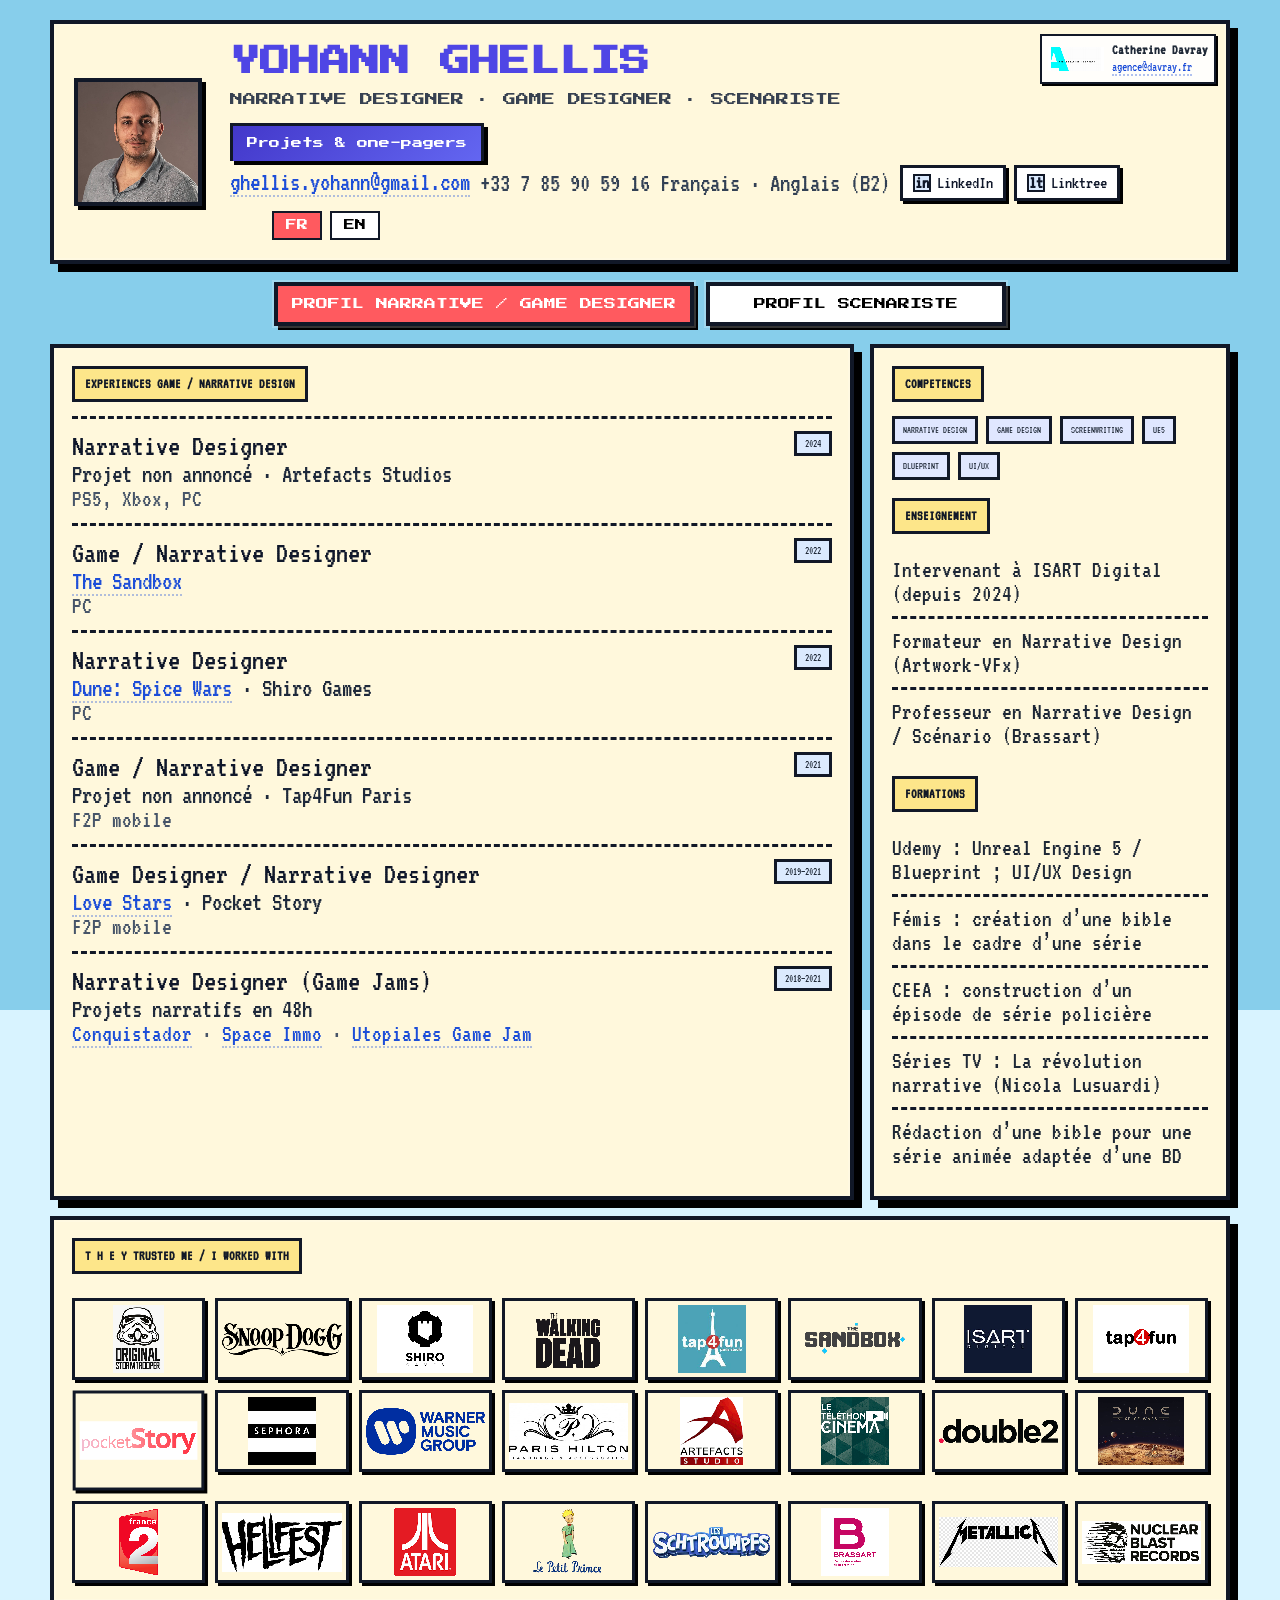
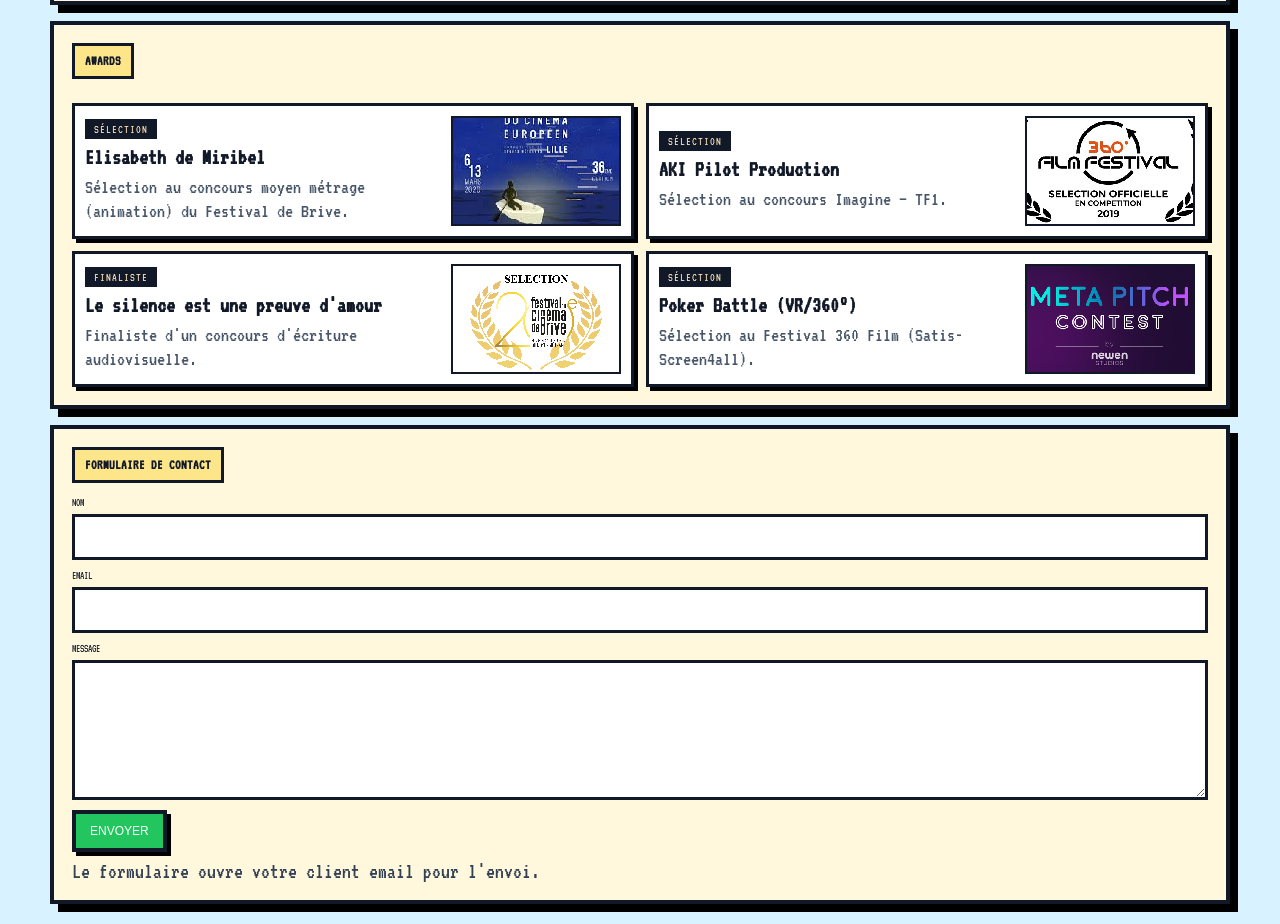
==== index.html @ ca39e512 "Accessibilité, SEO, galerie projets et one-pagers pitch Made-with: Cursor" ====
<!doctype html>
<html lang="fr">
<head>
  <meta charset="UTF-8" />
  <meta name="viewport" content="width=device-width, initial-scale=1.0" />
  <meta name="description" content="Yohann Ghellis — narrative designer, game designer et scénariste. Expériences jeu vidéo, téléfilm et courts-métrages. Portfolio bilingue FR/EN." />
  <meta name="theme-color" content="#87ceeb" />
  <meta property="og:type" content="website" />
  <meta property="og:title" content="Yohann Ghellis — Portfolio" />
  <meta property="og:description" content="Narrative designer, game designer et scénariste — jeux vidéo, fiction TV et courts formats." />
  <meta property="og:locale" content="fr_FR" />
  <meta name="twitter:card" content="summary_large_image" />
  <title>Yohann Ghellis — Portfolio (narrative &amp; game design)</title>
  <link rel="preconnect" href="https://fonts.googleapis.com">
  <link rel="preconnect" href="https://fonts.gstatic.com" crossorigin>
  <link href="https://fonts.googleapis.com/css2?family=Inter:wght@400;500;700&family=Playfair+Display:wght@600;700&family=Press+Start+2P&family=VT323&display=swap" rel="stylesheet">
  <style>
    :root{
      --bg:#87ceeb;--bg2:#d8f3ff;--card:#fff8dc;--ink:#1f2937;--muted:#475569;
      --primary:#ff5a5f;--secondary:#4f46e5;--line:#111827;--ok:#22c55e;
      --title-bg:#fde68a;--date-bg:#dbeafe;--pill-bg:#e0e7ff;
    }
    body.screen-mode{--bg:#07090f;--bg2:#10141f;--card:#f7f2e8;--ink:#18130d;--muted:#5a4c3c;--primary:#8b1538;--secondary:#d4af7a;--line:#c9a86a;--title-bg:#f4ead7;--date-bg:#121826;--pill-bg:#efe3cc}
    *{box-sizing:border-box;margin:0;padding:0}
    body{font-family:'VT323', monospace;color:var(--ink);background:linear-gradient(to bottom,var(--bg) 0 40%,var(--bg2) 40% 100%);min-height:100vh;padding:20px;image-rendering:pixelated;font-size:28px;transition:background 1.1s ease,color .8s ease,font-family 1.1s ease}
    body.screen-mode{font-family:Calibri,"Segoe UI",Arial,sans-serif;letter-spacing:.01em;image-rendering:auto}
    .wrap{max-width:1180px;margin:0 auto}
    .pixel-card{background:var(--card);border:4px solid var(--line);box-shadow:8px 8px 0 #000,0 0 0 2px rgba(255,255,255,.15) inset;transition:background .9s ease,border-color .8s ease,box-shadow .9s ease,border-radius .9s ease}
    body.screen-mode .pixel-card{border:1px solid var(--line);border-radius:10px;box-shadow:0 10px 24px rgba(0,0,0,.18),0 0 0 1px rgba(184,138,68,.25) inset}

    .hero{padding:20px;position:relative}
    .hero-grid{display:grid;grid-template-columns:140px 1fr;gap:16px;align-items:center}
    .photo{width:128px;height:128px;object-fit:cover;border:4px solid var(--line);box-shadow:4px 4px 0 #000;background:#fff}

    .agent-mini{position:absolute;top:10px;right:10px;display:flex;flex-direction:column;gap:8px;background:rgba(255,255,255,.9);border:2px solid var(--line);padding:6px;font-size:14px;box-shadow:2px 2px 0 #000;max-width:320px}
    .agent-row{display:flex;align-items:center;gap:8px}
    .agent-mini img{width:56px;height:24px;object-fit:contain;background:#fff}
    .agent-mini .agent-text{line-height:1.2}
    .agent-mini a{font-size:13px;color:#1d4ed8;text-decoration:none}
    .lang-switch{display:flex;gap:8px;flex-wrap:wrap;align-items:center}
    .lang-btn{font-family:'Press Start 2P',cursive;font-size:11px;padding:7px 12px;border:2px solid var(--line);background:#fff;cursor:pointer;min-width:auto;line-height:1}
    .lang-btn.active{background:var(--primary);color:#fff}
    body.screen-mode .agent-mini{border:1px solid var(--line);box-shadow:0 4px 10px rgba(0,0,0,.18);border-radius:6px;background:rgba(248,243,236,.96)}
    body.screen-mode .lang-btn{font-family:Calibri,"Segoe UI",Arial,sans-serif;font-size:13px;font-weight:700;border:1px solid var(--line)}

    h1{font-family:'Press Start 2P',cursive;font-size:30px;line-height:1.25;color:var(--secondary);margin-bottom:8px;transition:color .8s ease,font-family .9s ease}
    .subtitle{font-family:'Press Start 2P',cursive;font-size:13px;line-height:1.5;color:#374151;margin-bottom:10px}
    body.screen-mode{letter-spacing:.01em}
    body.screen-mode .main, body.screen-mode .side, body.screen-mode .contact-panel, body.screen-mode .awards-section, body.screen-mode .trusted-section{font-family:'Inter',"Segoe UI",Arial,sans-serif}
    body.screen-mode h1, body.screen-mode .subtitle, body.screen-mode h2, body.screen-mode .award-title{font-family:'Playfair Display',Georgia,serif}
    .contact{color:#334155;display:flex;gap:10px;flex-wrap:wrap;align-items:center;font-size:26px}
    .social-links{display:flex;gap:8px;align-items:center;flex-wrap:wrap}
    .social-link{display:inline-flex;align-items:center;gap:6px;padding:6px 10px;border:3px solid var(--line);background:#fff;color:#0f172a;text-decoration:none;box-shadow:3px 3px 0 #000;font-size:18px;line-height:1;transition:transform .15s ease,background .2s ease}
    .social-link:hover{transform:translateY(-1px);background:#eff6ff}
    .social-icon{width:18px;height:18px;display:inline-flex;align-items:center;justify-content:center;font-weight:700;border:2px solid var(--line);background:#dbeafe}
    body.screen-mode .social-link{border:1px solid var(--line);box-shadow:0 4px 10px rgba(0,0,0,.14);border-radius:6px}
    body.screen-mode .social-icon{border:1px solid var(--line);border-radius:4px}

    .tabs{margin:18px 0;display:flex;gap:12px;flex-wrap:wrap;justify-content:center;align-items:center}
    .tab{font-family:'Press Start 2P',cursive;font-size:12px;padding:12px 14px;border:4px solid var(--line);background:#fff;cursor:pointer;box-shadow:4px 4px 0 #000;animation:neonPulse 2.8s ease-in-out infinite;transition:transform .25s ease,background .35s ease,color .35s ease;min-width:300px;text-align:center;position:relative}
    .tab:hover{transform:translateY(-2px)} .tab.active{background:var(--primary);color:#fff;animation-duration:2.4s}
    .tab::after{content:"";position:absolute;inset:-6px;border:2px solid rgba(255,255,255,.45);pointer-events:none;opacity:.45}
    @keyframes neonPulse{0%,100%{box-shadow:4px 4px 0 #000,0 0 8px rgba(79,70,229,.45),0 0 16px rgba(79,70,229,.3)}50%{box-shadow:4px 4px 0 #000,0 0 14px rgba(255,90,95,.85),0 0 30px rgba(255,90,95,.65),0 0 46px rgba(255,90,95,.35)}}
    body.screen-mode .tab{font-weight:700;border:1px solid var(--line);box-shadow:0 8px 18px rgba(0,0,0,.16),0 0 0 1px rgba(184,138,68,.2) inset;animation:cinemaPulse 3.2s ease-in-out infinite}
    @keyframes cinemaPulse{0%,100%{box-shadow:0 8px 18px rgba(0,0,0,.16),0 0 10px rgba(184,138,68,.25)}50%{box-shadow:0 10px 24px rgba(0,0,0,.22),0 0 22px rgba(184,138,68,.5)}}

    .layout{display:grid;grid-template-columns:1fr 360px;gap:16px}.main,.side{padding:18px}
    h2{font-size:14px;margin-bottom:14px;color:#111827;background:var(--title-bg);border:3px solid var(--line);padding:8px 10px;display:inline-block}
    body.screen-mode h2{border:1px solid var(--line);border-radius:6px;font-size:16px;font-weight:700;box-shadow:0 3px 12px rgba(0,0,0,.08)}
    .item{border-top:3px dashed #111827;padding:12px 0}.item:first-child{border-top:none;padding-top:0}
    body.screen-mode .item{border-top:1px solid rgba(201,168,106,.35)}
    body.screen-mode .hero{background:linear-gradient(180deg,rgba(9,12,20,.94),rgba(19,25,39,.88));border:1px solid rgba(212,175,122,.6)}
    body.screen-mode .photo{border:1px solid rgba(212,175,122,.7);box-shadow:0 0 0 2px rgba(212,175,122,.2)}
    body.screen-mode .subtitle{color:#e7d7bd;text-transform:uppercase;letter-spacing:.08em}
    body.screen-mode .contact{color:#dcc8a8}
    body.screen-mode .role{color:#1f1a15}
    body.screen-mode .org{color:#3a2c1b}
    body.screen-mode .desc{color:#5f4d36}
    body.screen-mode .date{background:linear-gradient(180deg,#141b2a,#0d111b);color:#e8d3ac;border:1px solid rgba(212,175,122,.7);font-weight:700}
    body.screen-mode .main, body.screen-mode .side, body.screen-mode .trusted-section, body.screen-mode .awards-section, body.screen-mode .contact-panel{background:linear-gradient(180deg,#fbf6ed,#f5ebdb)}
    .item-head{display:flex;justify-content:space-between;gap:10px;align-items:flex-start}
    .role{font-size:30px;color:#0f172a}.date{font-size:11px;background:var(--date-bg);border:3px solid var(--line);padding:4px 8px}.org{font-size:26px;color:#1e293b}.desc{font-size:24px;color:var(--muted)}
    .section + .section{margin-top:18px}.profile-section{animation:fadeIn .7s ease}@keyframes fadeIn{from{opacity:0;transform:translateY(10px)}to{opacity:1;transform:none}}
    .pill-list{display:flex;gap:8px;flex-wrap:wrap}.pill{font-size:10px;border:3px solid var(--line);background:var(--pill-bg);padding:6px 8px}
    .list{list-style:none}.list li{border-top:3px dashed #111827;padding:10px 0;font-size:24px}.list li:first-child{border-top:none}
    a{color:#1d4ed8;text-decoration:none;border-bottom:2px dotted rgba(29,78,216,.35)} a:hover{color:#1e40af}

    .trusted-section,.contact-panel,.awards-section{margin-top:16px;padding:18px}
    .trusted-grid{display:grid;grid-template-columns:repeat(auto-fit,minmax(120px,1fr));gap:10px;margin-top:10px}
    .awards-grid{display:grid;grid-template-columns:repeat(2,minmax(0,1fr));gap:12px;margin-top:10px}
    .award-card{background:#fff;border:3px solid var(--line);box-shadow:4px 4px 0 #000;padding:10px;display:flex;flex-direction:row-reverse;align-items:center;gap:12px}
    .award-card img{width:170px;height:110px;object-fit:cover;border:2px solid var(--line);background:#fff;flex:0 0 auto}
    .award-copy{display:flex;flex-direction:column;gap:6px;min-width:0;flex:1}
    .award-label{display:inline-block;font-size:12px;letter-spacing:.08em;text-transform:uppercase;padding:3px 8px;border:1px solid var(--line);background:#111827;color:#e8d3ac;width:fit-content}
    .award-title{font-size:22px;line-height:1.1;color:#111827}
    .award-text{font-size:20px;line-height:1.2;color:var(--muted)}
    body.screen-mode .award-card{border:1px solid var(--line);box-shadow:0 6px 14px rgba(0,0,0,.15);border-radius:8px}
    body.screen-mode .award-card img{border:1px solid var(--line);border-radius:6px}
    .trusted-grid img{width:100%;height:82px;object-fit:contain;background:transparent;border:3px solid var(--line);box-shadow:3px 3px 0 #000;padding:4px}
    .trusted-grid img.featured-logo{height:101px;transform:scale(0.99);transform-origin:center;z-index:2;position:relative}
    .field{display:flex;flex-direction:column;gap:6px;margin-bottom:10px} label{font-size:11px}
    input,textarea{font:inherit;font-size:24px;padding:8px;border:3px solid var(--line);background:#fff} textarea{min-height:140px}
    button[type='submit']{font-size:12px;border:4px solid var(--line);background:var(--ok);color:#fff;padding:10px 14px;box-shadow:4px 4px 0 #000;cursor:pointer}
    .footer-note{font-size:22px;color:#334155;margin-top:8px}

    @media (max-width:980px){.layout{grid-template-columns:1fr}.hero-grid{grid-template-columns:100px 1fr}.photo{width:92px;height:92px}h1{font-size:22px}}
    @media (max-width:700px){body{font-size:24px}.hero-grid{grid-template-columns:1fr;justify-items:center;text-align:center;margin-top:74px}.agent-mini{left:10px;right:10px;max-width:none}.item-head{flex-direction:column}.tabs{flex-direction:column}.tab{width:100%;min-width:0}.awards-grid{grid-template-columns:1fr}.award-card{flex-direction:column}.award-card img{width:100%;height:150px}}
    .skip-link{position:absolute;left:-9999px;top:auto;width:1px;height:1px;overflow:hidden}.skip-link:focus{position:fixed;left:12px;top:12px;width:auto;height:auto;padding:10px 14px;z-index:9999;background:var(--card);border:3px solid var(--line);box-shadow:4px 4px 0 #000;font:inherit}
    :focus-visible{outline:3px solid var(--secondary);outline-offset:2px}
    .tab:focus-visible,.lang-btn:focus-visible,.social-link:focus-visible,button[type='submit']:focus-visible{outline-offset:4px}
    @media (prefers-reduced-motion:reduce){*,*::before,*::after{animation-duration:.01ms!important;animation-iteration-count:1!important;transition-duration:.01ms!important}body{transition:none!important}}
    .hub-link-wrap{margin-top:14px;margin-bottom:4px}
    .hub-link{display:inline-flex;align-items:center;gap:8px;padding:10px 14px;border:3px solid var(--line);background:linear-gradient(135deg,#4338ca,#6366f1);color:#fff!important;text-decoration:none;box-shadow:4px 4px 0 #000;font-size:11px;font-family:'Press Start 2P',cursive;line-height:1.4;border-bottom:none!important;max-width:100%}
    .hub-link:hover{filter:brightness(1.07);color:#fff!important}
    body.screen-mode .hub-link{font-family:'Inter',sans-serif;font-weight:700;font-size:14px;border-radius:8px;border-width:1px;box-shadow:0 8px 20px rgba(0,0,0,.22)}
  </style>
</head>
<body>
  <a class="skip-link" href="#game" data-i18n="skip">Aller au contenu</a>
  <div class="wrap">
    <header class="pixel-card hero">
      <div class="agent-mini">
        <div class="agent-row">
          <img src="assets/agent_davray.png" alt="Agence Catherine Davray">
          <div class="agent-text"><strong data-i18n="agent_name">Catherine Davray</strong><br><a href="mailto:agence@davray.fr">agence@davray.fr</a></div>
        </div>
      </div>
      <div class="hero-grid">
        <img class="photo" src="assets/cv_img_14.jpeg" alt="Photo de Yohann Ghellis" width="128" height="128" decoding="async">
        <div>
          <h1 id="main-title">YOHANN GHELLIS</h1>
          <p class="subtitle" id="main-subtitle">NARRATIVE DESIGNER · GAME DESIGNER · SCENARISTE</p>
          <p class="hub-link-wrap"><a class="hub-link" href="projets.html" data-i18n="nav_projets">Projets &amp; one-pagers</a></p>
          <div class="contact">
            <a href="mailto:ghellis.yohann@gmail.com">ghellis.yohann@gmail.com</a>
            <span>+33 7 85 90 59 16</span>
            <span id="lang-line">Français · Anglais (B2)</span>
            <div class="social-links" aria-label="Réseaux sociaux">
              <a class="social-link" href="https://www.linkedin.com/in/yohann-gh-491b72199/" target="_blank" rel="noopener noreferrer" aria-label="LinkedIn">
                <span class="social-icon">in</span>
                <span>LinkedIn</span>
              </a>
              <a class="social-link" href="https://linktr.ee/yohannghe" target="_blank" rel="noopener noreferrer" aria-label="Linktree">
                <span class="social-icon">lt</span>
                <span>Linktree</span>
              </a>
            </div>
            <div class="lang-switch" style="margin-left:42px;">
              <button class="lang-btn active" data-lang="fr">FR</button>
              <button class="lang-btn" data-lang="en">EN</button>
            </div>
          </div>
        </div>
      </div>
    </header>

    <div class="tabs" role="tablist" aria-label="Choisir le profil" id="profile-tabs">
      <button type="button" role="tab" id="tab-game" class="tab active" aria-selected="true" aria-controls="game" data-target="game" data-i18n="tab_game">PROFIL NARRATIVE / GAME DESIGNER</button>
      <button type="button" role="tab" id="tab-screen" class="tab" aria-selected="false" aria-controls="screen" data-target="screen" data-i18n="tab_screen">PROFIL SCENARISTE</button>
    </div>

    <div class="layout">
      <main class="pixel-card main">
        <section id="game" class="section profile-section" role="tabpanel" aria-labelledby="tab-game">
          <h2 data-i18n="game_title">EXPERIENCES GAME / NARRATIVE DESIGN</h2>
          <article class="item"><div class="item-head"><div class="role" data-i18n="g1">Narrative Designer</div><div class="date">2024</div></div><div class="org" data-i18n="g1o">Projet non annoncé · Artefacts Studios</div><div class="desc">PS5, Xbox, PC</div></article>
          <article class="item"><div class="item-head"><div class="role" data-i18n="g2">Game / Narrative Designer</div><div class="date">2022</div></div><div class="org"><a href="https://www.sandbox.game/en/" target="_blank" rel="noopener">The Sandbox</a></div><div class="desc">PC</div></article>
          <article class="item"><div class="item-head"><div class="role" data-i18n="g3">Narrative Designer</div><div class="date">2022</div></div><div class="org"><a href="https://store.steampowered.com/app/1605220/Dune_Spice_Wars/?l=french" target="_blank" rel="noopener">Dune: Spice Wars</a> · Shiro Games</div><div class="desc">PC</div></article>
          <article class="item"><div class="item-head"><div class="role" data-i18n="g4">Game / Narrative Designer</div><div class="date">2021</div></div><div class="org" data-i18n="g4o">Projet non annoncé · Tap4Fun Paris</div><div class="desc" data-i18n="f2p">F2P mobile</div></article>
          <article class="item"><div class="item-head"><div class="role" data-i18n="g5">Game Designer / Narrative Designer</div><div class="date">2019–2021</div></div><div class="org"><a href="https://apps.apple.com/us/app/love-star-choices-story/id1533578468" target="_blank" rel="noopener">Love Stars</a> · Pocket Story</div><div class="desc" data-i18n="f2p">F2P mobile</div></article>
          <article class="item"><div class="item-head"><div class="role" data-i18n="g6">Narrative Designer (Game Jams)</div><div class="date">2018–2021</div></div><div class="org" data-i18n="g6o">Projets narratifs en 48h</div><div class="desc"><a href="https://v3.globalgamejam.org/2021/games/conquistador-0" target="_blank" rel="noopener">Conquistador</a> · <a href="https://globalgamejam.org/2019/games/spaceimmo" target="_blank" rel="noopener">Space Immo</a> · <a href="https://www.utopialesgamejam.com/ugj-2017/" target="_blank" rel="noopener">Utopiales Game Jam</a></div></article>
        </section>

        <section id="screen" class="section profile-section" role="tabpanel" aria-labelledby="tab-screen" hidden>
          <h2 data-i18n="screen_title">EXPERIENCES SCENARISTE</h2>
          <article class="item"><div class="item-head"><div class="role" data-i18n="s1">Téléfilm - Meurtres à… | Eva Production</div><div class="date">2024</div></div></article>
          <article class="item"><div class="item-head"><div class="role" data-i18n="s2">AKI Pilot Production – Shortcom | GS Stories Production</div><div class="date">2023</div></div><div class="desc" data-i18n="s2d">Selected for the Imagine competition – TF1 · <a href="https://www.tf1.fr/tf1/concours-imagine/videos/a-k-i-52592637.html" target="_blank" rel="noopener">Voir le film</a></div></article>
          <article class="item"><div class="item-head"><div class="role" data-i18n="s3">Elisabeth, the first resistance fighter was a woman</div><div class="date">2022</div></div><div class="desc" data-i18n="s3d">Selection for the medium-length film competition (animation) at the Brive Film Festival.</div></article>
          <article class="item"><div class="item-head"><div class="role" data-i18n="s4">AKI - Shortcom | Newen productions</div><div class="date">2022</div></div><div class="desc" data-i18n="s4d">Selection for the Meta Pitch contest project.</div></article>
          <article class="item"><div class="item-head"><div class="role" data-i18n="s5">Treiz'exagéré | Short film | interpretation.</div><div class="date">2022</div></div></article>
          <article class="item"><div class="item-head"><div class="role" data-i18n="s6">Mirror My Beautiful Mirror | Short Film</div><div class="date">2022</div></div><div class="desc" data-i18n="s6d">Finalist of TF1's Imagine competition · <a href="https://www.tf1.fr/tf1/concours-imagine/videos/miroir-mon-beau-miroir-03840185.html" target="_blank" rel="noopener">Voir le film</a></div></article>
          <article class="item"><div class="item-head"><div class="role" data-i18n="s7">The Samurai Willow | Animated Feature Film</div><div class="date">2022</div></div><div class="desc" data-i18n="s7d">In writing with the director Philippe Duchêne</div></article>
          <article class="item"><div class="item-head"><div class="role" data-i18n="s8">Crime Suits Him So Well | Pre-production Command</div><div class="date">2021</div></div></article>
          <article class="item"><div class="item-head"><div class="role" data-i18n="s9">Poker Battle | VR/360° Short film</div><div class="date">2019</div></div><div class="desc" data-i18n="s9d">Selection in the VR/360° competition of the Film Festivale from Satis-Screen4all · <a href="https://www.satis-expo.com/fr/evenements/360-film-festival.html" target="_blank" rel="noopener">Festival 360</a><br>Short film to raise awareness among caregivers of Alzheimer's patients | Prod8.</div></article>
          <article class="item"><div class="item-head"><div class="role" data-i18n="s10">Short film Tomorrow at Dawn | Prod8</div><div class="date">2018</div></div><div class="desc" data-i18n="s10d">Broadcast on France 2. Winner of the Telethon du cinéma competition, Best Film Award · <a href="https://www.prod8.fr/portfolio-item/demain-des-laube/" target="_blank" rel="noopener">Voir le film</a></div></article>
        </section>
      </main>

      <aside class="pixel-card side">
        <section class="section"><h2 data-i18n="skills">COMPETENCES</h2><div class="pill-list"><span class="pill" data-i18n="p1">NARRATIVE DESIGN</span><span class="pill" data-i18n="p2">GAME DESIGN</span><span class="pill" data-i18n="p3">SCREENWRITING</span><span class="pill">UE5</span><span class="pill">BLUEPRINT</span><span class="pill">UI/UX</span></div></section>
        <section class="section"><h2 data-i18n="teach">ENSEIGNEMENT</h2><ul class="list"><li data-i18n="t1">Intervenant à ISART Digital (depuis 2024)</li><li data-i18n="t2">Formateur en Narrative Design (Artwork-VFx)</li><li data-i18n="t3">Professeur en Narrative Design / Scénario (Brassart)</li></ul></section>
        <section class="section"><h2 data-i18n="training">FORMATIONS</h2><ul class="list"><li data-i18n="tr1">Udemy : Unreal Engine 5 / Blueprint ; UI/UX Design</li><li data-i18n="tr2">Fémis : création d’une bible dans le cadre d’une série</li><li data-i18n="tr3">CEEA : construction d’un épisode de série policière</li><li data-i18n="tr4">Séries TV : La révolution narrative (Nicola Lusuardi)</li><li data-i18n="tr5">Rédaction d’une bible pour une série animée adaptée d’une BD</li></ul></section>
      </aside>
    </div>

    <section class="pixel-card trusted-section" id="trusted"><h2 data-i18n="trusted">T H E Y TRUSTED ME / I WORKED WITH</h2><div class="trusted-grid"><img loading="lazy" decoding="async" src="assets/trusted_raw/logo_01.png" alt="Logo 1"><img loading="lazy" decoding="async" src="assets/trusted_raw/logo_02.png" alt="Logo 2"><img loading="lazy" decoding="async" src="assets/trusted_raw/logo_03.png" alt="Logo 3"><img loading="lazy" decoding="async" src="assets/trusted_raw/logo_04.png" alt="Logo 4"><img loading="lazy" decoding="async" src="assets/trusted_raw/logo_05.jpg" alt="Logo 5"><img loading="lazy" decoding="async" src="assets/trusted_raw/logo_06.png" alt="Logo 6"><img loading="lazy" decoding="async" src="assets/trusted_raw/logo_07.jpg" alt="Logo 7"><img loading="lazy" decoding="async" src="assets/trusted_raw/logo_08.png" alt="Logo 8"><img loading="lazy" decoding="async" src="assets/trusted_raw/logo_09.png" alt="Logo 9" class="featured-logo"><img loading="lazy" decoding="async" src="assets/trusted_raw/logo_10.png" alt="Logo 10"><img loading="lazy" decoding="async" src="assets/trusted_raw/logo_11.png" alt="Logo 11"><img loading="lazy" decoding="async" src="assets/trusted_raw/logo_12.jpg" alt="Logo 12"><img loading="lazy" decoding="async" src="assets/trusted_raw/logo_13.png" alt="Logo 13"><img loading="lazy" decoding="async" src="assets/trusted_raw/logo_14.png" alt="Logo 14"><img loading="lazy" decoding="async" src="assets/trusted_raw/logo_15.png" alt="Logo 15"><img loading="lazy" decoding="async" src="assets/trusted_raw/logo_16.jpg" alt="Logo 16"><img loading="lazy" decoding="async" src="assets/trusted_raw/logo_17.png" alt="Logo 17"><img loading="lazy" decoding="async" src="assets/trusted_raw/logo_18.png" alt="Logo 18"><img loading="lazy" decoding="async" src="assets/trusted_raw/logo_19.png" alt="Logo 19"><img loading="lazy" decoding="async" src="assets/trusted_raw/logo_20.png" alt="Logo 20"><img loading="lazy" decoding="async" src="assets/trusted_raw/logo_21.png" alt="Logo 21"><img loading="lazy" decoding="async" src="assets/trusted_raw/logo_22.png" alt="Logo 22"><img loading="lazy" decoding="async" src="assets/trusted_raw/logo_23.png" alt="Logo 23"><img loading="lazy" decoding="async" src="assets/trusted_raw/logo_24.png" alt="Logo 24"></div></section>

    <section class="pixel-card awards-section" id="awards">
      <h2 data-i18n="awards">AWARDS</h2>
      <div class="awards-grid">
        <article class="award-card">
          <img loading="lazy" decoding="async" src="assets/awards/award_1.jpg" alt="Elisabeth de Miribel award card">
          <div class="award-copy">
            <span class="award-label" data-i18n="a1_label">Sélection</span>
            <h3 class="award-title" data-i18n="a1_title">Elisabeth de Miribel</h3>
            <p class="award-text" data-i18n="a1_text">Sélection au concours moyen métrage (animation) du Festival de Brive.</p>
          </div>
        </article>
        <article class="award-card">
          <img loading="lazy" decoding="async" src="assets/awards/award_2.jpg" alt="AKI award card">
          <div class="award-copy">
            <span class="award-label" data-i18n="a2_label">Sélection</span>
            <h3 class="award-title" data-i18n="a2_title">AKI Pilot Production</h3>
            <p class="award-text" data-i18n="a2_text">Sélection au concours Imagine – TF1.</p>
          </div>
        </article>
        <article class="award-card">
          <img loading="lazy" decoding="async" src="assets/awards/award_3.png" alt="Le silence est une preuve d'amour award card">
          <div class="award-copy">
            <span class="award-label" data-i18n="a3_label">Finaliste</span>
            <h3 class="award-title" data-i18n="a3_title">Le silence est une preuve d'amour</h3>
            <p class="award-text" data-i18n="a3_text">Finaliste d'un concours d'écriture audiovisuelle.</p>
          </div>
        </article>
        <article class="award-card">
          <img loading="lazy" decoding="async" src="assets/awards/award_4.png" alt="Poker Battle award card">
          <div class="award-copy">
            <span class="award-label" data-i18n="a4_label">Sélection</span>
            <h3 class="award-title" data-i18n="a4_title">Poker Battle (VR/360°)</h3>
            <p class="award-text" data-i18n="a4_text">Sélection au Festival 360 Film (Satis-Screen4all).</p>
          </div>
        </article>
      </div>
    </section>

    <section class="pixel-card contact-panel" id="contact">
      <h2 data-i18n="contact">FORMULAIRE DE CONTACT</h2>
      <form action="mailto:ghellis.yohann@gmail.com" method="post" enctype="text/plain">
        <div class="field"><label for="name" data-i18n="name">NOM</label><input id="name" name="Nom" type="text" required></div>
        <div class="field"><label for="email" data-i18n="email">EMAIL</label><input id="email" name="Email" type="email" required></div>
        <div class="field"><label for="message" data-i18n="msg">MESSAGE</label><textarea id="message" name="Message" required></textarea></div>
        <button type="submit" data-i18n="send">ENVOYER</button>
      </form>
      <p class="footer-note" data-i18n="contact_note">Le formulaire ouvre votre client email pour l'envoi.</p>
    </section>
  </div>

  <script>
    const tabs = document.querySelectorAll('.tab');
    const sections = document.querySelectorAll('.profile-section');
    const subtitle = document.getElementById('main-subtitle');
    const langBtns = document.querySelectorAll('.lang-btn');

    const i18n = {
      fr: {
        skip:'Aller au contenu', agent_name:'Catherine Davray', tabsLabel:'Choisir le profil',
        tab_game:'PROFIL NARRATIVE / GAME DESIGNER', tab_screen:'PROFIL SCENARISTE',
        game_title:'EXPERIENCES GAME / NARRATIVE DESIGN', screen_title:'EXPERIENCES SCENARISTE',
        g1:'Narrative Designer', g1o:'Projet non annoncé · Artefacts Studios', g2:'Game / Narrative Designer', g3:'Narrative Designer', g4:'Game / Narrative Designer', g4o:'Projet non annoncé · Tap4Fun Paris', g5:'Game Designer / Narrative Designer', g6:'Narrative Designer (Game Jams)', g6o:'Projets narratifs en 48h', f2p:'F2P mobile',
        s1:'Téléfilm - Meurtres à… | Eva Production', s2:'AKI Pilot Production – Shortcom | GS Stories Production', s2d:'Sélection au concours Imagine – TF1 · <a href="https://www.tf1.fr/tf1/concours-imagine/videos/a-k-i-52592637.html" target="_blank" rel="noopener">Voir le film</a>', s3:'Elisabeth, the first resistance fighter was a woman', s3d:'Sélection au concours de moyen métrage (animation) du Festival de Brive.', s4:'AKI - Shortcom | Newen productions', s4d:'Sélection pour le projet Meta Pitch.', s5:'Treiz\'exagéré | Court métrage · interprétation', s6:'Mirror My Beautiful Mirror | Short Film', s6d:'Finaliste du concours Imagine – TF1 · <a href="https://www.tf1.fr/tf1/concours-imagine/videos/miroir-mon-beau-miroir-03840185.html" target="_blank" rel="noopener">Voir le film</a>', s7:'The Samurai Willow | Animated Feature Film', s7d:'En écriture avec le réalisateur Philippe Duchêne', s8:'Crime Suits Him So Well | Pre-production Command', s9:'Poker Battle | VR/360° Short film', s9d:'Sélection au concours VR/360° du Film Festival Satis-Screen4all · <a href="https://www.satis-expo.com/fr/evenements/360-film-festival.html" target="_blank" rel="noopener">Festival 360</a><br>Court-métrage de sensibilisation pour les aidants de personnes atteintes d\'Alzheimer | Prod8.', s10:'Short film Tomorrow at Dawn | Prod8', s10d:'Diffusion sur France 2. Lauréat du Téléthon du cinéma, prix du meilleur film · <a href="https://www.prod8.fr/portfolio-item/demain-des-laube/" target="_blank" rel="noopener">Voir le film</a>',
        skills:'COMPETENCES', teach:'ENSEIGNEMENT', training:'FORMATIONS', p1:'NARRATIVE DESIGN', p2:'GAME DESIGN', p3:'SCREENWRITING', t1:'Intervenant à ISART Digital (depuis 2024)', t2:'Formateur en Narrative Design (Artwork-VFx)', t3:'Professeur en Narrative Design / Scénario (Brassart)',
        tr1:'Udemy : Unreal Engine 5 / Blueprint ; UI/UX Design', tr2:'Fémis : création d’une bible dans le cadre d’une série', tr3:'CEEA : construction d’un épisode de série policière', tr4:'Séries TV : La révolution narrative (Nicola Lusuardi)', tr5:'Rédaction d’une bible pour une série animée adaptée d’une BD',
        trusted:'T H E Y TRUSTED ME / I WORKED WITH', awards:'AWARDS',
        a1_label:'Sélection', a1_title:'Elisabeth de Miribel', a1_text:'Sélection au concours moyen métrage (animation) du Festival de Brive.',
        a2_label:'Sélection', a2_title:'AKI Pilot Production', a2_text:'Sélection au concours Imagine – TF1.',
        a3_label:'Finaliste', a3_title:'Le silence est une preuve d\'amour', a3_text:'Finaliste d\'un concours d\'écriture audiovisuelle.',
        a4_label:'Sélection', a4_title:'Poker Battle (VR/360°)', a4_text:'Sélection au Festival 360 Film (Satis-Screen4all).',
        contact:'FORMULAIRE DE CONTACT', name:'NOM', email:'EMAIL', msg:'MESSAGE', send:'ENVOYER', contact_note:'Le formulaire ouvre votre client email pour l\'envoi.',
        langLine:'Français · Anglais (B2)', scenHeader:'SCENARISTE', defaultHeader:'NARRATIVE DESIGNER · GAME DESIGNER · SCENARISTE',
        nav_projets:'Projets &amp; one-pagers'
      },
      en: {
        skip:'Skip to content', agent_name:'Catherine Davray', tabsLabel:'Choose profile',
        tab_game:'NARRATIVE / GAME DESIGNER PROFILE', tab_screen:'SCREENWRITER PROFILE',
        game_title:'GAME / NARRATIVE DESIGN EXPERIENCE', screen_title:'SCREENWRITER EXPERIENCE',
        g1:'Narrative Designer', g1o:'Unannounced project · Artefacts Studios', g2:'Game / Narrative Designer', g3:'Narrative Designer', g4:'Game / Narrative Designer', g4o:'Unannounced project · Tap4Fun Paris', g5:'Game Designer / Narrative Designer', g6:'Narrative Designer (Game Jams)', g6o:'48-hour narrative projects', f2p:'F2P mobile',
        s1:'TV Film - Meurtres à… | Eva Production', s2:'AKI Pilot Production – Shortcom | GS Stories Production', s2d:'Selected for the Imagine competition – TF1 · <a href="https://www.tf1.fr/tf1/concours-imagine/videos/a-k-i-52592637.html" target="_blank" rel="noopener">View project</a>', s3:'Elisabeth, the first resistance fighter was a woman', s3d:'Selection for the medium-length film competition (animation) at the Brive Film Festival.', s4:'AKI - Shortcom | Newen productions', s4d:'Selection for the Meta Pitch contest project.', s5:'Treiz\'exagéré | Short film | acting.', s6:'Mirror My Beautiful Mirror | Short Film', s6d:'Finalist of TF1\'s Imagine competition · <a href="https://www.tf1.fr/tf1/concours-imagine/videos/miroir-mon-beau-miroir-03840185.html" target="_blank" rel="noopener">View project</a>', s7:'The Samurai Willow | Animated Feature Film', s7d:'In writing with director Philippe Duchêne', s8:'Crime Suits Him So Well | Pre-production command', s9:'Poker Battle | VR/360° Short film', s9d:'Selected in the VR/360° competition of Satis-Screen4all Film Festival · <a href="https://www.satis-expo.com/fr/evenements/360-film-festival.html" target="_blank" rel="noopener">Festival 360</a><br>Awareness short film for Alzheimer\'s caregivers | Prod8.', s10:'Short film Tomorrow at Dawn | Prod8', s10d:'Broadcast on France 2. Winner of the Telethon du cinéma competition, Best Film Award · <a href="https://www.prod8.fr/portfolio-item/demain-des-laube/" target="_blank" rel="noopener">Project page</a>',
        skills:'SKILLS', teach:'TEACHING', training:'TRAINING', p1:'NARRATIVE DESIGN', p2:'GAME DESIGN', p3:'SCREENWRITING', t1:'Speaker at ISART Digital (since 2024)', t2:'Narrative Design Trainer (Artwork-VFx)', t3:'Narrative Design / Screenwriting Teacher (Brassart)',
        tr1:'Udemy: Unreal Engine 5 / Blueprint; UI/UX Design', tr2:'La Fémis: creating a bible as part of developing a series', tr3:'CEEA: structuring an episode of a detective series', tr4:'TV series: The Narrative Revolution (Nicola Lusuardi)', tr5:'Writing a bible for an animated TV series adapted from a comic',
        trusted:'T H E Y TRUSTED ME / I WORKED WITH', awards:'AWARDS',
        a1_label:'Selection', a1_title:'Elisabeth de Miribel', a1_text:'Selected for the medium-length (animation) competition at Brive Film Festival.',
        a2_label:'Selection', a2_title:'AKI Pilot Production', a2_text:'Selected for the Imagine competition – TF1.',
        a3_label:'Finalist', a3_title:'Le silence est une preuve d\'amour', a3_text:'Finalist in an audiovisual writing competition.',
        a4_label:'Selection', a4_title:'Poker Battle (VR/360°)', a4_text:'Selected for the 360 Film Festival (Satis-Screen4all).',
        contact:'CONTACT FORM', name:'NAME', email:'EMAIL', msg:'MESSAGE', send:'SEND', contact_note:'The form opens your email client to send the message.',
        langLine:'French · English (B2)', scenHeader:'SCREENWRITER', defaultHeader:'NARRATIVE DESIGNER · GAME DESIGNER · SCREENWRITER',
        nav_projets:'Projects &amp; one-pagers'
      }
    };

    let currentLang = 'fr';

    function applyLanguage(lang){
      currentLang = lang;
      document.querySelectorAll('[data-i18n]').forEach(el => {
        const key = el.dataset.i18n;
        if(i18n[lang][key] !== undefined){ el.innerHTML = i18n[lang][key]; }
      });
      document.getElementById('lang-line').textContent = i18n[lang].langLine;
      document.getElementById('profile-tabs').setAttribute('aria-label', i18n[lang].tabsLabel);
      const screenActive = document.body.classList.contains('screen-mode');
      subtitle.textContent = screenActive ? i18n[lang].scenHeader : i18n[lang].defaultHeader;
      if(screenActive){ subtitle.style.fontSize='30px'; subtitle.style.fontWeight='700'; subtitle.style.letterSpacing='.06em'; }
      langBtns.forEach(b => b.classList.toggle('active', b.dataset.lang === lang));
      document.documentElement.lang = lang === 'fr' ? 'fr' : 'en';
    }

    function activateProfileTab(btn){
      const target = btn.dataset.target;
      tabs.forEach(t => {
        t.classList.toggle('active', t === btn);
        t.setAttribute('aria-selected', t === btn ? 'true' : 'false');
      });
      sections.forEach(s => { s.hidden = s.id !== target; });
      if (target === 'screen') {
        document.body.classList.add('screen-mode');
        subtitle.textContent = i18n[currentLang].scenHeader;
        subtitle.style.fontSize='30px'; subtitle.style.fontWeight='700'; subtitle.style.letterSpacing='.06em';
      } else {
        document.body.classList.remove('screen-mode');
        subtitle.textContent = i18n[currentLang].defaultHeader;
        subtitle.style.fontSize=''; subtitle.style.fontWeight=''; subtitle.style.letterSpacing='';
      }
    }

    tabs.forEach(btn => {
      btn.addEventListener('click', () => activateProfileTab(btn));
    });

    document.getElementById('profile-tabs').addEventListener('keydown', (e) => {
      const list = Array.from(tabs);
      const i = list.indexOf(document.activeElement);
      if (i < 0) return;
      if (e.key === 'ArrowRight' || e.key === 'ArrowDown') {
        e.preventDefault();
        const next = list[(i + 1) % list.length];
        next.focus();
        activateProfileTab(next);
      } else if (e.key === 'ArrowLeft' || e.key === 'ArrowUp') {
        e.preventDefault();
        const prev = list[(i - 1 + list.length) % list.length];
        prev.focus();
        activateProfileTab(prev);
      }
    });

    langBtns.forEach(btn => btn.addEventListener('click', () => applyLanguage(btn.dataset.lang)));

    applyLanguage('fr');
  </script>
</body>
</html>
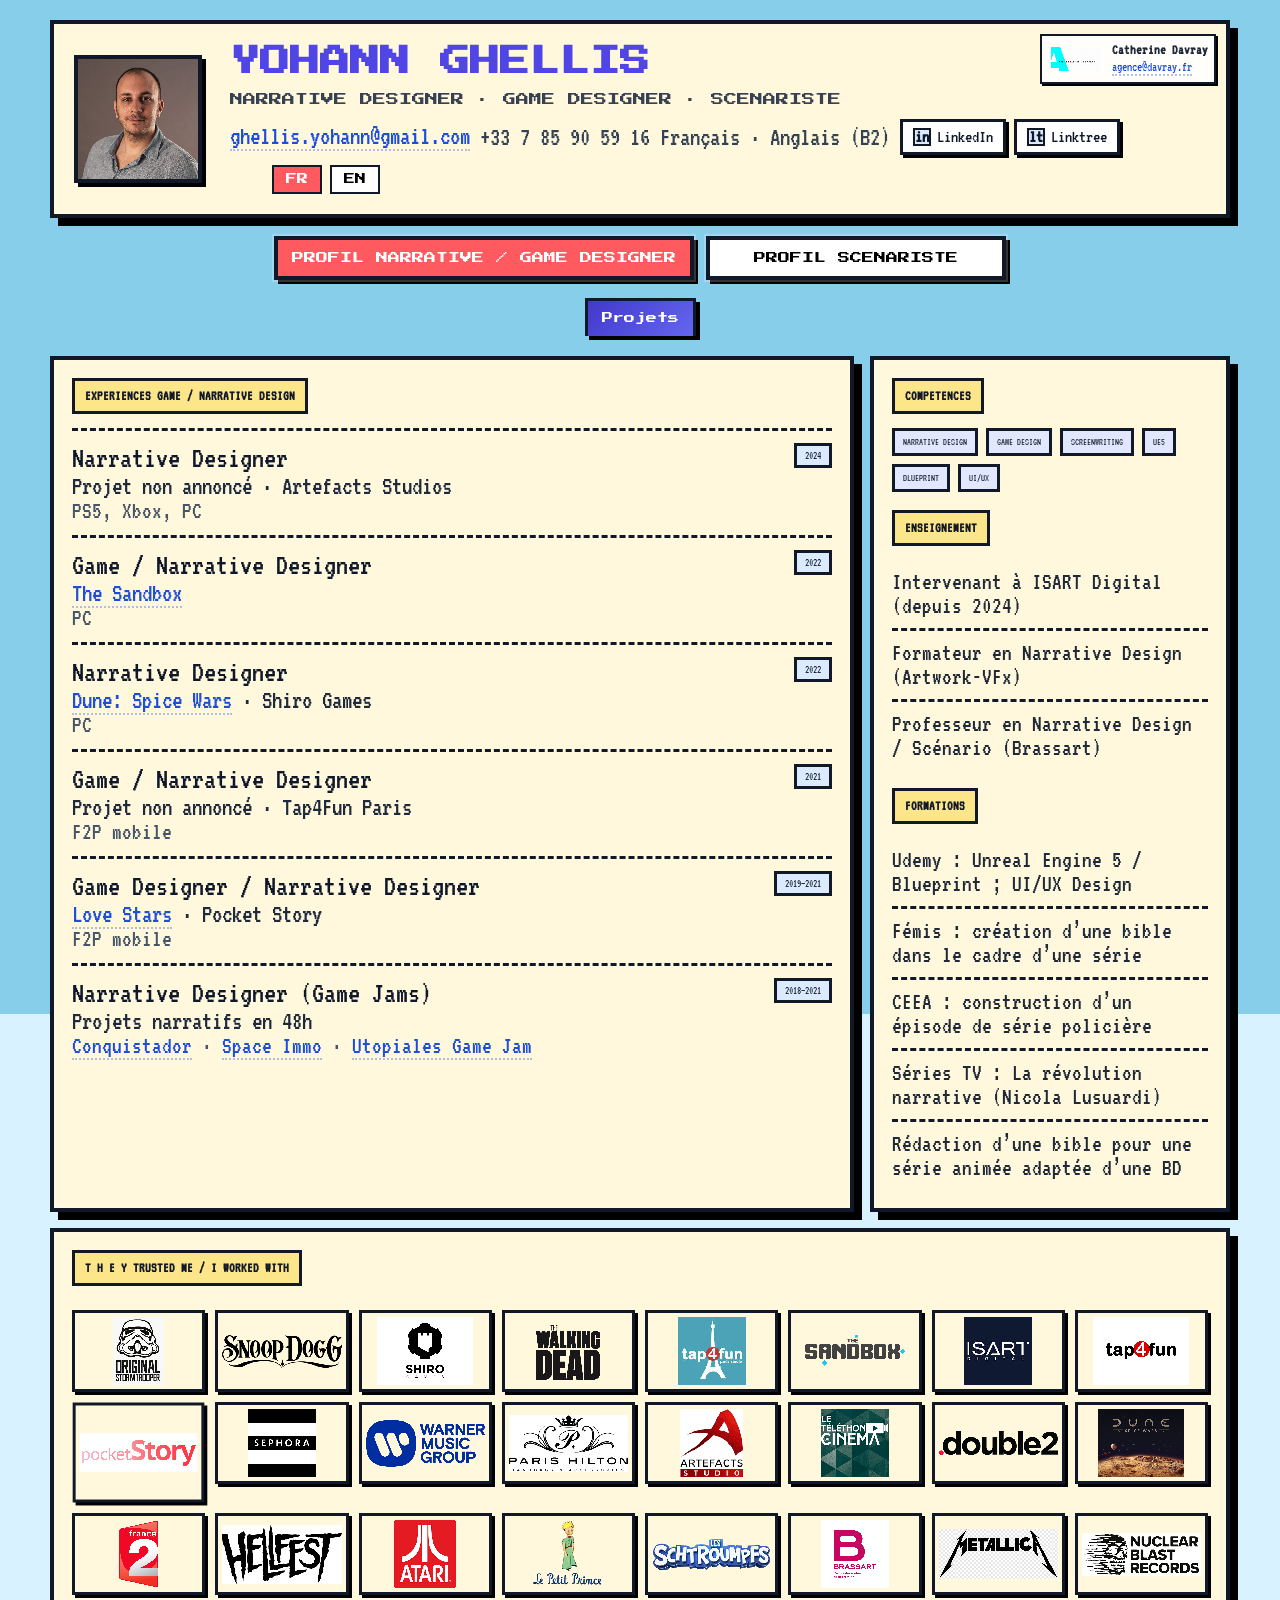
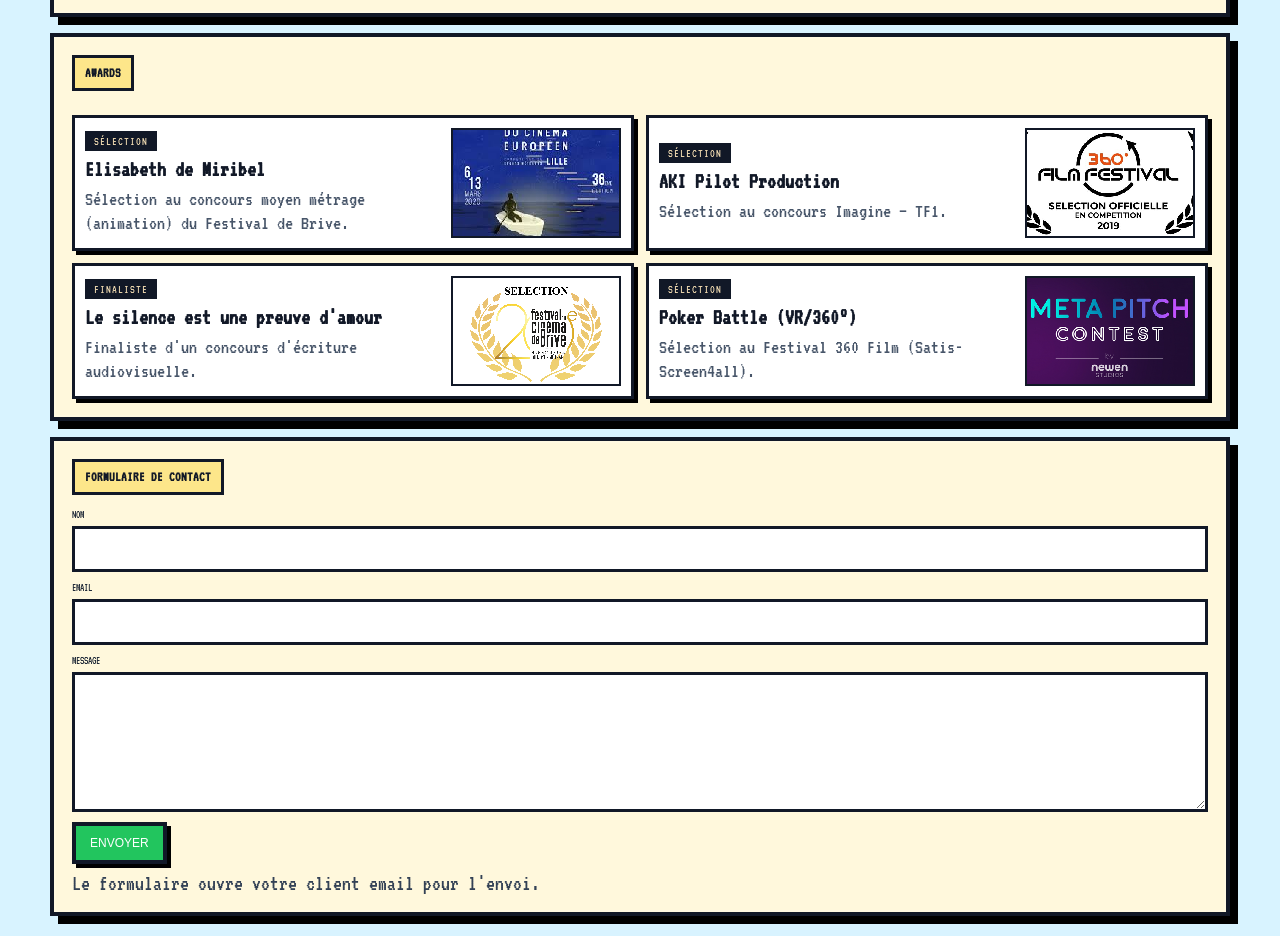
==== commit c8790726: "Portfolio: hub projets (cartes meta+logline), accès mot de passe, typo virgules, assets bibles Made-" ====
--- a/index.html
+++ b/index.html
@@ -3,14 +3,14 @@
 <head>
   <meta charset="UTF-8" />
   <meta name="viewport" content="width=device-width, initial-scale=1.0" />
-  <meta name="description" content="Yohann Ghellis — narrative designer, game designer et scénariste. Expériences jeu vidéo, téléfilm et courts-métrages. Portfolio bilingue FR/EN." />
+  <meta name="description" content="Yohann Ghellis, narrative designer, game designer et scénariste. Expériences jeu vidéo, téléfilm et courts-métrages. Portfolio bilingue FR/EN." />
   <meta name="theme-color" content="#87ceeb" />
   <meta property="og:type" content="website" />
-  <meta property="og:title" content="Yohann Ghellis — Portfolio" />
-  <meta property="og:description" content="Narrative designer, game designer et scénariste — jeux vidéo, fiction TV et courts formats." />
+  <meta property="og:title" content="Yohann Ghellis, Portfolio" />
+  <meta property="og:description" content="Narrative designer, game designer et scénariste, jeux vidéo, fiction TV et courts formats." />
   <meta property="og:locale" content="fr_FR" />
   <meta name="twitter:card" content="summary_large_image" />
-  <title>Yohann Ghellis — Portfolio (narrative &amp; game design)</title>
+  <title>Yohann Ghellis, Portfolio (narrative &amp; game design)</title>
   <link rel="preconnect" href="https://fonts.googleapis.com">
   <link rel="preconnect" href="https://fonts.gstatic.com" crossorigin>
   <link href="https://fonts.googleapis.com/css2?family=Inter:wght@400;500;700&family=Playfair+Display:wght@600;700&family=Press+Start+2P&family=VT323&display=swap" rel="stylesheet">
@@ -109,10 +109,11 @@
     :focus-visible{outline:3px solid var(--secondary);outline-offset:2px}
     .tab:focus-visible,.lang-btn:focus-visible,.social-link:focus-visible,button[type='submit']:focus-visible{outline-offset:4px}
     @media (prefers-reduced-motion:reduce){*,*::before,*::after{animation-duration:.01ms!important;animation-iteration-count:1!important;transition-duration:.01ms!important}body{transition:none!important}}
-    .hub-link-wrap{margin-top:14px;margin-bottom:4px}
+    .projets-link-row{display:flex;justify-content:center;margin:0 0 20px}
     .hub-link{display:inline-flex;align-items:center;gap:8px;padding:10px 14px;border:3px solid var(--line);background:linear-gradient(135deg,#4338ca,#6366f1);color:#fff!important;text-decoration:none;box-shadow:4px 4px 0 #000;font-size:11px;font-family:'Press Start 2P',cursive;line-height:1.4;border-bottom:none!important;max-width:100%}
     .hub-link:hover{filter:brightness(1.07);color:#fff!important}
-    body.screen-mode .hub-link{font-family:'Inter',sans-serif;font-weight:700;font-size:14px;border-radius:8px;border-width:1px;box-shadow:0 8px 20px rgba(0,0,0,.22)}
+    body.screen-mode .hub-link{font-family:'Inter',sans-serif;font-weight:700;font-size:14px;border-radius:8px;border:1px solid #7a5c10;background:linear-gradient(145deg,#c9a227 0%,#e8c547 45%,#f0d060 100%);color:#1f1608!important;text-shadow:0 1px 0 rgba(255,248,220,.45);box-shadow:0 6px 18px rgba(0,0,0,.28),inset 0 1px 0 rgba(255,255,255,.35)}
+    body.screen-mode .hub-link:hover{filter:brightness(1.06);color:#120d04!important;box-shadow:0 8px 22px rgba(0,0,0,.32),inset 0 1px 0 rgba(255,255,255,.45)}
   </style>
 </head>
 <body>
@@ -130,7 +131,6 @@
         <div>
           <h1 id="main-title">YOHANN GHELLIS</h1>
           <p class="subtitle" id="main-subtitle">NARRATIVE DESIGNER · GAME DESIGNER · SCENARISTE</p>
-          <p class="hub-link-wrap"><a class="hub-link" href="projets.html" data-i18n="nav_projets">Projets &amp; one-pagers</a></p>
           <div class="contact">
             <a href="mailto:ghellis.yohann@gmail.com">ghellis.yohann@gmail.com</a>
             <span>+33 7 85 90 59 16</span>
@@ -158,6 +158,9 @@
       <button type="button" role="tab" id="tab-game" class="tab active" aria-selected="true" aria-controls="game" data-target="game" data-i18n="tab_game">PROFIL NARRATIVE / GAME DESIGNER</button>
       <button type="button" role="tab" id="tab-screen" class="tab" aria-selected="false" aria-controls="screen" data-target="screen" data-i18n="tab_screen">PROFIL SCENARISTE</button>
     </div>
+    <div class="projets-link-row">
+      <a class="hub-link" href="projets.html" data-i18n="nav_projets">Projets</a>
+    </div>
 
     <div class="layout">
       <main class="pixel-card main">
@@ -267,7 +270,7 @@
         a4_label:'Sélection', a4_title:'Poker Battle (VR/360°)', a4_text:'Sélection au Festival 360 Film (Satis-Screen4all).',
         contact:'FORMULAIRE DE CONTACT', name:'NOM', email:'EMAIL', msg:'MESSAGE', send:'ENVOYER', contact_note:'Le formulaire ouvre votre client email pour l\'envoi.',
         langLine:'Français · Anglais (B2)', scenHeader:'SCENARISTE', defaultHeader:'NARRATIVE DESIGNER · GAME DESIGNER · SCENARISTE',
-        nav_projets:'Projets &amp; one-pagers'
+        nav_projets:'Projets'
       },
       en: {
         skip:'Skip to content', agent_name:'Catherine Davray', tabsLabel:'Choose profile',
@@ -284,7 +287,7 @@
         a4_label:'Selection', a4_title:'Poker Battle (VR/360°)', a4_text:'Selected for the 360 Film Festival (Satis-Screen4all).',
         contact:'CONTACT FORM', name:'NAME', email:'EMAIL', msg:'MESSAGE', send:'SEND', contact_note:'The form opens your email client to send the message.',
         langLine:'French · English (B2)', scenHeader:'SCREENWRITER', defaultHeader:'NARRATIVE DESIGNER · GAME DESIGNER · SCREENWRITER',
-        nav_projets:'Projects &amp; one-pagers'
+        nav_projets:'Projects'
       }
     };
 
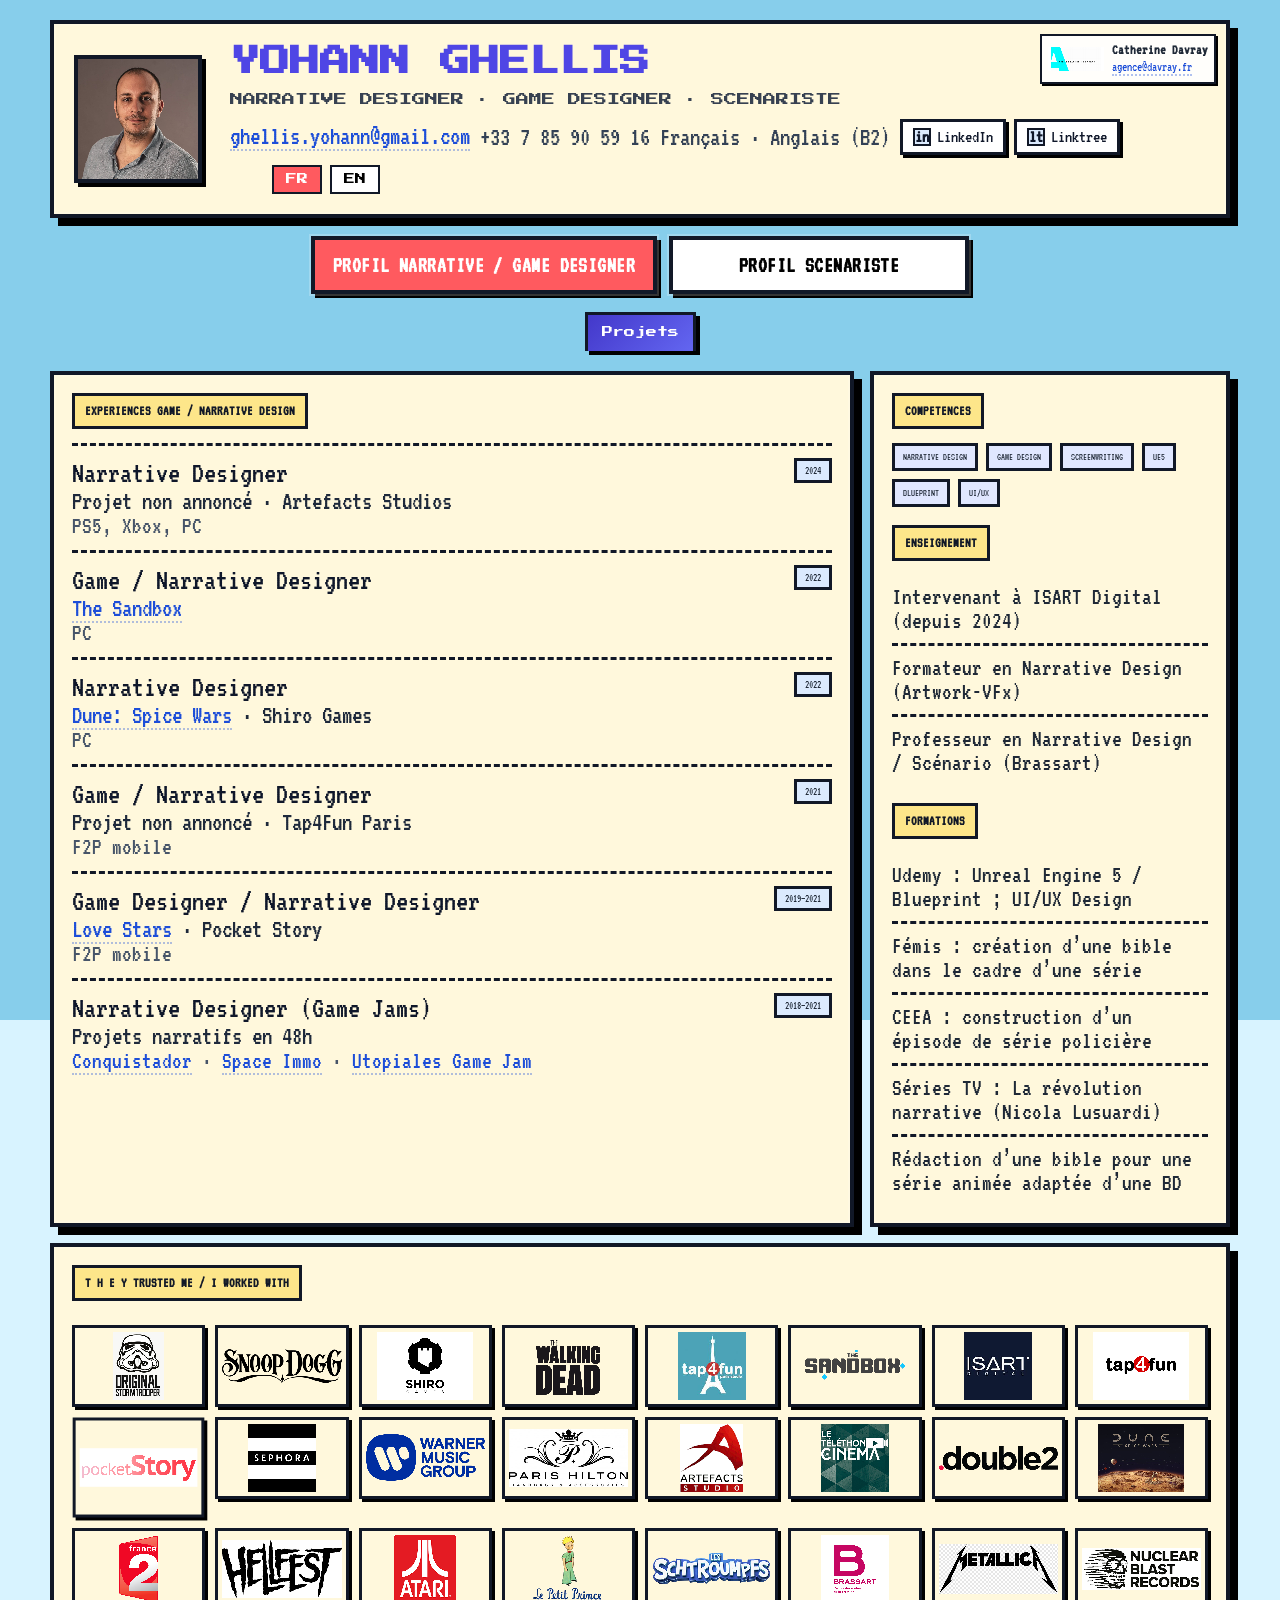
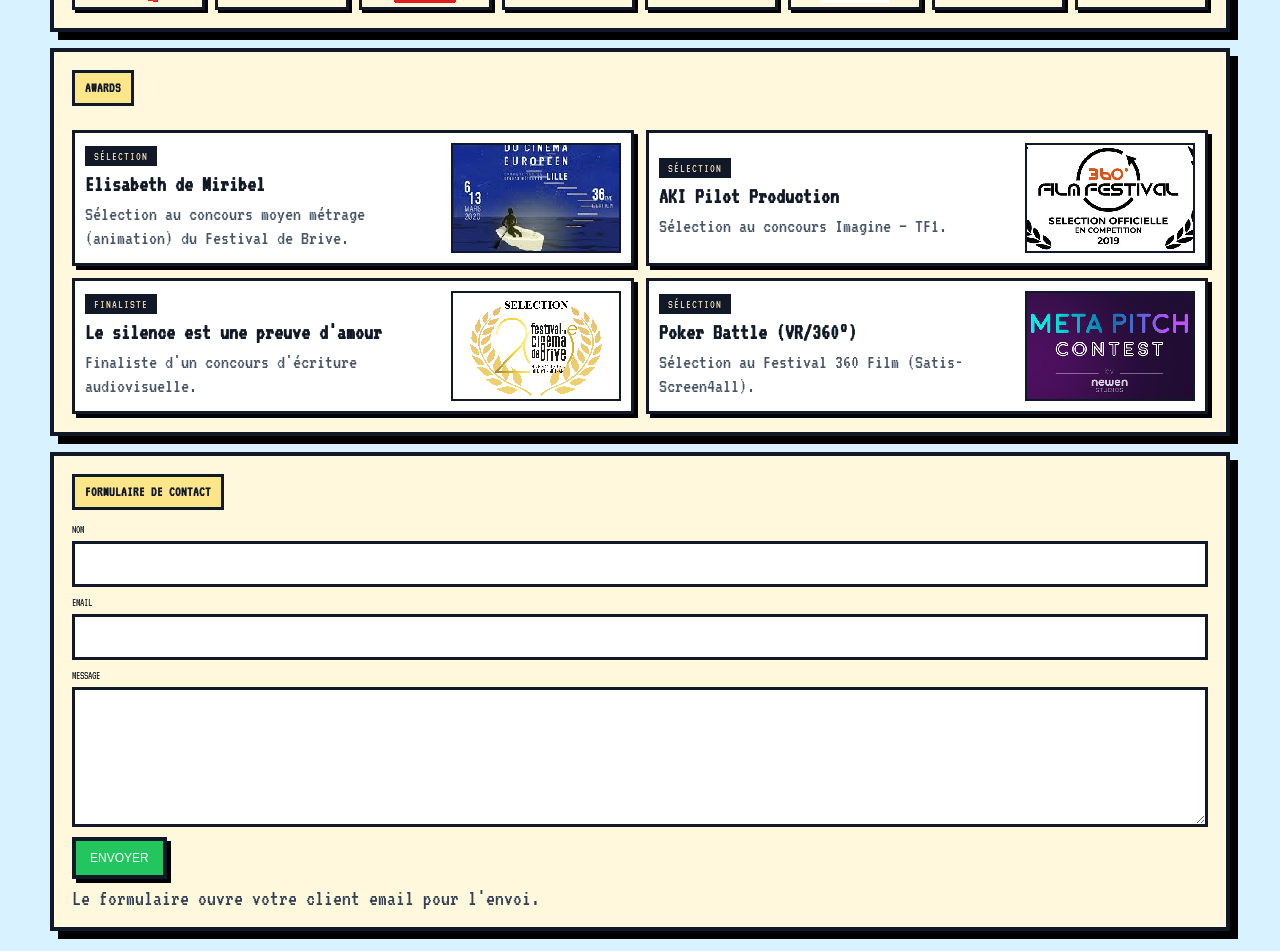
==== commit 37ccd3f0: "Amélioration lisibilité des tabs - Police VT323 22px plus claire, responsive ajusté Co-authored-by: " ====
--- a/index.html
+++ b/index.html
@@ -57,11 +57,11 @@
     body.screen-mode .social-icon{border:1px solid var(--line);border-radius:4px}
 
     .tabs{margin:18px 0;display:flex;gap:12px;flex-wrap:wrap;justify-content:center;align-items:center}
-    .tab{font-family:'Press Start 2P',cursive;font-size:12px;padding:12px 14px;border:4px solid var(--line);background:#fff;cursor:pointer;box-shadow:4px 4px 0 #000;animation:neonPulse 2.8s ease-in-out infinite;transition:transform .25s ease,background .35s ease,color .35s ease;min-width:300px;text-align:center;position:relative}
+    .tab{font-family:'VT323',monospace;font-size:22px;font-weight:600;padding:12px 18px;border:4px solid var(--line);background:#fff;cursor:pointer;box-shadow:4px 4px 0 #000;animation:neonPulse 2.8s ease-in-out infinite;transition:transform .25s ease,background .35s ease,color .35s ease;min-width:300px;text-align:center;position:relative;letter-spacing:.02em;line-height:1.2;text-transform:uppercase}
     .tab:hover{transform:translateY(-2px)} .tab.active{background:var(--primary);color:#fff;animation-duration:2.4s}
     .tab::after{content:"";position:absolute;inset:-6px;border:2px solid rgba(255,255,255,.45);pointer-events:none;opacity:.45}
     @keyframes neonPulse{0%,100%{box-shadow:4px 4px 0 #000,0 0 8px rgba(79,70,229,.45),0 0 16px rgba(79,70,229,.3)}50%{box-shadow:4px 4px 0 #000,0 0 14px rgba(255,90,95,.85),0 0 30px rgba(255,90,95,.65),0 0 46px rgba(255,90,95,.35)}}
-    body.screen-mode .tab{font-weight:700;border:1px solid var(--line);box-shadow:0 8px 18px rgba(0,0,0,.16),0 0 0 1px rgba(184,138,68,.2) inset;animation:cinemaPulse 3.2s ease-in-out infinite}
+    body.screen-mode .tab{font-family:'Inter',system-ui,sans-serif;font-size:18px;font-weight:700;border:1px solid var(--line);box-shadow:0 8px 18px rgba(0,0,0,.16),0 0 0 1px rgba(184,138,68,.2) inset;animation:cinemaPulse 3.2s ease-in-out infinite;letter-spacing:.04em}
     @keyframes cinemaPulse{0%,100%{box-shadow:0 8px 18px rgba(0,0,0,.16),0 0 10px rgba(184,138,68,.25)}50%{box-shadow:0 10px 24px rgba(0,0,0,.22),0 0 22px rgba(184,138,68,.5)}}
 
     .layout{display:grid;grid-template-columns:1fr 360px;gap:16px}.main,.side{padding:18px}
@@ -103,12 +103,151 @@
     button[type='submit']{font-size:12px;border:4px solid var(--line);background:var(--ok);color:#fff;padding:10px 14px;box-shadow:4px 4px 0 #000;cursor:pointer}
     .footer-note{font-size:22px;color:#334155;margin-top:8px}
 
-    @media (max-width:980px){.layout{grid-template-columns:1fr}.hero-grid{grid-template-columns:100px 1fr}.photo{width:92px;height:92px}h1{font-size:22px}}
-    @media (max-width:700px){body{font-size:24px}.hero-grid{grid-template-columns:1fr;justify-items:center;text-align:center;margin-top:74px}.agent-mini{left:10px;right:10px;max-width:none}.item-head{flex-direction:column}.tabs{flex-direction:column}.tab{width:100%;min-width:0}.awards-grid{grid-template-columns:1fr}.award-card{flex-direction:column}.award-card img{width:100%;height:150px}}
+    /* ========================================
+       RESPONSIVE DESIGN - BREAKPOINTS
+       ======================================== */
+
+    /* Large Desktop (1200px+) - Default styles above */
+
+    /* Desktop / Tablet Landscape (1024px - 1199px) */
+    @media (max-width: 1199px) {
+      .wrap { max-width: 95%; padding: 16px; }
+      .layout { grid-template-columns: 1fr 320px; gap: 14px; }
+      .hero-grid { grid-template-columns: 120px 1fr; gap: 14px; }
+      .photo { width: 110px; height: 110px; }
+      h1 { font-size: clamp(1.25rem, 2.2vw, 1.75rem); }
+      .subtitle { font-size: 12px; }
+      .agent-mini { max-width: 280px; }
+    }
+
+    /* Tablet (768px - 1023px) */
+    @media (max-width: 1023px) {
+      body { font-size: clamp(1.1rem, 2vw, 1.5rem); padding: 16px; }
+      .layout { grid-template-columns: 1fr; gap: 12px; }
+      .side { order: 2; }
+      .main { order: 1; }
+      .hero-grid { grid-template-columns: 100px 1fr; gap: 12px; }
+      .photo { width: 92px; height: 92px; border-width: 3px; }
+      h1 { font-size: clamp(1.1rem, 2.5vw, 1.5rem); }
+      .subtitle { font-size: 11px; }
+      .role { font-size: clamp(1.25rem, 3vw, 1.5rem); }
+      .org { font-size: clamp(1.1rem, 2.5vw, 1.3rem); }
+      .desc { font-size: clamp(1rem, 2vw, 1.2rem); }
+      .contact { font-size: clamp(1rem, 2vw, 1.2rem); flex-wrap: wrap; gap: 8px; }
+      .agent-mini { position: relative; top: auto; right: auto; left: auto; max-width: 100%; margin-bottom: 12px; font-size: 13px; }
+      .agent-mini img { width: 48px; height: 20px; }
+      .agent-mini a { font-size: 12px; }
+      .tabs { gap: 10px; margin: 14px 0; }
+      .tab { min-width: 240px; font-size: 18px; padding: 10px 12px; }
+      .awards-grid { grid-template-columns: repeat(2, 1fr); gap: 10px; }
+      .award-card img { width: 140px; height: 90px; }
+      .trusted-grid { grid-template-columns: repeat(auto-fit, minmax(100px, 1fr)); }
+      .trusted-grid img { height: 70px; }
+      input, textarea { font-size: clamp(1rem, 2vw, 1.2rem); }
+      .social-link { font-size: 16px; padding: 5px 8px; }
+    }
+
+    /* Mobile Landscape / Large Phone (480px - 767px) */
+    @media (max-width: 767px) {
+      body { font-size: clamp(1rem, 4vw, 1.3rem); padding: 12px; }
+      .wrap { max-width: 100%; padding: 12px; }
+      .pixel-card { border-width: 3px; box-shadow: 5px 5px 0 #000; }
+      .hero { padding: 16px; }
+      .hero-grid { grid-template-columns: 80px 1fr; gap: 10px; margin-top: 0; }
+      .photo { width: 72px; height: 72px; border-width: 3px; box-shadow: 2px 2px 0 #000; }
+      h1 { font-size: clamp(0.9rem, 4vw, 1.25rem); margin-bottom: 6px; }
+      .subtitle { font-size: 9px; line-height: 1.4; margin-bottom: 8px; }
+      .contact { font-size: 14px; flex-direction: column; align-items: flex-start; gap: 6px; }
+      .lang-switch { margin-left: 0 !important; margin-top: 8px; }
+      .lang-btn { font-size: 12px; padding: 8px 12px; min-height: 44px; min-width: 44px; }
+      .agent-mini { font-size: 12px; padding: 8px; gap: 6px; }
+      .agent-mini img { width: 44px; height: 18px; }
+      .tabs { flex-direction: column; gap: 8px; margin: 12px 0; }
+      .tab { width: 100%; min-width: 0; font-size: 16px; padding: 14px 16px; min-height: 48px; }
+      .tab::after { inset: -4px; }
+      .item-head { flex-direction: column; gap: 6px; }
+      .date { font-size: 10px; padding: 3px 6px; border-width: 2px; }
+      .role { font-size: clamp(1.1rem, 4vw, 1.3rem); }
+      .org { font-size: clamp(1rem, 3.5vw, 1.2rem); }
+      .desc { font-size: clamp(0.95rem, 3.5vw, 1.1rem); }
+      h2 { font-size: 12px; padding: 6px 8px; border-width: 2px; }
+      .pill { font-size: 9px; padding: 5px 7px; border-width: 2px; }
+      .awards-grid { grid-template-columns: 1fr; gap: 10px; }
+      .award-card { flex-direction: column; padding: 12px; }
+      .award-card img { width: 100%; height: 140px; border-width: 2px; }
+      .award-title { font-size: 18px; }
+      .award-text { font-size: 16px; }
+      .award-label { font-size: 10px; }
+      .trusted-grid { grid-template-columns: repeat(3, 1fr); gap: 8px; }
+      .trusted-grid img { height: 60px; border-width: 2px; box-shadow: 2px 2px 0 #000; }
+      .trusted-grid img.featured-logo { height: 70px; }
+      .main, .side, .trusted-section, .awards-section, .contact-panel { padding: 14px; }
+      .field { margin-bottom: 12px; }
+      label { font-size: 12px; }
+      input, textarea { font-size: 16px; padding: 10px; border-width: 2px; min-height: 44px; }
+      textarea { min-height: 120px; }
+      button[type='submit'] { font-size: 12px; padding: 12px 16px; width: 100%; min-height: 48px; }
+      .social-links { gap: 6px; }
+      .social-link { font-size: 14px; padding: 8px 10px; min-height: 44px; border-width: 2px; box-shadow: 2px 2px 0 #000; }
+      .social-icon { width: 16px; height: 16px; border-width: 2px; }
+      .footer-note { font-size: 14px; }
+      .hub-link { font-size: 10px; padding: 12px 16px; width: 100%; justify-content: center; min-height: 48px; }
+      .section + .section { margin-top: 14px; }
+      .list li { font-size: clamp(0.95rem, 3.5vw, 1.1rem); padding: 8px 0; }
+    }
+
+    /* Small Mobile (max 479px) */
+    @media (max-width: 479px) {
+      body { font-size: clamp(0.95rem, 4.5vw, 1.2rem); padding: 8px; }
+      .wrap { padding: 8px; }
+      .pixel-card { border-width: 2px; box-shadow: 3px 3px 0 #000; }
+      .hero { padding: 12px; }
+      .hero-grid { grid-template-columns: 1fr; justify-items: center; text-align: center; }
+      .photo { width: 80px; height: 80px; }
+      h1 { font-size: clamp(0.8rem, 5vw, 1.1rem); }
+      .subtitle { font-size: 8px; }
+      .contact { font-size: 13px; align-items: center; }
+      .lang-switch { width: 100%; justify-content: center; }
+      .agent-mini { font-size: 11px; }
+      .agent-row { flex-wrap: wrap; justify-content: center; }
+      .tab { font-size: 14px; padding: 12px 14px; }
+      .role { font-size: clamp(1rem, 5vw, 1.2rem); }
+      .org { font-size: clamp(0.9rem, 4.5vw, 1.1rem); }
+      .desc { font-size: clamp(0.85rem, 4vw, 1rem); }
+      h2 { font-size: 10px; }
+      .pill { font-size: 8px; padding: 4px 6px; }
+      .award-card img { height: 120px; }
+      .award-title { font-size: 16px; }
+      .award-text { font-size: 14px; }
+      .trusted-grid { grid-template-columns: repeat(2, 1fr); }
+      .trusted-grid img { height: 50px; }
+      .main, .side, .trusted-section, .awards-section, .contact-panel { padding: 12px; }
+      input, textarea { font-size: 16px; }
+      .social-link { font-size: 12px; }
+      .list li { font-size: clamp(0.85rem, 4vw, 1rem); }
+    }
+
+    /* Touch device optimizations */
+    @media (hover: none) and (pointer: coarse) {
+      .tab:hover { transform: none; }
+      .social-link:hover { transform: none; }
+      .project-card:hover { transform: none; }
+      a:hover { border-bottom-width: 2px; }
+    }
+
+    /* Reduced motion preferences */
+    @media (prefers-reduced-motion: reduce) {
+      *, *::before, *::after {
+        animation-duration: 0.01ms !important;
+        animation-iteration-count: 1 !important;
+        transition-duration: 0.01ms !important;
+      }
+      body { transition: none !important; }
+    }
+
     .skip-link{position:absolute;left:-9999px;top:auto;width:1px;height:1px;overflow:hidden}.skip-link:focus{position:fixed;left:12px;top:12px;width:auto;height:auto;padding:10px 14px;z-index:9999;background:var(--card);border:3px solid var(--line);box-shadow:4px 4px 0 #000;font:inherit}
     :focus-visible{outline:3px solid var(--secondary);outline-offset:2px}
     .tab:focus-visible,.lang-btn:focus-visible,.social-link:focus-visible,button[type='submit']:focus-visible{outline-offset:4px}
-    @media (prefers-reduced-motion:reduce){*,*::before,*::after{animation-duration:.01ms!important;animation-iteration-count:1!important;transition-duration:.01ms!important}body{transition:none!important}}
     .projets-link-row{display:flex;justify-content:center;margin:0 0 20px}
     .hub-link{display:inline-flex;align-items:center;gap:8px;padding:10px 14px;border:3px solid var(--line);background:linear-gradient(135deg,#4338ca,#6366f1);color:#fff!important;text-decoration:none;box-shadow:4px 4px 0 #000;font-size:11px;font-family:'Press Start 2P',cursive;line-height:1.4;border-bottom:none!important;max-width:100%}
     .hub-link:hover{filter:brightness(1.07);color:#fff!important}
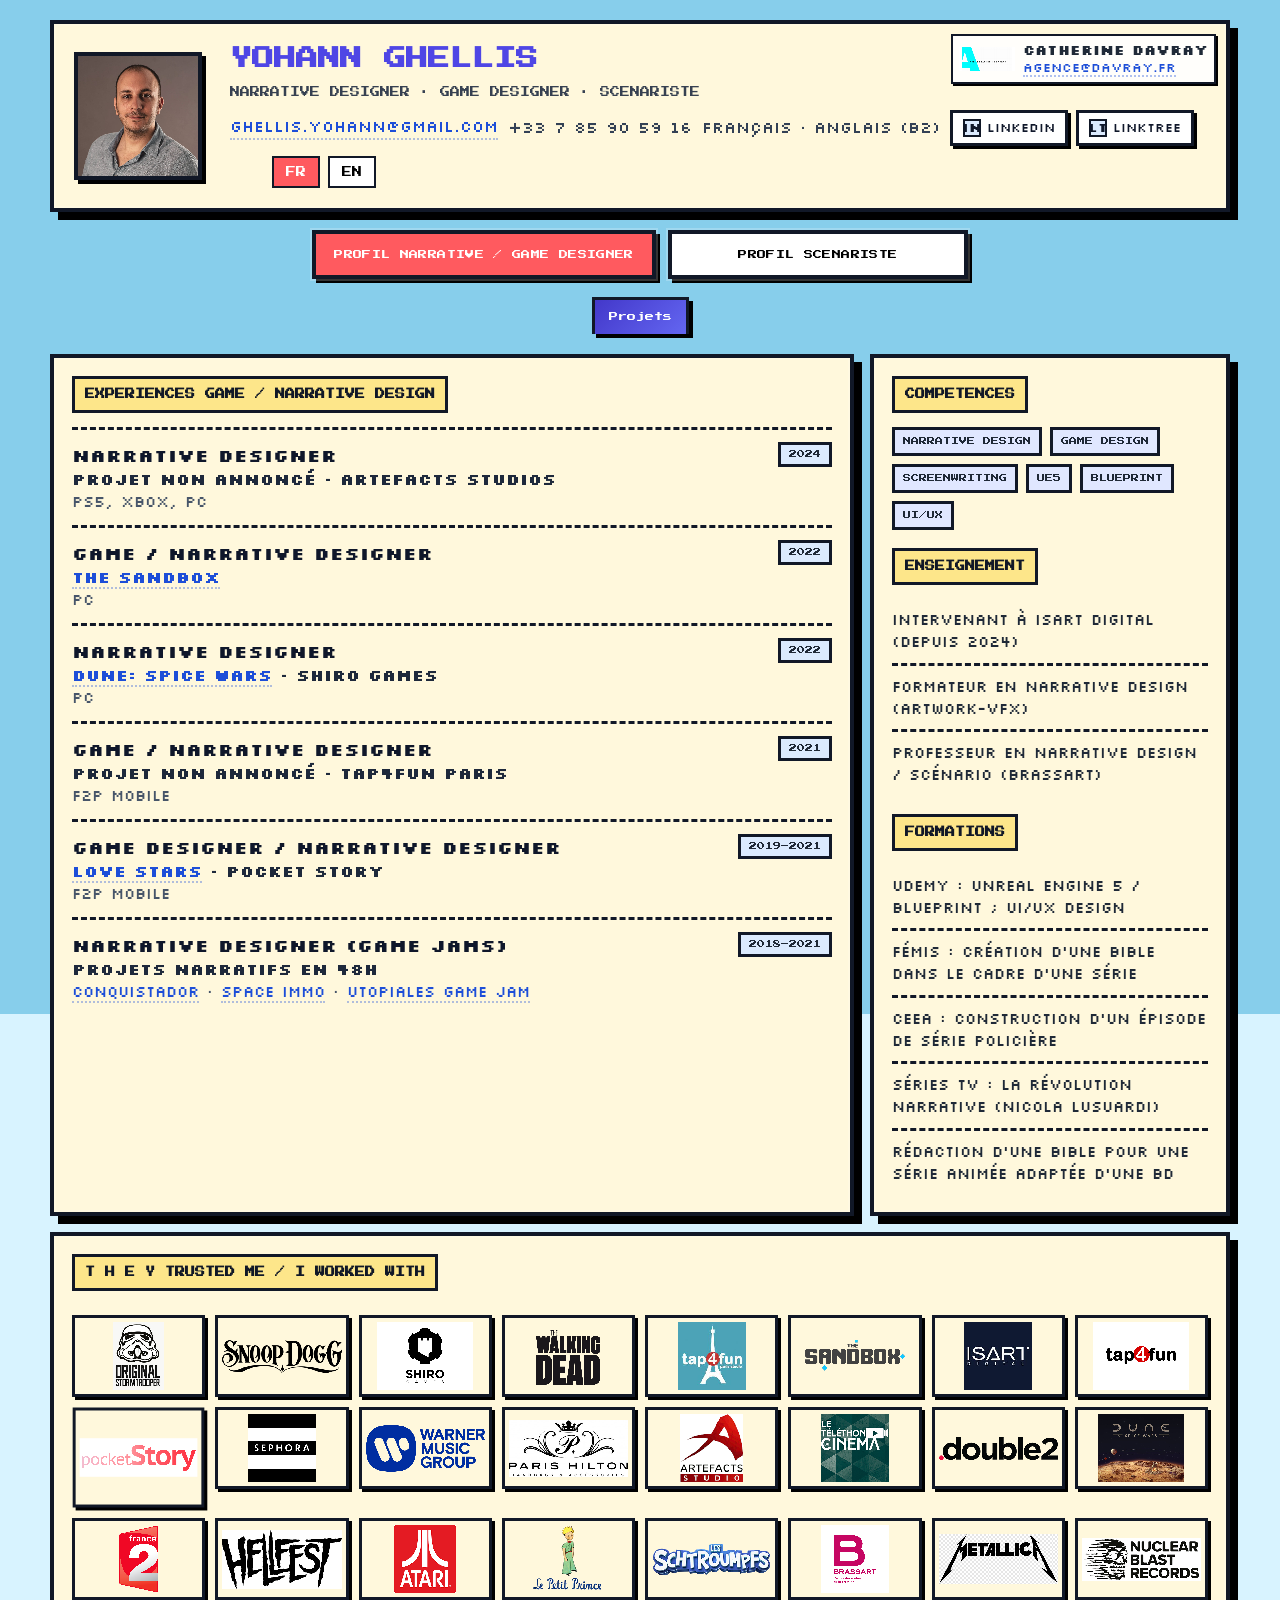
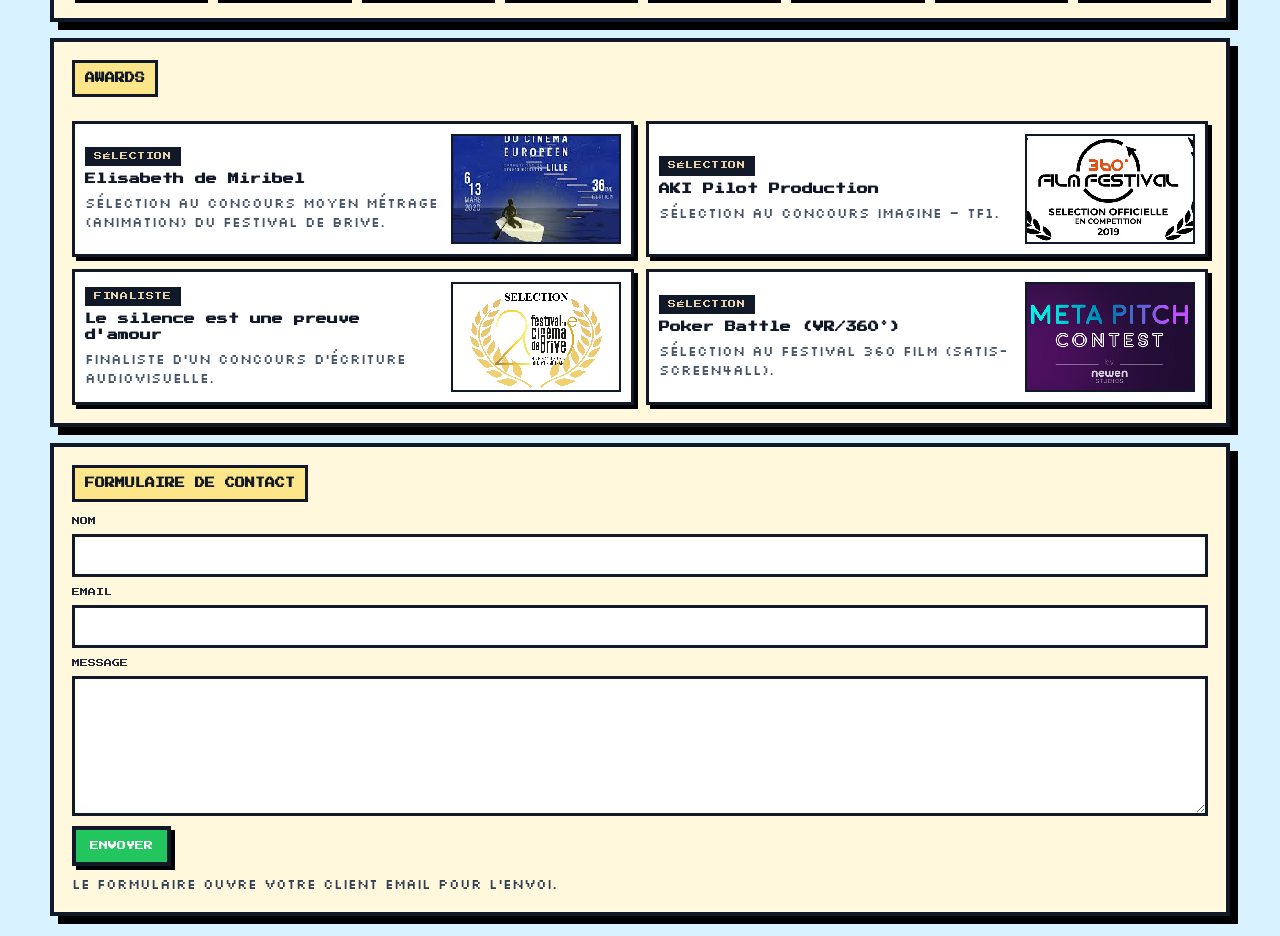
==== commit e289bbf4: "feat: adopt pixel typography across portfolio Replace VT323/Inter/Playfair with Silkscreen (body) an" ====
--- a/index.html
+++ b/index.html
@@ -13,17 +13,19 @@
   <title>Yohann Ghellis, Portfolio (narrative &amp; game design)</title>
   <link rel="preconnect" href="https://fonts.googleapis.com">
   <link rel="preconnect" href="https://fonts.gstatic.com" crossorigin>
-  <link href="https://fonts.googleapis.com/css2?family=Inter:wght@400;500;700&family=Playfair+Display:wght@600;700&family=Press+Start+2P&family=VT323&display=swap" rel="stylesheet">
+  <link href="https://fonts.googleapis.com/css2?family=Press+Start+2P&family=Silkscreen:wght@400;700&display=swap" rel="stylesheet">
   <style>
     :root{
+      --pixel-body:'Silkscreen', monospace;
+      --pixel-display:'Press Start 2P', cursive;
       --bg:#87ceeb;--bg2:#d8f3ff;--card:#fff8dc;--ink:#1f2937;--muted:#475569;
       --primary:#ff5a5f;--secondary:#4f46e5;--line:#111827;--ok:#22c55e;
       --title-bg:#fde68a;--date-bg:#dbeafe;--pill-bg:#e0e7ff;
     }
     body.screen-mode{--bg:#07090f;--bg2:#10141f;--card:#f7f2e8;--ink:#18130d;--muted:#5a4c3c;--primary:#8b1538;--secondary:#d4af7a;--line:#c9a86a;--title-bg:#f4ead7;--date-bg:#121826;--pill-bg:#efe3cc}
     *{box-sizing:border-box;margin:0;padding:0}
-    body{font-family:'VT323', monospace;color:var(--ink);background:linear-gradient(to bottom,var(--bg) 0 40%,var(--bg2) 40% 100%);min-height:100vh;padding:20px;image-rendering:pixelated;font-size:28px;transition:background 1.1s ease,color .8s ease,font-family 1.1s ease}
-    body.screen-mode{font-family:Calibri,"Segoe UI",Arial,sans-serif;letter-spacing:.01em;image-rendering:auto}
+    body{font-family:var(--pixel-body);color:var(--ink);background:linear-gradient(to bottom,var(--bg) 0 40%,var(--bg2) 40% 100%);min-height:100vh;padding:20px;image-rendering:pixelated;font-size:20px;line-height:1.45;-webkit-font-smoothing:none;-moz-osx-font-smoothing:unset;font-smooth:never;transition:background 1.1s ease,color .8s ease}
+    body.screen-mode{letter-spacing:.02em}
     .wrap{max-width:1180px;margin:0 auto}
     .pixel-card{background:var(--card);border:4px solid var(--line);box-shadow:8px 8px 0 #000,0 0 0 2px rgba(255,255,255,.15) inset;transition:background .9s ease,border-color .8s ease,box-shadow .9s ease,border-radius .9s ease}
     body.screen-mode .pixel-card{border:1px solid var(--line);border-radius:10px;box-shadow:0 10px 24px rgba(0,0,0,.18),0 0 0 1px rgba(184,138,68,.25) inset}
@@ -38,40 +40,37 @@
     .agent-mini .agent-text{line-height:1.2}
     .agent-mini a{font-size:13px;color:#1d4ed8;text-decoration:none}
     .lang-switch{display:flex;gap:8px;flex-wrap:wrap;align-items:center}
-    .lang-btn{font-family:'Press Start 2P',cursive;font-size:11px;padding:7px 12px;border:2px solid var(--line);background:#fff;cursor:pointer;min-width:auto;line-height:1}
+    .lang-btn{font-family:var(--pixel-display);font-size:10px;padding:7px 12px;border:2px solid var(--line);background:#fff;cursor:pointer;min-width:auto;line-height:1.4}
     .lang-btn.active{background:var(--primary);color:#fff}
     body.screen-mode .agent-mini{border:1px solid var(--line);box-shadow:0 4px 10px rgba(0,0,0,.18);border-radius:6px;background:rgba(248,243,236,.96)}
-    body.screen-mode .lang-btn{font-family:Calibri,"Segoe UI",Arial,sans-serif;font-size:13px;font-weight:700;border:1px solid var(--line)}
-
-    h1{font-family:'Press Start 2P',cursive;font-size:30px;line-height:1.25;color:var(--secondary);margin-bottom:8px;transition:color .8s ease,font-family .9s ease}
-    .subtitle{font-family:'Press Start 2P',cursive;font-size:13px;line-height:1.5;color:#374151;margin-bottom:10px}
-    body.screen-mode{letter-spacing:.01em}
-    body.screen-mode .main, body.screen-mode .side, body.screen-mode .contact-panel, body.screen-mode .awards-section, body.screen-mode .trusted-section{font-family:'Inter',"Segoe UI",Arial,sans-serif}
-    body.screen-mode h1, body.screen-mode .subtitle, body.screen-mode h2, body.screen-mode .award-title{font-family:'Playfair Display',Georgia,serif}
-    .contact{color:#334155;display:flex;gap:10px;flex-wrap:wrap;align-items:center;font-size:26px}
+    body.screen-mode .lang-btn{border:1px solid var(--line)}
+
+    h1{font-family:var(--pixel-display);font-size:22px;line-height:1.45;color:var(--secondary);margin-bottom:8px;transition:color .8s ease}
+    .subtitle{font-family:var(--pixel-display);font-size:10px;line-height:1.6;color:#374151;margin-bottom:10px}
+    .contact{color:#334155;display:flex;gap:10px;flex-wrap:wrap;align-items:center;font-size:16px}
     .social-links{display:flex;gap:8px;align-items:center;flex-wrap:wrap}
-    .social-link{display:inline-flex;align-items:center;gap:6px;padding:6px 10px;border:3px solid var(--line);background:#fff;color:#0f172a;text-decoration:none;box-shadow:3px 3px 0 #000;font-size:18px;line-height:1;transition:transform .15s ease,background .2s ease}
+    .social-link{display:inline-flex;align-items:center;gap:6px;padding:6px 10px;border:3px solid var(--line);background:#fff;color:#0f172a;text-decoration:none;box-shadow:3px 3px 0 #000;font-size:13px;line-height:1.3;transition:transform .15s ease,background .2s ease}
     .social-link:hover{transform:translateY(-1px);background:#eff6ff}
     .social-icon{width:18px;height:18px;display:inline-flex;align-items:center;justify-content:center;font-weight:700;border:2px solid var(--line);background:#dbeafe}
     body.screen-mode .social-link{border:1px solid var(--line);box-shadow:0 4px 10px rgba(0,0,0,.14);border-radius:6px}
     body.screen-mode .social-icon{border:1px solid var(--line);border-radius:4px}
 
     .tabs{margin:18px 0;display:flex;gap:12px;flex-wrap:wrap;justify-content:center;align-items:center}
-    .tab{font-family:'VT323',monospace;font-size:22px;font-weight:600;padding:12px 18px;border:4px solid var(--line);background:#fff;cursor:pointer;box-shadow:4px 4px 0 #000;animation:neonPulse 2.8s ease-in-out infinite;transition:transform .25s ease,background .35s ease,color .35s ease;min-width:300px;text-align:center;position:relative;letter-spacing:.02em;line-height:1.2;text-transform:uppercase}
+    .tab{font-family:var(--pixel-display);font-size:9px;font-weight:400;padding:14px 18px;border:4px solid var(--line);background:#fff;cursor:pointer;box-shadow:4px 4px 0 #000;animation:neonPulse 2.8s ease-in-out infinite;transition:transform .25s ease,background .35s ease,color .35s ease;min-width:300px;text-align:center;position:relative;letter-spacing:.04em;line-height:1.5;text-transform:uppercase}
     .tab:hover{transform:translateY(-2px)} .tab.active{background:var(--primary);color:#fff;animation-duration:2.4s}
     .tab::after{content:"";position:absolute;inset:-6px;border:2px solid rgba(255,255,255,.45);pointer-events:none;opacity:.45}
     @keyframes neonPulse{0%,100%{box-shadow:4px 4px 0 #000,0 0 8px rgba(79,70,229,.45),0 0 16px rgba(79,70,229,.3)}50%{box-shadow:4px 4px 0 #000,0 0 14px rgba(255,90,95,.85),0 0 30px rgba(255,90,95,.65),0 0 46px rgba(255,90,95,.35)}}
-    body.screen-mode .tab{font-family:'Inter',system-ui,sans-serif;font-size:18px;font-weight:700;border:1px solid var(--line);box-shadow:0 8px 18px rgba(0,0,0,.16),0 0 0 1px rgba(184,138,68,.2) inset;animation:cinemaPulse 3.2s ease-in-out infinite;letter-spacing:.04em}
+    body.screen-mode .tab{font-size:9px;border:1px solid var(--line);box-shadow:0 8px 18px rgba(0,0,0,.16),0 0 0 1px rgba(184,138,68,.2) inset;animation:cinemaPulse 3.2s ease-in-out infinite;letter-spacing:.06em}
     @keyframes cinemaPulse{0%,100%{box-shadow:0 8px 18px rgba(0,0,0,.16),0 0 10px rgba(184,138,68,.25)}50%{box-shadow:0 10px 24px rgba(0,0,0,.22),0 0 22px rgba(184,138,68,.5)}}
 
     .layout{display:grid;grid-template-columns:1fr 360px;gap:16px}.main,.side{padding:18px}
-    h2{font-size:14px;margin-bottom:14px;color:#111827;background:var(--title-bg);border:3px solid var(--line);padding:8px 10px;display:inline-block}
-    body.screen-mode h2{border:1px solid var(--line);border-radius:6px;font-size:16px;font-weight:700;box-shadow:0 3px 12px rgba(0,0,0,.08)}
+    h2{font-family:var(--pixel-display);font-size:10px;line-height:1.5;margin-bottom:14px;color:#111827;background:var(--title-bg);border:3px solid var(--line);padding:8px 10px;display:inline-block}
+    body.screen-mode h2{border:1px solid var(--line);border-radius:6px;font-size:10px;box-shadow:0 3px 12px rgba(0,0,0,.08)}
     .item{border-top:3px dashed #111827;padding:12px 0}.item:first-child{border-top:none;padding-top:0}
     body.screen-mode .item{border-top:1px solid rgba(201,168,106,.35)}
     body.screen-mode .hero{background:linear-gradient(180deg,rgba(9,12,20,.94),rgba(19,25,39,.88));border:1px solid rgba(212,175,122,.6)}
     body.screen-mode .photo{border:1px solid rgba(212,175,122,.7);box-shadow:0 0 0 2px rgba(212,175,122,.2)}
-    body.screen-mode .subtitle{color:#e7d7bd;text-transform:uppercase;letter-spacing:.08em}
+    body.screen-mode .subtitle{color:#e7d7bd;text-transform:uppercase;letter-spacing:.1em;font-size:11px}
     body.screen-mode .contact{color:#dcc8a8}
     body.screen-mode .role{color:#1f1a15}
     body.screen-mode .org{color:#3a2c1b}
@@ -79,10 +78,10 @@
     body.screen-mode .date{background:linear-gradient(180deg,#141b2a,#0d111b);color:#e8d3ac;border:1px solid rgba(212,175,122,.7);font-weight:700}
     body.screen-mode .main, body.screen-mode .side, body.screen-mode .trusted-section, body.screen-mode .awards-section, body.screen-mode .contact-panel{background:linear-gradient(180deg,#fbf6ed,#f5ebdb)}
     .item-head{display:flex;justify-content:space-between;gap:10px;align-items:flex-start}
-    .role{font-size:30px;color:#0f172a}.date{font-size:11px;background:var(--date-bg);border:3px solid var(--line);padding:4px 8px}.org{font-size:26px;color:#1e293b}.desc{font-size:24px;color:var(--muted)}
+    .role{font-size:18px;font-weight:700;color:#0f172a}.date{font-family:var(--pixel-display);font-size:8px;line-height:1.4;background:var(--date-bg);border:3px solid var(--line);padding:4px 8px}.org{font-size:16px;font-weight:700;color:#1e293b}.desc{font-size:15px;color:var(--muted)}
     .section + .section{margin-top:18px}.profile-section{animation:fadeIn .7s ease}@keyframes fadeIn{from{opacity:0;transform:translateY(10px)}to{opacity:1;transform:none}}
-    .pill-list{display:flex;gap:8px;flex-wrap:wrap}.pill{font-size:10px;border:3px solid var(--line);background:var(--pill-bg);padding:6px 8px}
-    .list{list-style:none}.list li{border-top:3px dashed #111827;padding:10px 0;font-size:24px}.list li:first-child{border-top:none}
+    .pill-list{display:flex;gap:8px;flex-wrap:wrap}.pill{font-family:var(--pixel-display);font-size:8px;line-height:1.4;border:3px solid var(--line);background:var(--pill-bg);padding:6px 8px}
+    .list{list-style:none}.list li{border-top:3px dashed #111827;padding:10px 0;font-size:15px}.list li:first-child{border-top:none}
     a{color:#1d4ed8;text-decoration:none;border-bottom:2px dotted rgba(29,78,216,.35)} a:hover{color:#1e40af}
 
     .trusted-section,.contact-panel,.awards-section{margin-top:16px;padding:18px}
@@ -91,17 +90,17 @@
     .award-card{background:#fff;border:3px solid var(--line);box-shadow:4px 4px 0 #000;padding:10px;display:flex;flex-direction:row-reverse;align-items:center;gap:12px}
     .award-card img{width:170px;height:110px;object-fit:cover;border:2px solid var(--line);background:#fff;flex:0 0 auto}
     .award-copy{display:flex;flex-direction:column;gap:6px;min-width:0;flex:1}
-    .award-label{display:inline-block;font-size:12px;letter-spacing:.08em;text-transform:uppercase;padding:3px 8px;border:1px solid var(--line);background:#111827;color:#e8d3ac;width:fit-content}
-    .award-title{font-size:22px;line-height:1.1;color:#111827}
-    .award-text{font-size:20px;line-height:1.2;color:var(--muted)}
+    .award-label{display:inline-block;font-family:var(--pixel-display);font-size:8px;line-height:1.4;letter-spacing:.08em;text-transform:uppercase;padding:3px 8px;border:1px solid var(--line);background:#111827;color:#e8d3ac;width:fit-content}
+    .award-title{font-family:var(--pixel-display);font-size:11px;line-height:1.45;color:#111827}
+    .award-text{font-size:14px;line-height:1.35;color:var(--muted)}
     body.screen-mode .award-card{border:1px solid var(--line);box-shadow:0 6px 14px rgba(0,0,0,.15);border-radius:8px}
     body.screen-mode .award-card img{border:1px solid var(--line);border-radius:6px}
     .trusted-grid img{width:100%;height:82px;object-fit:contain;background:transparent;border:3px solid var(--line);box-shadow:3px 3px 0 #000;padding:4px}
     .trusted-grid img.featured-logo{height:101px;transform:scale(0.99);transform-origin:center;z-index:2;position:relative}
-    .field{display:flex;flex-direction:column;gap:6px;margin-bottom:10px} label{font-size:11px}
-    input,textarea{font:inherit;font-size:24px;padding:8px;border:3px solid var(--line);background:#fff} textarea{min-height:140px}
-    button[type='submit']{font-size:12px;border:4px solid var(--line);background:var(--ok);color:#fff;padding:10px 14px;box-shadow:4px 4px 0 #000;cursor:pointer}
-    .footer-note{font-size:22px;color:#334155;margin-top:8px}
+    .field{display:flex;flex-direction:column;gap:6px;margin-bottom:10px} label{font-family:var(--pixel-display);font-size:8px;line-height:1.4}
+    input,textarea{font:inherit;font-size:15px;padding:8px;border:3px solid var(--line);background:#fff} textarea{min-height:140px}
+    button[type='submit']{font-family:var(--pixel-display);font-size:9px;line-height:1.4;border:4px solid var(--line);background:var(--ok);color:#fff;padding:10px 14px;box-shadow:4px 4px 0 #000;cursor:pointer}
+    .footer-note{font-size:14px;color:#334155;margin-top:8px}
 
     /* ========================================
        RESPONSIVE DESIGN - BREAKPOINTS
@@ -115,116 +114,116 @@
       .layout { grid-template-columns: 1fr 320px; gap: 14px; }
       .hero-grid { grid-template-columns: 120px 1fr; gap: 14px; }
       .photo { width: 110px; height: 110px; }
-      h1 { font-size: clamp(1.25rem, 2.2vw, 1.75rem); }
-      .subtitle { font-size: 12px; }
+      h1 { font-size: clamp(18px, 2.2vw, 22px); }
+      .subtitle { font-size: 9px; }
       .agent-mini { max-width: 280px; }
     }
 
     /* Tablet (768px - 1023px) */
     @media (max-width: 1023px) {
-      body { font-size: clamp(1.1rem, 2vw, 1.5rem); padding: 16px; }
+      body { font-size: clamp(16px, 2vw, 20px); padding: 16px; }
       .layout { grid-template-columns: 1fr; gap: 12px; }
       .side { order: 2; }
       .main { order: 1; }
       .hero-grid { grid-template-columns: 100px 1fr; gap: 12px; }
       .photo { width: 92px; height: 92px; border-width: 3px; }
-      h1 { font-size: clamp(1.1rem, 2.5vw, 1.5rem); }
-      .subtitle { font-size: 11px; }
-      .role { font-size: clamp(1.25rem, 3vw, 1.5rem); }
-      .org { font-size: clamp(1.1rem, 2.5vw, 1.3rem); }
-      .desc { font-size: clamp(1rem, 2vw, 1.2rem); }
-      .contact { font-size: clamp(1rem, 2vw, 1.2rem); flex-wrap: wrap; gap: 8px; }
+      h1 { font-size: clamp(16px, 2.5vw, 20px); }
+      .subtitle { font-size: 8px; }
+      .role { font-size: clamp(15px, 3vw, 18px); }
+      .org { font-size: clamp(14px, 2.5vw, 16px); }
+      .desc { font-size: clamp(13px, 2vw, 15px); }
+      .contact { font-size: clamp(13px, 2vw, 15px); flex-wrap: wrap; gap: 8px; }
       .agent-mini { position: relative; top: auto; right: auto; left: auto; max-width: 100%; margin-bottom: 12px; font-size: 13px; }
       .agent-mini img { width: 48px; height: 20px; }
       .agent-mini a { font-size: 12px; }
       .tabs { gap: 10px; margin: 14px 0; }
-      .tab { min-width: 240px; font-size: 18px; padding: 10px 12px; }
+      .tab { min-width: 240px; font-size: 8px; padding: 12px 12px; }
       .awards-grid { grid-template-columns: repeat(2, 1fr); gap: 10px; }
       .award-card img { width: 140px; height: 90px; }
       .trusted-grid { grid-template-columns: repeat(auto-fit, minmax(100px, 1fr)); }
       .trusted-grid img { height: 70px; }
-      input, textarea { font-size: clamp(1rem, 2vw, 1.2rem); }
-      .social-link { font-size: 16px; padding: 5px 8px; }
+      input, textarea { font-size: clamp(13px, 2vw, 15px); }
+      .social-link { font-size: 12px; padding: 5px 8px; }
     }
 
     /* Mobile Landscape / Large Phone (480px - 767px) */
     @media (max-width: 767px) {
-      body { font-size: clamp(1rem, 4vw, 1.3rem); padding: 12px; }
+      body { font-size: clamp(14px, 4vw, 18px); padding: 12px; }
       .wrap { max-width: 100%; padding: 12px; }
       .pixel-card { border-width: 3px; box-shadow: 5px 5px 0 #000; }
       .hero { padding: 16px; }
       .hero-grid { grid-template-columns: 80px 1fr; gap: 10px; margin-top: 0; }
       .photo { width: 72px; height: 72px; border-width: 3px; box-shadow: 2px 2px 0 #000; }
-      h1 { font-size: clamp(0.9rem, 4vw, 1.25rem); margin-bottom: 6px; }
-      .subtitle { font-size: 9px; line-height: 1.4; margin-bottom: 8px; }
-      .contact { font-size: 14px; flex-direction: column; align-items: flex-start; gap: 6px; }
+      h1 { font-size: clamp(14px, 4vw, 18px); margin-bottom: 6px; }
+      .subtitle { font-size: 8px; line-height: 1.5; margin-bottom: 8px; }
+      .contact { font-size: 13px; flex-direction: column; align-items: flex-start; gap: 6px; }
       .lang-switch { margin-left: 0 !important; margin-top: 8px; }
-      .lang-btn { font-size: 12px; padding: 8px 12px; min-height: 44px; min-width: 44px; }
+      .lang-btn { font-size: 9px; padding: 8px 12px; min-height: 44px; min-width: 44px; }
       .agent-mini { font-size: 12px; padding: 8px; gap: 6px; }
       .agent-mini img { width: 44px; height: 18px; }
       .tabs { flex-direction: column; gap: 8px; margin: 12px 0; }
-      .tab { width: 100%; min-width: 0; font-size: 16px; padding: 14px 16px; min-height: 48px; }
+      .tab { width: 100%; min-width: 0; font-size: 8px; padding: 14px 16px; min-height: 48px; }
       .tab::after { inset: -4px; }
       .item-head { flex-direction: column; gap: 6px; }
-      .date { font-size: 10px; padding: 3px 6px; border-width: 2px; }
-      .role { font-size: clamp(1.1rem, 4vw, 1.3rem); }
-      .org { font-size: clamp(1rem, 3.5vw, 1.2rem); }
-      .desc { font-size: clamp(0.95rem, 3.5vw, 1.1rem); }
-      h2 { font-size: 12px; padding: 6px 8px; border-width: 2px; }
-      .pill { font-size: 9px; padding: 5px 7px; border-width: 2px; }
+      .date { font-size: 7px; padding: 3px 6px; border-width: 2px; }
+      .role { font-size: clamp(14px, 4vw, 16px); }
+      .org { font-size: clamp(13px, 3.5vw, 15px); }
+      .desc { font-size: clamp(12px, 3.5vw, 14px); }
+      h2 { font-size: 8px; padding: 6px 8px; border-width: 2px; }
+      .pill { font-size: 7px; padding: 5px 7px; border-width: 2px; }
       .awards-grid { grid-template-columns: 1fr; gap: 10px; }
       .award-card { flex-direction: column; padding: 12px; }
       .award-card img { width: 100%; height: 140px; border-width: 2px; }
-      .award-title { font-size: 18px; }
-      .award-text { font-size: 16px; }
-      .award-label { font-size: 10px; }
+      .award-title { font-size: 10px; }
+      .award-text { font-size: 13px; }
+      .award-label { font-size: 7px; }
       .trusted-grid { grid-template-columns: repeat(3, 1fr); gap: 8px; }
       .trusted-grid img { height: 60px; border-width: 2px; box-shadow: 2px 2px 0 #000; }
       .trusted-grid img.featured-logo { height: 70px; }
       .main, .side, .trusted-section, .awards-section, .contact-panel { padding: 14px; }
       .field { margin-bottom: 12px; }
-      label { font-size: 12px; }
-      input, textarea { font-size: 16px; padding: 10px; border-width: 2px; min-height: 44px; }
+      label { font-size: 7px; }
+      input, textarea { font-size: 14px; padding: 10px; border-width: 2px; min-height: 44px; }
       textarea { min-height: 120px; }
-      button[type='submit'] { font-size: 12px; padding: 12px 16px; width: 100%; min-height: 48px; }
+      button[type='submit'] { font-size: 8px; padding: 12px 16px; width: 100%; min-height: 48px; }
       .social-links { gap: 6px; }
-      .social-link { font-size: 14px; padding: 8px 10px; min-height: 44px; border-width: 2px; box-shadow: 2px 2px 0 #000; }
+      .social-link { font-size: 11px; padding: 8px 10px; min-height: 44px; border-width: 2px; box-shadow: 2px 2px 0 #000; }
       .social-icon { width: 16px; height: 16px; border-width: 2px; }
-      .footer-note { font-size: 14px; }
-      .hub-link { font-size: 10px; padding: 12px 16px; width: 100%; justify-content: center; min-height: 48px; }
+      .footer-note { font-size: 12px; }
+      .hub-link { font-size: 8px; padding: 12px 16px; width: 100%; justify-content: center; min-height: 48px; }
       .section + .section { margin-top: 14px; }
-      .list li { font-size: clamp(0.95rem, 3.5vw, 1.1rem); padding: 8px 0; }
+      .list li { font-size: clamp(12px, 3.5vw, 14px); padding: 8px 0; }
     }
 
     /* Small Mobile (max 479px) */
     @media (max-width: 479px) {
-      body { font-size: clamp(0.95rem, 4.5vw, 1.2rem); padding: 8px; }
+      body { font-size: clamp(13px, 4.5vw, 16px); padding: 8px; }
       .wrap { padding: 8px; }
       .pixel-card { border-width: 2px; box-shadow: 3px 3px 0 #000; }
       .hero { padding: 12px; }
       .hero-grid { grid-template-columns: 1fr; justify-items: center; text-align: center; }
       .photo { width: 80px; height: 80px; }
-      h1 { font-size: clamp(0.8rem, 5vw, 1.1rem); }
-      .subtitle { font-size: 8px; }
-      .contact { font-size: 13px; align-items: center; }
+      h1 { font-size: clamp(12px, 5vw, 16px); }
+      .subtitle { font-size: 7px; }
+      .contact { font-size: 12px; align-items: center; }
       .lang-switch { width: 100%; justify-content: center; }
       .agent-mini { font-size: 11px; }
       .agent-row { flex-wrap: wrap; justify-content: center; }
-      .tab { font-size: 14px; padding: 12px 14px; }
-      .role { font-size: clamp(1rem, 5vw, 1.2rem); }
-      .org { font-size: clamp(0.9rem, 4.5vw, 1.1rem); }
-      .desc { font-size: clamp(0.85rem, 4vw, 1rem); }
-      h2 { font-size: 10px; }
-      .pill { font-size: 8px; padding: 4px 6px; }
+      .tab { font-size: 7px; padding: 12px 14px; }
+      .role { font-size: clamp(13px, 5vw, 15px); }
+      .org { font-size: clamp(12px, 4.5vw, 14px); }
+      .desc { font-size: clamp(11px, 4vw, 13px); }
+      h2 { font-size: 7px; }
+      .pill { font-size: 7px; padding: 4px 6px; }
       .award-card img { height: 120px; }
-      .award-title { font-size: 16px; }
-      .award-text { font-size: 14px; }
+      .award-title { font-size: 9px; }
+      .award-text { font-size: 12px; }
       .trusted-grid { grid-template-columns: repeat(2, 1fr); }
       .trusted-grid img { height: 50px; }
       .main, .side, .trusted-section, .awards-section, .contact-panel { padding: 12px; }
-      input, textarea { font-size: 16px; }
-      .social-link { font-size: 12px; }
-      .list li { font-size: clamp(0.85rem, 4vw, 1rem); }
+      input, textarea { font-size: 14px; }
+      .social-link { font-size: 10px; }
+      .list li { font-size: clamp(11px, 4vw, 13px); }
     }
 
     /* Touch device optimizations */
@@ -249,9 +248,9 @@
     :focus-visible{outline:3px solid var(--secondary);outline-offset:2px}
     .tab:focus-visible,.lang-btn:focus-visible,.social-link:focus-visible,button[type='submit']:focus-visible{outline-offset:4px}
     .projets-link-row{display:flex;justify-content:center;margin:0 0 20px}
-    .hub-link{display:inline-flex;align-items:center;gap:8px;padding:10px 14px;border:3px solid var(--line);background:linear-gradient(135deg,#4338ca,#6366f1);color:#fff!important;text-decoration:none;box-shadow:4px 4px 0 #000;font-size:11px;font-family:'Press Start 2P',cursive;line-height:1.4;border-bottom:none!important;max-width:100%}
+    .hub-link{display:inline-flex;align-items:center;gap:8px;padding:10px 14px;border:3px solid var(--line);background:linear-gradient(135deg,#4338ca,#6366f1);color:#fff!important;text-decoration:none;box-shadow:4px 4px 0 #000;font-size:9px;font-family:var(--pixel-display);line-height:1.5;border-bottom:none!important;max-width:100%}
     .hub-link:hover{filter:brightness(1.07);color:#fff!important}
-    body.screen-mode .hub-link{font-family:'Inter',sans-serif;font-weight:700;font-size:14px;border-radius:8px;border:1px solid #7a5c10;background:linear-gradient(145deg,#c9a227 0%,#e8c547 45%,#f0d060 100%);color:#1f1608!important;text-shadow:0 1px 0 rgba(255,248,220,.45);box-shadow:0 6px 18px rgba(0,0,0,.28),inset 0 1px 0 rgba(255,255,255,.35)}
+    body.screen-mode .hub-link{font-size:9px;border-radius:8px;border:1px solid #7a5c10;background:linear-gradient(145deg,#c9a227 0%,#e8c547 45%,#f0d060 100%);color:#1f1608!important;text-shadow:0 1px 0 rgba(255,248,220,.45);box-shadow:0 6px 18px rgba(0,0,0,.28),inset 0 1px 0 rgba(255,255,255,.35)}
     body.screen-mode .hub-link:hover{filter:brightness(1.06);color:#120d04!important;box-shadow:0 8px 22px rgba(0,0,0,.32),inset 0 1px 0 rgba(255,255,255,.45)}
   </style>
 </head>
@@ -442,7 +441,6 @@
       document.getElementById('profile-tabs').setAttribute('aria-label', i18n[lang].tabsLabel);
       const screenActive = document.body.classList.contains('screen-mode');
       subtitle.textContent = screenActive ? i18n[lang].scenHeader : i18n[lang].defaultHeader;
-      if(screenActive){ subtitle.style.fontSize='30px'; subtitle.style.fontWeight='700'; subtitle.style.letterSpacing='.06em'; }
       langBtns.forEach(b => b.classList.toggle('active', b.dataset.lang === lang));
       document.documentElement.lang = lang === 'fr' ? 'fr' : 'en';
     }
@@ -457,11 +455,9 @@
       if (target === 'screen') {
         document.body.classList.add('screen-mode');
         subtitle.textContent = i18n[currentLang].scenHeader;
-        subtitle.style.fontSize='30px'; subtitle.style.fontWeight='700'; subtitle.style.letterSpacing='.06em';
       } else {
         document.body.classList.remove('screen-mode');
         subtitle.textContent = i18n[currentLang].defaultHeader;
-        subtitle.style.fontSize=''; subtitle.style.fontWeight=''; subtitle.style.letterSpacing='';
       }
     }
 
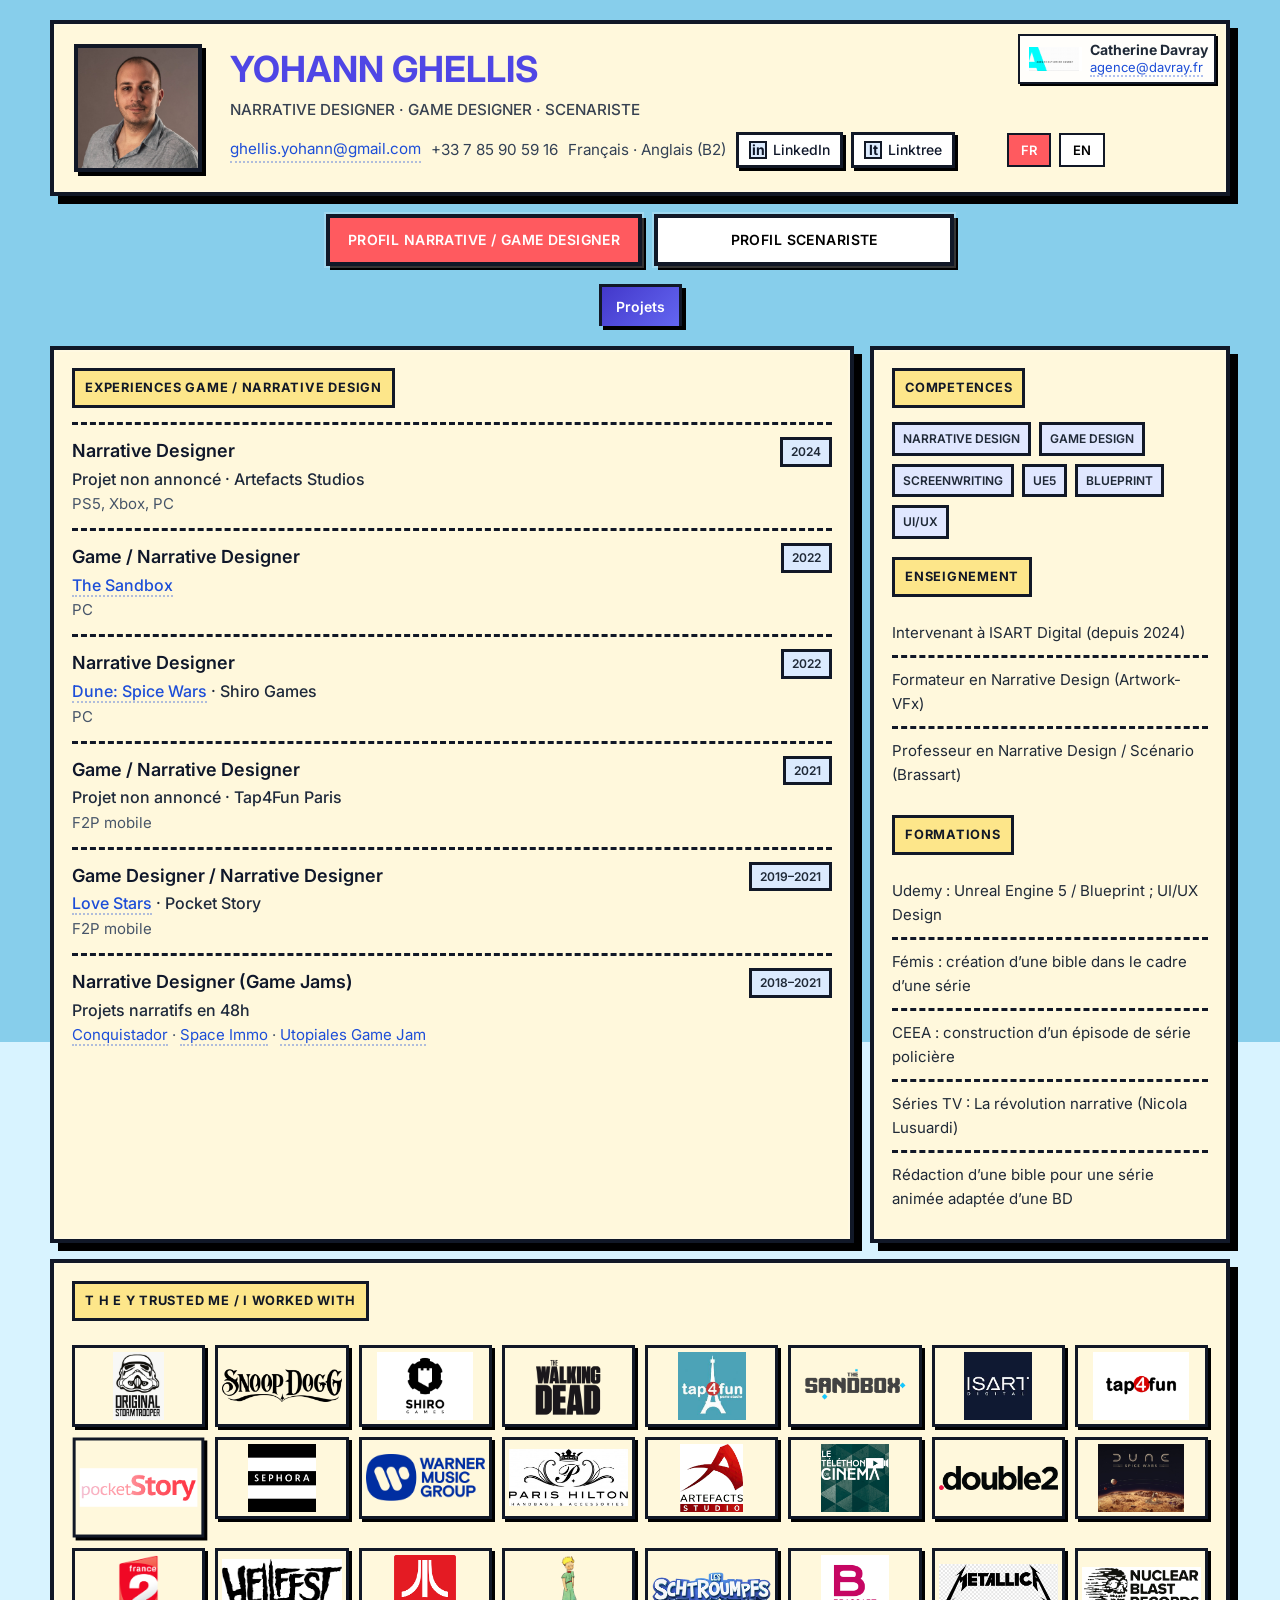
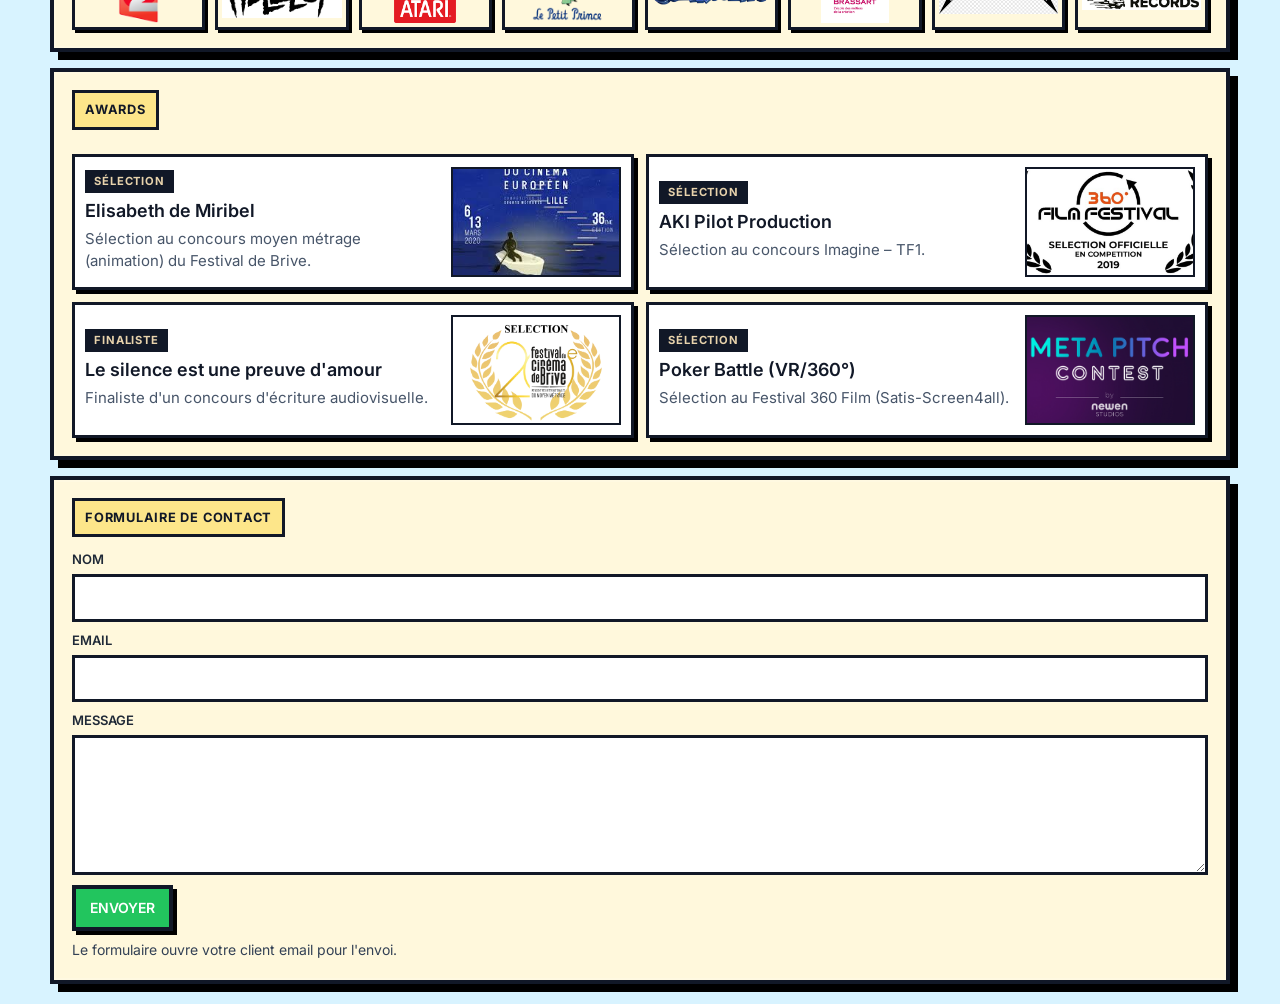
==== commit b50e32dd: "refactor: replace pixel fonts with Inter and Playfair Display Use standard web typography: Inter for" ====
--- a/index.html
+++ b/index.html
@@ -13,19 +13,19 @@
   <title>Yohann Ghellis, Portfolio (narrative &amp; game design)</title>
   <link rel="preconnect" href="https://fonts.googleapis.com">
   <link rel="preconnect" href="https://fonts.gstatic.com" crossorigin>
-  <link href="https://fonts.googleapis.com/css2?family=Press+Start+2P&family=Silkscreen:wght@400;700&display=swap" rel="stylesheet">
+  <link href="https://fonts.googleapis.com/css2?family=Inter:wght@400;500;600;700&family=Playfair+Display:wght@600;700&display=swap" rel="stylesheet">
   <style>
     :root{
-      --pixel-body:'Silkscreen', monospace;
-      --pixel-display:'Press Start 2P', cursive;
+      --font-sans:'Inter',system-ui,-apple-system,BlinkMacSystemFont,'Segoe UI',sans-serif;
+      --font-serif:'Playfair Display',Georgia,'Times New Roman',serif;
       --bg:#87ceeb;--bg2:#d8f3ff;--card:#fff8dc;--ink:#1f2937;--muted:#475569;
       --primary:#ff5a5f;--secondary:#4f46e5;--line:#111827;--ok:#22c55e;
       --title-bg:#fde68a;--date-bg:#dbeafe;--pill-bg:#e0e7ff;
     }
     body.screen-mode{--bg:#07090f;--bg2:#10141f;--card:#f7f2e8;--ink:#18130d;--muted:#5a4c3c;--primary:#8b1538;--secondary:#d4af7a;--line:#c9a86a;--title-bg:#f4ead7;--date-bg:#121826;--pill-bg:#efe3cc}
     *{box-sizing:border-box;margin:0;padding:0}
-    body{font-family:var(--pixel-body);color:var(--ink);background:linear-gradient(to bottom,var(--bg) 0 40%,var(--bg2) 40% 100%);min-height:100vh;padding:20px;image-rendering:pixelated;font-size:20px;line-height:1.45;-webkit-font-smoothing:none;-moz-osx-font-smoothing:unset;font-smooth:never;transition:background 1.1s ease,color .8s ease}
-    body.screen-mode{letter-spacing:.02em}
+    body{font-family:var(--font-sans);color:var(--ink);background:linear-gradient(to bottom,var(--bg) 0 40%,var(--bg2) 40% 100%);min-height:100vh;padding:20px;font-size:16px;line-height:1.6;-webkit-font-smoothing:antialiased;-moz-osx-font-smoothing:grayscale;transition:background 1.1s ease,color .8s ease}
+    body.screen-mode{letter-spacing:.01em}
     .wrap{max-width:1180px;margin:0 auto}
     .pixel-card{background:var(--card);border:4px solid var(--line);box-shadow:8px 8px 0 #000,0 0 0 2px rgba(255,255,255,.15) inset;transition:background .9s ease,border-color .8s ease,box-shadow .9s ease,border-radius .9s ease}
     body.screen-mode .pixel-card{border:1px solid var(--line);border-radius:10px;box-shadow:0 10px 24px rgba(0,0,0,.18),0 0 0 1px rgba(184,138,68,.25) inset}
@@ -40,37 +40,38 @@
     .agent-mini .agent-text{line-height:1.2}
     .agent-mini a{font-size:13px;color:#1d4ed8;text-decoration:none}
     .lang-switch{display:flex;gap:8px;flex-wrap:wrap;align-items:center}
-    .lang-btn{font-family:var(--pixel-display);font-size:10px;padding:7px 12px;border:2px solid var(--line);background:#fff;cursor:pointer;min-width:auto;line-height:1.4}
+    .lang-btn{font-family:var(--font-sans);font-size:13px;font-weight:600;padding:7px 12px;border:2px solid var(--line);background:#fff;cursor:pointer;min-width:auto;line-height:1.3}
     .lang-btn.active{background:var(--primary);color:#fff}
     body.screen-mode .agent-mini{border:1px solid var(--line);box-shadow:0 4px 10px rgba(0,0,0,.18);border-radius:6px;background:rgba(248,243,236,.96)}
     body.screen-mode .lang-btn{border:1px solid var(--line)}
 
-    h1{font-family:var(--pixel-display);font-size:22px;line-height:1.45;color:var(--secondary);margin-bottom:8px;transition:color .8s ease}
-    .subtitle{font-family:var(--pixel-display);font-size:10px;line-height:1.6;color:#374151;margin-bottom:10px}
-    .contact{color:#334155;display:flex;gap:10px;flex-wrap:wrap;align-items:center;font-size:16px}
+    h1{font-family:var(--font-sans);font-size:clamp(1.75rem,3vw,2.25rem);font-weight:700;line-height:1.2;color:var(--secondary);margin-bottom:8px;transition:color .8s ease}
+    .subtitle{font-family:var(--font-sans);font-size:0.95rem;font-weight:500;line-height:1.5;color:#374151;margin-bottom:10px}
+    body.screen-mode h1, body.screen-mode .subtitle, body.screen-mode h2, body.screen-mode .award-title{font-family:var(--font-serif)}
+    .contact{color:#334155;display:flex;gap:10px;flex-wrap:wrap;align-items:center;font-size:0.95rem}
     .social-links{display:flex;gap:8px;align-items:center;flex-wrap:wrap}
-    .social-link{display:inline-flex;align-items:center;gap:6px;padding:6px 10px;border:3px solid var(--line);background:#fff;color:#0f172a;text-decoration:none;box-shadow:3px 3px 0 #000;font-size:13px;line-height:1.3;transition:transform .15s ease,background .2s ease}
+    .social-link{display:inline-flex;align-items:center;gap:6px;padding:6px 10px;border:3px solid var(--line);background:#fff;color:#0f172a;text-decoration:none;box-shadow:3px 3px 0 #000;font-size:0.875rem;font-weight:500;line-height:1.3;transition:transform .15s ease,background .2s ease}
     .social-link:hover{transform:translateY(-1px);background:#eff6ff}
     .social-icon{width:18px;height:18px;display:inline-flex;align-items:center;justify-content:center;font-weight:700;border:2px solid var(--line);background:#dbeafe}
     body.screen-mode .social-link{border:1px solid var(--line);box-shadow:0 4px 10px rgba(0,0,0,.14);border-radius:6px}
     body.screen-mode .social-icon{border:1px solid var(--line);border-radius:4px}
 
     .tabs{margin:18px 0;display:flex;gap:12px;flex-wrap:wrap;justify-content:center;align-items:center}
-    .tab{font-family:var(--pixel-display);font-size:9px;font-weight:400;padding:14px 18px;border:4px solid var(--line);background:#fff;cursor:pointer;box-shadow:4px 4px 0 #000;animation:neonPulse 2.8s ease-in-out infinite;transition:transform .25s ease,background .35s ease,color .35s ease;min-width:300px;text-align:center;position:relative;letter-spacing:.04em;line-height:1.5;text-transform:uppercase}
+    .tab{font-family:var(--font-sans);font-size:0.875rem;font-weight:600;padding:12px 18px;border:4px solid var(--line);background:#fff;cursor:pointer;box-shadow:4px 4px 0 #000;animation:neonPulse 2.8s ease-in-out infinite;transition:transform .25s ease,background .35s ease,color .35s ease;min-width:300px;text-align:center;position:relative;letter-spacing:.03em;line-height:1.4;text-transform:uppercase}
     .tab:hover{transform:translateY(-2px)} .tab.active{background:var(--primary);color:#fff;animation-duration:2.4s}
     .tab::after{content:"";position:absolute;inset:-6px;border:2px solid rgba(255,255,255,.45);pointer-events:none;opacity:.45}
     @keyframes neonPulse{0%,100%{box-shadow:4px 4px 0 #000,0 0 8px rgba(79,70,229,.45),0 0 16px rgba(79,70,229,.3)}50%{box-shadow:4px 4px 0 #000,0 0 14px rgba(255,90,95,.85),0 0 30px rgba(255,90,95,.65),0 0 46px rgba(255,90,95,.35)}}
-    body.screen-mode .tab{font-size:9px;border:1px solid var(--line);box-shadow:0 8px 18px rgba(0,0,0,.16),0 0 0 1px rgba(184,138,68,.2) inset;animation:cinemaPulse 3.2s ease-in-out infinite;letter-spacing:.06em}
+    body.screen-mode .tab{font-size:0.875rem;font-weight:700;border:1px solid var(--line);box-shadow:0 8px 18px rgba(0,0,0,.16),0 0 0 1px rgba(184,138,68,.2) inset;animation:cinemaPulse 3.2s ease-in-out infinite;letter-spacing:.04em}
     @keyframes cinemaPulse{0%,100%{box-shadow:0 8px 18px rgba(0,0,0,.16),0 0 10px rgba(184,138,68,.25)}50%{box-shadow:0 10px 24px rgba(0,0,0,.22),0 0 22px rgba(184,138,68,.5)}}
 
     .layout{display:grid;grid-template-columns:1fr 360px;gap:16px}.main,.side{padding:18px}
-    h2{font-family:var(--pixel-display);font-size:10px;line-height:1.5;margin-bottom:14px;color:#111827;background:var(--title-bg);border:3px solid var(--line);padding:8px 10px;display:inline-block}
-    body.screen-mode h2{border:1px solid var(--line);border-radius:6px;font-size:10px;box-shadow:0 3px 12px rgba(0,0,0,.08)}
+    h2{font-family:var(--font-sans);font-size:0.8rem;font-weight:700;line-height:1.4;letter-spacing:.06em;text-transform:uppercase;margin-bottom:14px;color:#111827;background:var(--title-bg);border:3px solid var(--line);padding:8px 10px;display:inline-block}
+    body.screen-mode h2{border:1px solid var(--line);border-radius:6px;font-size:0.9rem;font-weight:700;letter-spacing:.04em;box-shadow:0 3px 12px rgba(0,0,0,.08)}
     .item{border-top:3px dashed #111827;padding:12px 0}.item:first-child{border-top:none;padding-top:0}
     body.screen-mode .item{border-top:1px solid rgba(201,168,106,.35)}
     body.screen-mode .hero{background:linear-gradient(180deg,rgba(9,12,20,.94),rgba(19,25,39,.88));border:1px solid rgba(212,175,122,.6)}
     body.screen-mode .photo{border:1px solid rgba(212,175,122,.7);box-shadow:0 0 0 2px rgba(212,175,122,.2)}
-    body.screen-mode .subtitle{color:#e7d7bd;text-transform:uppercase;letter-spacing:.1em;font-size:11px}
+    body.screen-mode .subtitle{color:#e7d7bd;text-transform:uppercase;letter-spacing:.08em;font-size:1rem;font-weight:600}
     body.screen-mode .contact{color:#dcc8a8}
     body.screen-mode .role{color:#1f1a15}
     body.screen-mode .org{color:#3a2c1b}
@@ -78,10 +79,10 @@
     body.screen-mode .date{background:linear-gradient(180deg,#141b2a,#0d111b);color:#e8d3ac;border:1px solid rgba(212,175,122,.7);font-weight:700}
     body.screen-mode .main, body.screen-mode .side, body.screen-mode .trusted-section, body.screen-mode .awards-section, body.screen-mode .contact-panel{background:linear-gradient(180deg,#fbf6ed,#f5ebdb)}
     .item-head{display:flex;justify-content:space-between;gap:10px;align-items:flex-start}
-    .role{font-size:18px;font-weight:700;color:#0f172a}.date{font-family:var(--pixel-display);font-size:8px;line-height:1.4;background:var(--date-bg);border:3px solid var(--line);padding:4px 8px}.org{font-size:16px;font-weight:700;color:#1e293b}.desc{font-size:15px;color:var(--muted)}
+    .role{font-size:1.125rem;font-weight:600;color:#0f172a}.date{font-size:0.75rem;font-weight:600;line-height:1.3;background:var(--date-bg);border:3px solid var(--line);padding:4px 8px}.org{font-size:1rem;font-weight:500;color:#1e293b}.desc{font-size:0.9375rem;color:var(--muted)}
     .section + .section{margin-top:18px}.profile-section{animation:fadeIn .7s ease}@keyframes fadeIn{from{opacity:0;transform:translateY(10px)}to{opacity:1;transform:none}}
-    .pill-list{display:flex;gap:8px;flex-wrap:wrap}.pill{font-family:var(--pixel-display);font-size:8px;line-height:1.4;border:3px solid var(--line);background:var(--pill-bg);padding:6px 8px}
-    .list{list-style:none}.list li{border-top:3px dashed #111827;padding:10px 0;font-size:15px}.list li:first-child{border-top:none}
+    .pill-list{display:flex;gap:8px;flex-wrap:wrap}.pill{font-size:0.75rem;font-weight:600;line-height:1.3;border:3px solid var(--line);background:var(--pill-bg);padding:6px 8px}
+    .list{list-style:none}.list li{border-top:3px dashed #111827;padding:10px 0;font-size:0.9375rem}.list li:first-child{border-top:none}
     a{color:#1d4ed8;text-decoration:none;border-bottom:2px dotted rgba(29,78,216,.35)} a:hover{color:#1e40af}
 
     .trusted-section,.contact-panel,.awards-section{margin-top:16px;padding:18px}
@@ -90,17 +91,17 @@
     .award-card{background:#fff;border:3px solid var(--line);box-shadow:4px 4px 0 #000;padding:10px;display:flex;flex-direction:row-reverse;align-items:center;gap:12px}
     .award-card img{width:170px;height:110px;object-fit:cover;border:2px solid var(--line);background:#fff;flex:0 0 auto}
     .award-copy{display:flex;flex-direction:column;gap:6px;min-width:0;flex:1}
-    .award-label{display:inline-block;font-family:var(--pixel-display);font-size:8px;line-height:1.4;letter-spacing:.08em;text-transform:uppercase;padding:3px 8px;border:1px solid var(--line);background:#111827;color:#e8d3ac;width:fit-content}
-    .award-title{font-family:var(--pixel-display);font-size:11px;line-height:1.45;color:#111827}
-    .award-text{font-size:14px;line-height:1.35;color:var(--muted)}
+    .award-label{display:inline-block;font-size:0.7rem;font-weight:700;line-height:1.3;letter-spacing:.08em;text-transform:uppercase;padding:3px 8px;border:1px solid var(--line);background:#111827;color:#e8d3ac;width:fit-content}
+    .award-title{font-size:1.125rem;font-weight:600;line-height:1.3;color:#111827}
+    .award-text{font-size:0.9375rem;line-height:1.5;color:var(--muted)}
     body.screen-mode .award-card{border:1px solid var(--line);box-shadow:0 6px 14px rgba(0,0,0,.15);border-radius:8px}
     body.screen-mode .award-card img{border:1px solid var(--line);border-radius:6px}
     .trusted-grid img{width:100%;height:82px;object-fit:contain;background:transparent;border:3px solid var(--line);box-shadow:3px 3px 0 #000;padding:4px}
     .trusted-grid img.featured-logo{height:101px;transform:scale(0.99);transform-origin:center;z-index:2;position:relative}
-    .field{display:flex;flex-direction:column;gap:6px;margin-bottom:10px} label{font-family:var(--pixel-display);font-size:8px;line-height:1.4}
-    input,textarea{font:inherit;font-size:15px;padding:8px;border:3px solid var(--line);background:#fff} textarea{min-height:140px}
-    button[type='submit']{font-family:var(--pixel-display);font-size:9px;line-height:1.4;border:4px solid var(--line);background:var(--ok);color:#fff;padding:10px 14px;box-shadow:4px 4px 0 #000;cursor:pointer}
-    .footer-note{font-size:14px;color:#334155;margin-top:8px}
+    .field{display:flex;flex-direction:column;gap:6px;margin-bottom:10px} label{font-size:0.8125rem;font-weight:600;line-height:1.3}
+    input,textarea{font:inherit;font-size:1rem;padding:8px;border:3px solid var(--line);background:#fff} textarea{min-height:140px}
+    button[type='submit']{font-family:var(--font-sans);font-size:0.875rem;font-weight:600;line-height:1.3;border:4px solid var(--line);background:var(--ok);color:#fff;padding:10px 14px;box-shadow:4px 4px 0 #000;cursor:pointer}
+    .footer-note{font-size:0.875rem;color:#334155;margin-top:8px}
 
     /* ========================================
        RESPONSIVE DESIGN - BREAKPOINTS
@@ -114,116 +115,116 @@
       .layout { grid-template-columns: 1fr 320px; gap: 14px; }
       .hero-grid { grid-template-columns: 120px 1fr; gap: 14px; }
       .photo { width: 110px; height: 110px; }
-      h1 { font-size: clamp(18px, 2.2vw, 22px); }
-      .subtitle { font-size: 9px; }
+      h1 { font-size: clamp(1.5rem, 2.2vw, 2rem); }
+      .subtitle { font-size: 0.9rem; }
       .agent-mini { max-width: 280px; }
     }
 
     /* Tablet (768px - 1023px) */
     @media (max-width: 1023px) {
-      body { font-size: clamp(16px, 2vw, 20px); padding: 16px; }
+      body { font-size: clamp(15px, 2vw, 16px); padding: 16px; }
       .layout { grid-template-columns: 1fr; gap: 12px; }
       .side { order: 2; }
       .main { order: 1; }
       .hero-grid { grid-template-columns: 100px 1fr; gap: 12px; }
       .photo { width: 92px; height: 92px; border-width: 3px; }
-      h1 { font-size: clamp(16px, 2.5vw, 20px); }
-      .subtitle { font-size: 8px; }
-      .role { font-size: clamp(15px, 3vw, 18px); }
-      .org { font-size: clamp(14px, 2.5vw, 16px); }
-      .desc { font-size: clamp(13px, 2vw, 15px); }
-      .contact { font-size: clamp(13px, 2vw, 15px); flex-wrap: wrap; gap: 8px; }
+      h1 { font-size: clamp(1.4rem, 2.5vw, 1.75rem); }
+      .subtitle { font-size: 0.875rem; }
+      .role { font-size: clamp(1rem, 3vw, 1.125rem); }
+      .org { font-size: clamp(0.9rem, 2.5vw, 1rem); }
+      .desc { font-size: clamp(0.875rem, 2vw, 0.9375rem); }
+      .contact { font-size: clamp(0.875rem, 2vw, 0.95rem); flex-wrap: wrap; gap: 8px; }
       .agent-mini { position: relative; top: auto; right: auto; left: auto; max-width: 100%; margin-bottom: 12px; font-size: 13px; }
       .agent-mini img { width: 48px; height: 20px; }
       .agent-mini a { font-size: 12px; }
       .tabs { gap: 10px; margin: 14px 0; }
-      .tab { min-width: 240px; font-size: 8px; padding: 12px 12px; }
+      .tab { min-width: 240px; font-size: 0.8125rem; padding: 10px 12px; }
       .awards-grid { grid-template-columns: repeat(2, 1fr); gap: 10px; }
       .award-card img { width: 140px; height: 90px; }
       .trusted-grid { grid-template-columns: repeat(auto-fit, minmax(100px, 1fr)); }
       .trusted-grid img { height: 70px; }
-      input, textarea { font-size: clamp(13px, 2vw, 15px); }
-      .social-link { font-size: 12px; padding: 5px 8px; }
+      input, textarea { font-size: clamp(0.9rem, 2vw, 1rem); }
+      .social-link { font-size: 0.8125rem; padding: 5px 8px; }
     }
 
     /* Mobile Landscape / Large Phone (480px - 767px) */
     @media (max-width: 767px) {
-      body { font-size: clamp(14px, 4vw, 18px); padding: 12px; }
+      body { font-size: clamp(14px, 4vw, 16px); padding: 12px; }
       .wrap { max-width: 100%; padding: 12px; }
       .pixel-card { border-width: 3px; box-shadow: 5px 5px 0 #000; }
       .hero { padding: 16px; }
       .hero-grid { grid-template-columns: 80px 1fr; gap: 10px; margin-top: 0; }
       .photo { width: 72px; height: 72px; border-width: 3px; box-shadow: 2px 2px 0 #000; }
-      h1 { font-size: clamp(14px, 4vw, 18px); margin-bottom: 6px; }
-      .subtitle { font-size: 8px; line-height: 1.5; margin-bottom: 8px; }
-      .contact { font-size: 13px; flex-direction: column; align-items: flex-start; gap: 6px; }
+      h1 { font-size: clamp(1.25rem, 4vw, 1.6rem); margin-bottom: 6px; }
+      .subtitle { font-size: 0.8125rem; line-height: 1.5; margin-bottom: 8px; }
+      .contact { font-size: 0.875rem; flex-direction: column; align-items: flex-start; gap: 6px; }
       .lang-switch { margin-left: 0 !important; margin-top: 8px; }
-      .lang-btn { font-size: 9px; padding: 8px 12px; min-height: 44px; min-width: 44px; }
+      .lang-btn { font-size: 0.8125rem; padding: 8px 12px; min-height: 44px; min-width: 44px; }
       .agent-mini { font-size: 12px; padding: 8px; gap: 6px; }
       .agent-mini img { width: 44px; height: 18px; }
       .tabs { flex-direction: column; gap: 8px; margin: 12px 0; }
-      .tab { width: 100%; min-width: 0; font-size: 8px; padding: 14px 16px; min-height: 48px; }
+      .tab { width: 100%; min-width: 0; font-size: 0.8125rem; padding: 14px 16px; min-height: 48px; }
       .tab::after { inset: -4px; }
       .item-head { flex-direction: column; gap: 6px; }
-      .date { font-size: 7px; padding: 3px 6px; border-width: 2px; }
-      .role { font-size: clamp(14px, 4vw, 16px); }
-      .org { font-size: clamp(13px, 3.5vw, 15px); }
-      .desc { font-size: clamp(12px, 3.5vw, 14px); }
-      h2 { font-size: 8px; padding: 6px 8px; border-width: 2px; }
-      .pill { font-size: 7px; padding: 5px 7px; border-width: 2px; }
+      .date { font-size: 0.7rem; padding: 3px 6px; border-width: 2px; }
+      .role { font-size: clamp(1rem, 4vw, 1.125rem); }
+      .org { font-size: clamp(0.9rem, 3.5vw, 1rem); }
+      .desc { font-size: clamp(0.85rem, 3.5vw, 0.9375rem); }
+      h2 { font-size: 0.75rem; padding: 6px 8px; border-width: 2px; }
+      .pill { font-size: 0.7rem; padding: 5px 7px; border-width: 2px; }
       .awards-grid { grid-template-columns: 1fr; gap: 10px; }
       .award-card { flex-direction: column; padding: 12px; }
       .award-card img { width: 100%; height: 140px; border-width: 2px; }
-      .award-title { font-size: 10px; }
-      .award-text { font-size: 13px; }
-      .award-label { font-size: 7px; }
+      .award-title { font-size: 1rem; }
+      .award-text { font-size: 0.875rem; }
+      .award-label { font-size: 0.65rem; }
       .trusted-grid { grid-template-columns: repeat(3, 1fr); gap: 8px; }
       .trusted-grid img { height: 60px; border-width: 2px; box-shadow: 2px 2px 0 #000; }
       .trusted-grid img.featured-logo { height: 70px; }
       .main, .side, .trusted-section, .awards-section, .contact-panel { padding: 14px; }
       .field { margin-bottom: 12px; }
-      label { font-size: 7px; }
-      input, textarea { font-size: 14px; padding: 10px; border-width: 2px; min-height: 44px; }
+      label { font-size: 0.8125rem; }
+      input, textarea { font-size: 1rem; padding: 10px; border-width: 2px; min-height: 44px; }
       textarea { min-height: 120px; }
-      button[type='submit'] { font-size: 8px; padding: 12px 16px; width: 100%; min-height: 48px; }
+      button[type='submit'] { font-size: 0.875rem; padding: 12px 16px; width: 100%; min-height: 48px; }
       .social-links { gap: 6px; }
-      .social-link { font-size: 11px; padding: 8px 10px; min-height: 44px; border-width: 2px; box-shadow: 2px 2px 0 #000; }
+      .social-link { font-size: 0.8125rem; padding: 8px 10px; min-height: 44px; border-width: 2px; box-shadow: 2px 2px 0 #000; }
       .social-icon { width: 16px; height: 16px; border-width: 2px; }
-      .footer-note { font-size: 12px; }
-      .hub-link { font-size: 8px; padding: 12px 16px; width: 100%; justify-content: center; min-height: 48px; }
+      .footer-note { font-size: 0.8125rem; }
+      .hub-link { font-size: 0.8125rem; padding: 12px 16px; width: 100%; justify-content: center; min-height: 48px; }
       .section + .section { margin-top: 14px; }
-      .list li { font-size: clamp(12px, 3.5vw, 14px); padding: 8px 0; }
+      .list li { font-size: clamp(0.85rem, 3.5vw, 0.9375rem); padding: 8px 0; }
     }
 
     /* Small Mobile (max 479px) */
     @media (max-width: 479px) {
-      body { font-size: clamp(13px, 4.5vw, 16px); padding: 8px; }
+      body { font-size: clamp(14px, 4.5vw, 16px); padding: 8px; }
       .wrap { padding: 8px; }
       .pixel-card { border-width: 2px; box-shadow: 3px 3px 0 #000; }
       .hero { padding: 12px; }
       .hero-grid { grid-template-columns: 1fr; justify-items: center; text-align: center; }
       .photo { width: 80px; height: 80px; }
-      h1 { font-size: clamp(12px, 5vw, 16px); }
-      .subtitle { font-size: 7px; }
-      .contact { font-size: 12px; align-items: center; }
+      h1 { font-size: clamp(1.15rem, 5vw, 1.4rem); }
+      .subtitle { font-size: 0.75rem; }
+      .contact { font-size: 0.8125rem; align-items: center; }
       .lang-switch { width: 100%; justify-content: center; }
       .agent-mini { font-size: 11px; }
       .agent-row { flex-wrap: wrap; justify-content: center; }
-      .tab { font-size: 7px; padding: 12px 14px; }
-      .role { font-size: clamp(13px, 5vw, 15px); }
-      .org { font-size: clamp(12px, 4.5vw, 14px); }
-      .desc { font-size: clamp(11px, 4vw, 13px); }
-      h2 { font-size: 7px; }
-      .pill { font-size: 7px; padding: 4px 6px; }
+      .tab { font-size: 0.75rem; padding: 12px 14px; }
+      .role { font-size: clamp(0.95rem, 5vw, 1.05rem); }
+      .org { font-size: clamp(0.875rem, 4.5vw, 0.95rem); }
+      .desc { font-size: clamp(0.8125rem, 4vw, 0.9rem); }
+      h2 { font-size: 0.7rem; }
+      .pill { font-size: 0.65rem; padding: 4px 6px; }
       .award-card img { height: 120px; }
-      .award-title { font-size: 9px; }
-      .award-text { font-size: 12px; }
+      .award-title { font-size: 0.95rem; }
+      .award-text { font-size: 0.8125rem; }
       .trusted-grid { grid-template-columns: repeat(2, 1fr); }
       .trusted-grid img { height: 50px; }
       .main, .side, .trusted-section, .awards-section, .contact-panel { padding: 12px; }
-      input, textarea { font-size: 14px; }
-      .social-link { font-size: 10px; }
-      .list li { font-size: clamp(11px, 4vw, 13px); }
+      input, textarea { font-size: 1rem; }
+      .social-link { font-size: 0.75rem; }
+      .list li { font-size: clamp(0.8125rem, 4vw, 0.9rem); }
     }
 
     /* Touch device optimizations */
@@ -248,9 +249,9 @@
     :focus-visible{outline:3px solid var(--secondary);outline-offset:2px}
     .tab:focus-visible,.lang-btn:focus-visible,.social-link:focus-visible,button[type='submit']:focus-visible{outline-offset:4px}
     .projets-link-row{display:flex;justify-content:center;margin:0 0 20px}
-    .hub-link{display:inline-flex;align-items:center;gap:8px;padding:10px 14px;border:3px solid var(--line);background:linear-gradient(135deg,#4338ca,#6366f1);color:#fff!important;text-decoration:none;box-shadow:4px 4px 0 #000;font-size:9px;font-family:var(--pixel-display);line-height:1.5;border-bottom:none!important;max-width:100%}
+    .hub-link{display:inline-flex;align-items:center;gap:8px;padding:10px 14px;border:3px solid var(--line);background:linear-gradient(135deg,#4338ca,#6366f1);color:#fff!important;text-decoration:none;box-shadow:4px 4px 0 #000;font-size:0.875rem;font-family:var(--font-sans);font-weight:600;line-height:1.4;border-bottom:none!important;max-width:100%}
     .hub-link:hover{filter:brightness(1.07);color:#fff!important}
-    body.screen-mode .hub-link{font-size:9px;border-radius:8px;border:1px solid #7a5c10;background:linear-gradient(145deg,#c9a227 0%,#e8c547 45%,#f0d060 100%);color:#1f1608!important;text-shadow:0 1px 0 rgba(255,248,220,.45);box-shadow:0 6px 18px rgba(0,0,0,.28),inset 0 1px 0 rgba(255,255,255,.35)}
+    body.screen-mode .hub-link{font-size:0.875rem;border-radius:8px;border:1px solid #7a5c10;background:linear-gradient(145deg,#c9a227 0%,#e8c547 45%,#f0d060 100%);color:#1f1608!important;text-shadow:0 1px 0 rgba(255,248,220,.45);box-shadow:0 6px 18px rgba(0,0,0,.28),inset 0 1px 0 rgba(255,255,255,.35)}
     body.screen-mode .hub-link:hover{filter:brightness(1.06);color:#120d04!important;box-shadow:0 8px 22px rgba(0,0,0,.32),inset 0 1px 0 rgba(255,255,255,.45)}
   </style>
 </head>
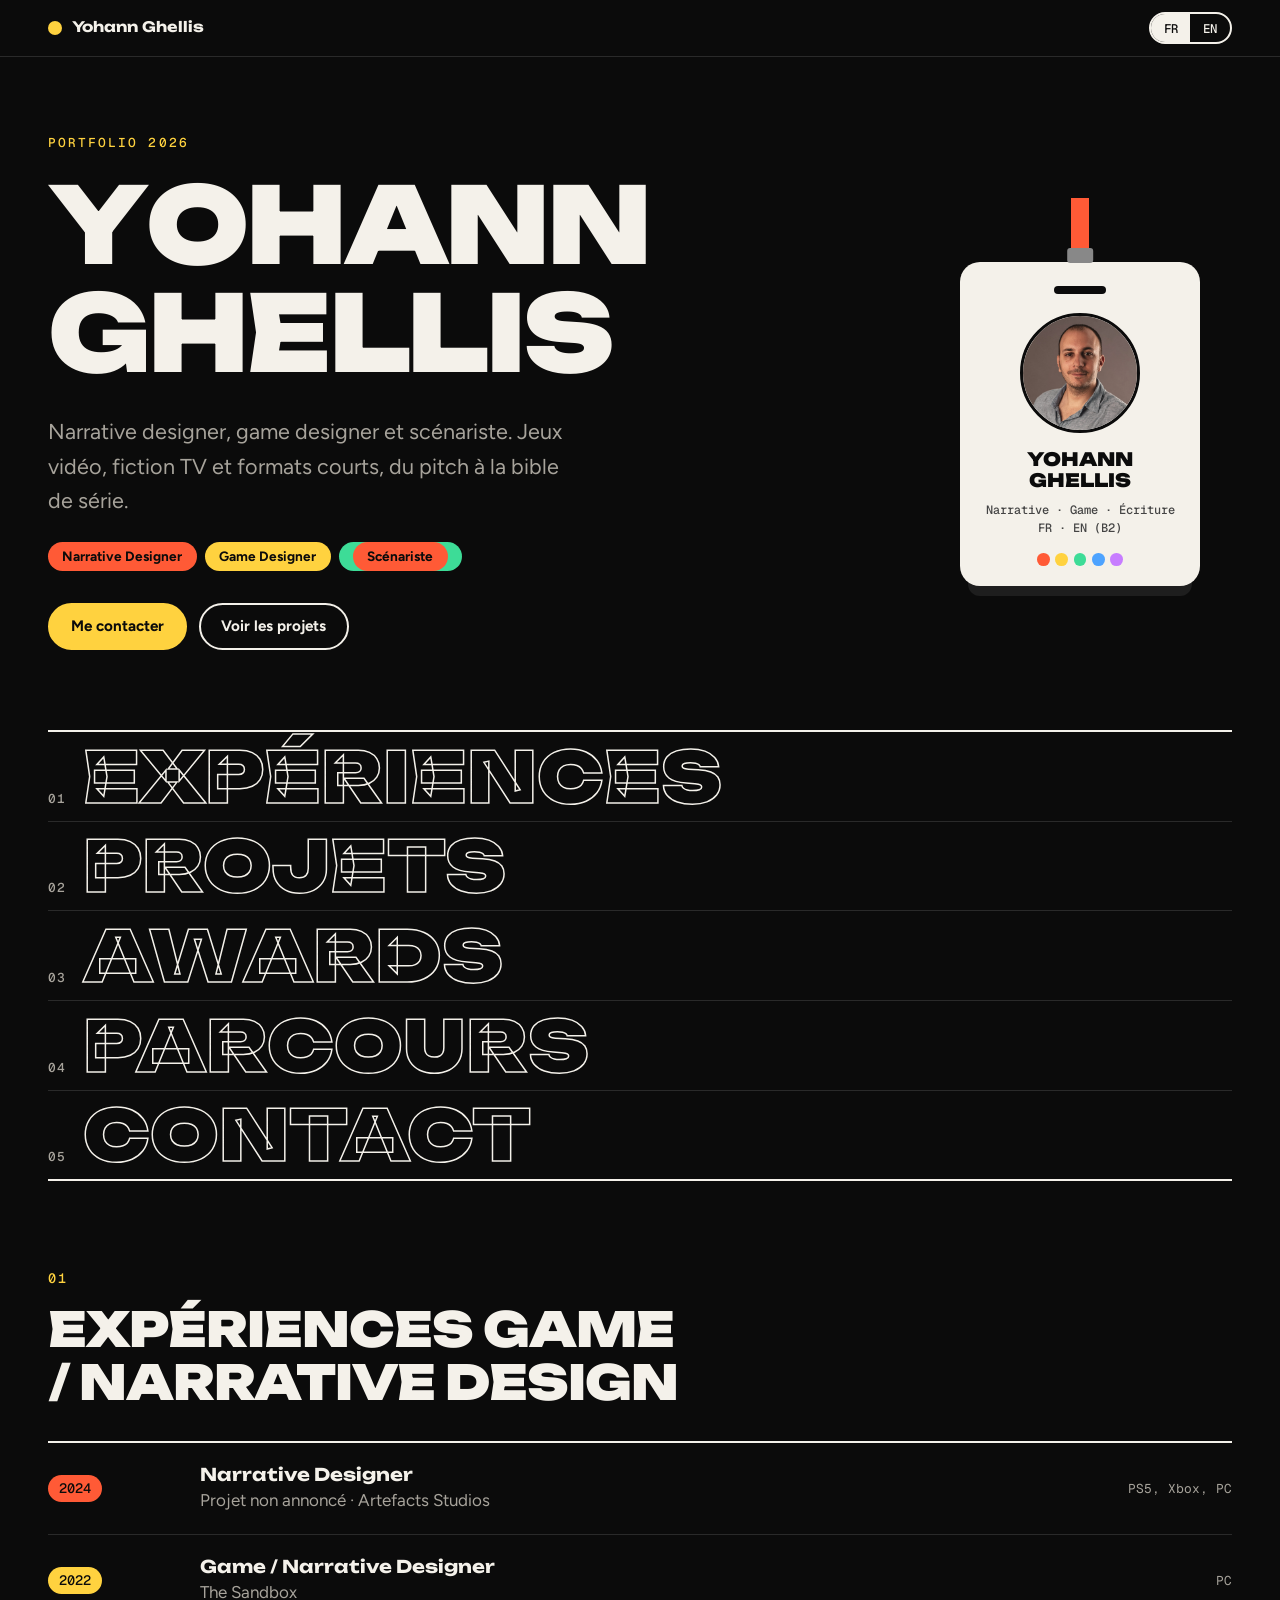
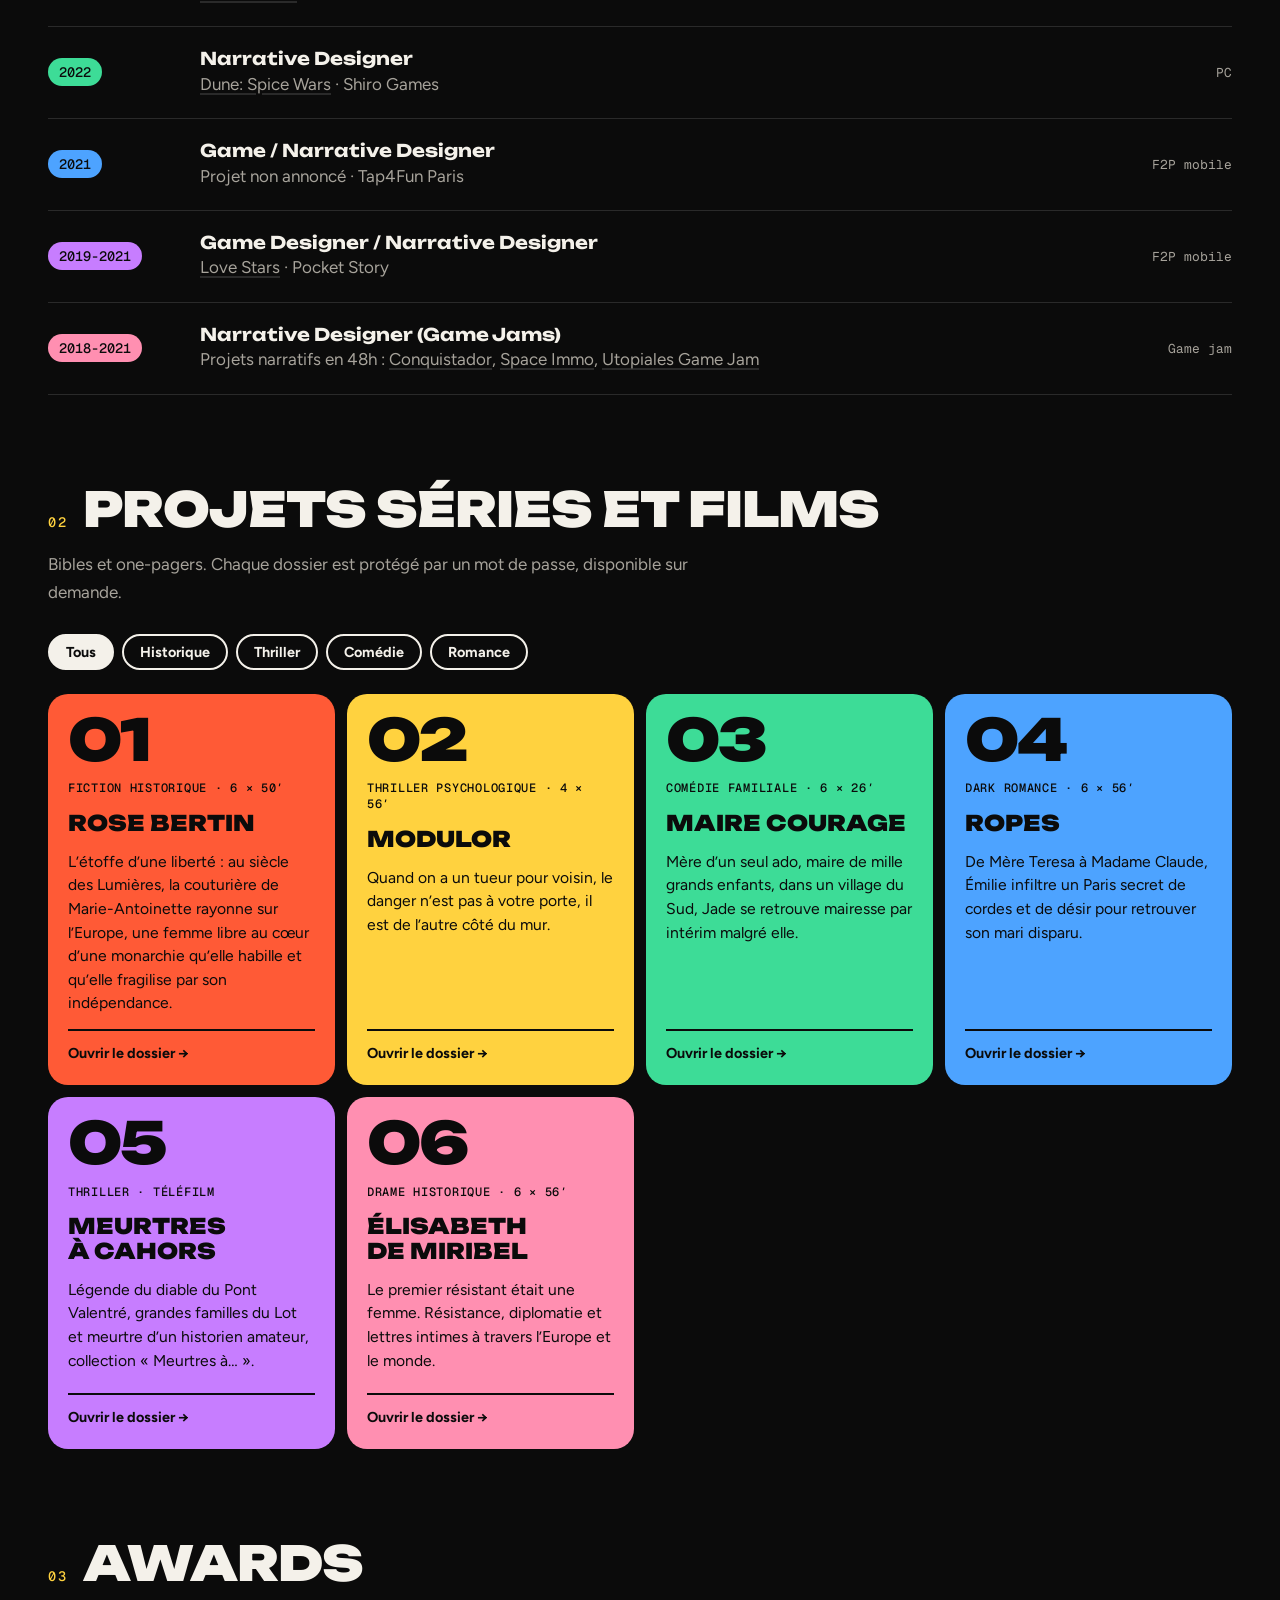
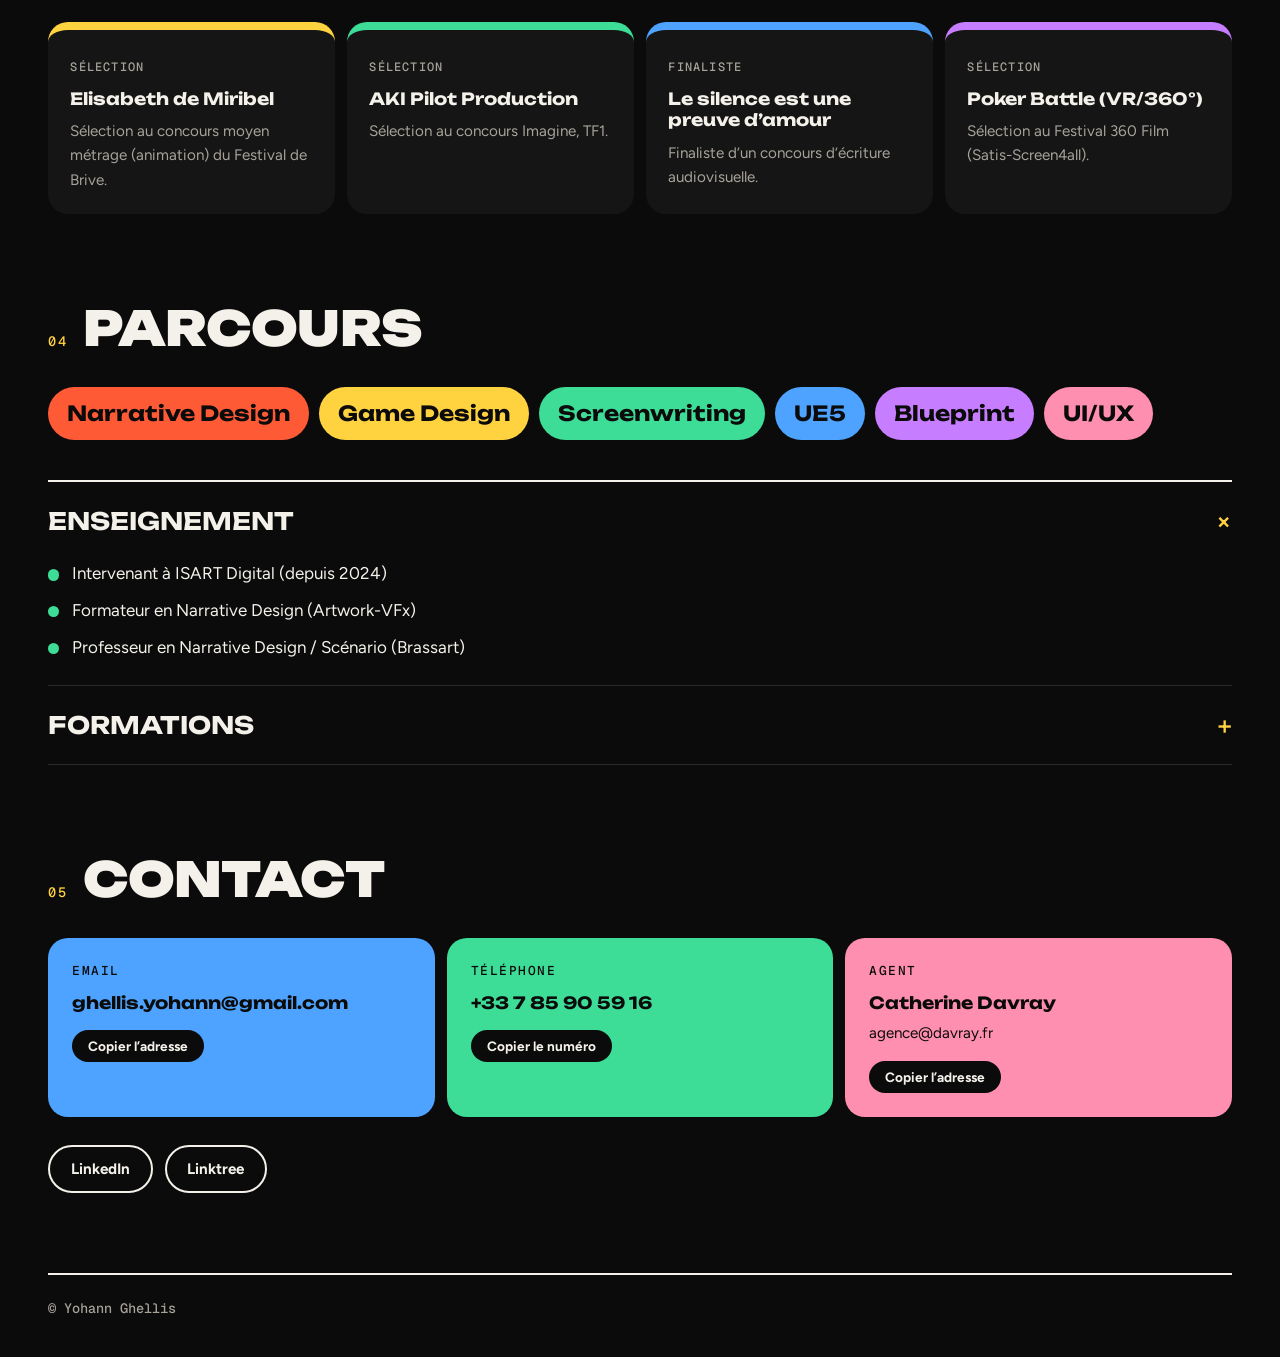
==== commit e912219e: "Refonte du portfolio : style ludique sur fond noir, responsive, bilingue FR/EN Co-Authored-By: Claud" ====
--- a/index.html
+++ b/index.html
@@ -1,492 +1,435 @@
 <!doctype html>
 <html lang="fr">
 <head>
-  <meta charset="UTF-8" />
-  <meta name="viewport" content="width=device-width, initial-scale=1.0" />
-  <meta name="description" content="Yohann Ghellis, narrative designer, game designer et scénariste. Expériences jeu vidéo, téléfilm et courts-métrages. Portfolio bilingue FR/EN." />
-  <meta name="theme-color" content="#87ceeb" />
-  <meta property="og:type" content="website" />
-  <meta property="og:title" content="Yohann Ghellis, Portfolio" />
-  <meta property="og:description" content="Narrative designer, game designer et scénariste, jeux vidéo, fiction TV et courts formats." />
-  <meta property="og:locale" content="fr_FR" />
-  <meta name="twitter:card" content="summary_large_image" />
-  <title>Yohann Ghellis, Portfolio (narrative &amp; game design)</title>
-  <link rel="preconnect" href="https://fonts.googleapis.com">
-  <link rel="preconnect" href="https://fonts.gstatic.com" crossorigin>
-  <link href="https://fonts.googleapis.com/css2?family=Inter:wght@400;500;600;700&family=Playfair+Display:wght@600;700&display=swap" rel="stylesheet">
-  <style>
-    :root{
-      --font-sans:'Inter',system-ui,-apple-system,BlinkMacSystemFont,'Segoe UI',sans-serif;
-      --font-serif:'Playfair Display',Georgia,'Times New Roman',serif;
-      --bg:#87ceeb;--bg2:#d8f3ff;--card:#fff8dc;--ink:#1f2937;--muted:#475569;
-      --primary:#ff5a5f;--secondary:#4f46e5;--line:#111827;--ok:#22c55e;
-      --title-bg:#fde68a;--date-bg:#dbeafe;--pill-bg:#e0e7ff;
-    }
-    body.screen-mode{--bg:#07090f;--bg2:#10141f;--card:#f7f2e8;--ink:#18130d;--muted:#5a4c3c;--primary:#8b1538;--secondary:#d4af7a;--line:#c9a86a;--title-bg:#f4ead7;--date-bg:#121826;--pill-bg:#efe3cc}
-    *{box-sizing:border-box;margin:0;padding:0}
-    body{font-family:var(--font-sans);color:var(--ink);background:linear-gradient(to bottom,var(--bg) 0 40%,var(--bg2) 40% 100%);min-height:100vh;padding:20px;font-size:16px;line-height:1.6;-webkit-font-smoothing:antialiased;-moz-osx-font-smoothing:grayscale;transition:background 1.1s ease,color .8s ease}
-    body.screen-mode{letter-spacing:.01em}
-    .wrap{max-width:1180px;margin:0 auto}
-    .pixel-card{background:var(--card);border:4px solid var(--line);box-shadow:8px 8px 0 #000,0 0 0 2px rgba(255,255,255,.15) inset;transition:background .9s ease,border-color .8s ease,box-shadow .9s ease,border-radius .9s ease}
-    body.screen-mode .pixel-card{border:1px solid var(--line);border-radius:10px;box-shadow:0 10px 24px rgba(0,0,0,.18),0 0 0 1px rgba(184,138,68,.25) inset}
-
-    .hero{padding:20px;position:relative}
-    .hero-grid{display:grid;grid-template-columns:140px 1fr;gap:16px;align-items:center}
-    .photo{width:128px;height:128px;object-fit:cover;border:4px solid var(--line);box-shadow:4px 4px 0 #000;background:#fff}
-
-    .agent-mini{position:absolute;top:10px;right:10px;display:flex;flex-direction:column;gap:8px;background:rgba(255,255,255,.9);border:2px solid var(--line);padding:6px;font-size:14px;box-shadow:2px 2px 0 #000;max-width:320px}
-    .agent-row{display:flex;align-items:center;gap:8px}
-    .agent-mini img{width:56px;height:24px;object-fit:contain;background:#fff}
-    .agent-mini .agent-text{line-height:1.2}
-    .agent-mini a{font-size:13px;color:#1d4ed8;text-decoration:none}
-    .lang-switch{display:flex;gap:8px;flex-wrap:wrap;align-items:center}
-    .lang-btn{font-family:var(--font-sans);font-size:13px;font-weight:600;padding:7px 12px;border:2px solid var(--line);background:#fff;cursor:pointer;min-width:auto;line-height:1.3}
-    .lang-btn.active{background:var(--primary);color:#fff}
-    body.screen-mode .agent-mini{border:1px solid var(--line);box-shadow:0 4px 10px rgba(0,0,0,.18);border-radius:6px;background:rgba(248,243,236,.96)}
-    body.screen-mode .lang-btn{border:1px solid var(--line)}
-
-    h1{font-family:var(--font-sans);font-size:clamp(1.75rem,3vw,2.25rem);font-weight:700;line-height:1.2;color:var(--secondary);margin-bottom:8px;transition:color .8s ease}
-    .subtitle{font-family:var(--font-sans);font-size:0.95rem;font-weight:500;line-height:1.5;color:#374151;margin-bottom:10px}
-    body.screen-mode h1, body.screen-mode .subtitle, body.screen-mode h2, body.screen-mode .award-title{font-family:var(--font-serif)}
-    .contact{color:#334155;display:flex;gap:10px;flex-wrap:wrap;align-items:center;font-size:0.95rem}
-    .social-links{display:flex;gap:8px;align-items:center;flex-wrap:wrap}
-    .social-link{display:inline-flex;align-items:center;gap:6px;padding:6px 10px;border:3px solid var(--line);background:#fff;color:#0f172a;text-decoration:none;box-shadow:3px 3px 0 #000;font-size:0.875rem;font-weight:500;line-height:1.3;transition:transform .15s ease,background .2s ease}
-    .social-link:hover{transform:translateY(-1px);background:#eff6ff}
-    .social-icon{width:18px;height:18px;display:inline-flex;align-items:center;justify-content:center;font-weight:700;border:2px solid var(--line);background:#dbeafe}
-    body.screen-mode .social-link{border:1px solid var(--line);box-shadow:0 4px 10px rgba(0,0,0,.14);border-radius:6px}
-    body.screen-mode .social-icon{border:1px solid var(--line);border-radius:4px}
-
-    .tabs{margin:18px 0;display:flex;gap:12px;flex-wrap:wrap;justify-content:center;align-items:center}
-    .tab{font-family:var(--font-sans);font-size:0.875rem;font-weight:600;padding:12px 18px;border:4px solid var(--line);background:#fff;cursor:pointer;box-shadow:4px 4px 0 #000;animation:neonPulse 2.8s ease-in-out infinite;transition:transform .25s ease,background .35s ease,color .35s ease;min-width:300px;text-align:center;position:relative;letter-spacing:.03em;line-height:1.4;text-transform:uppercase}
-    .tab:hover{transform:translateY(-2px)} .tab.active{background:var(--primary);color:#fff;animation-duration:2.4s}
-    .tab::after{content:"";position:absolute;inset:-6px;border:2px solid rgba(255,255,255,.45);pointer-events:none;opacity:.45}
-    @keyframes neonPulse{0%,100%{box-shadow:4px 4px 0 #000,0 0 8px rgba(79,70,229,.45),0 0 16px rgba(79,70,229,.3)}50%{box-shadow:4px 4px 0 #000,0 0 14px rgba(255,90,95,.85),0 0 30px rgba(255,90,95,.65),0 0 46px rgba(255,90,95,.35)}}
-    body.screen-mode .tab{font-size:0.875rem;font-weight:700;border:1px solid var(--line);box-shadow:0 8px 18px rgba(0,0,0,.16),0 0 0 1px rgba(184,138,68,.2) inset;animation:cinemaPulse 3.2s ease-in-out infinite;letter-spacing:.04em}
-    @keyframes cinemaPulse{0%,100%{box-shadow:0 8px 18px rgba(0,0,0,.16),0 0 10px rgba(184,138,68,.25)}50%{box-shadow:0 10px 24px rgba(0,0,0,.22),0 0 22px rgba(184,138,68,.5)}}
-
-    .layout{display:grid;grid-template-columns:1fr 360px;gap:16px}.main,.side{padding:18px}
-    h2{font-family:var(--font-sans);font-size:0.8rem;font-weight:700;line-height:1.4;letter-spacing:.06em;text-transform:uppercase;margin-bottom:14px;color:#111827;background:var(--title-bg);border:3px solid var(--line);padding:8px 10px;display:inline-block}
-    body.screen-mode h2{border:1px solid var(--line);border-radius:6px;font-size:0.9rem;font-weight:700;letter-spacing:.04em;box-shadow:0 3px 12px rgba(0,0,0,.08)}
-    .item{border-top:3px dashed #111827;padding:12px 0}.item:first-child{border-top:none;padding-top:0}
-    body.screen-mode .item{border-top:1px solid rgba(201,168,106,.35)}
-    body.screen-mode .hero{background:linear-gradient(180deg,rgba(9,12,20,.94),rgba(19,25,39,.88));border:1px solid rgba(212,175,122,.6)}
-    body.screen-mode .photo{border:1px solid rgba(212,175,122,.7);box-shadow:0 0 0 2px rgba(212,175,122,.2)}
-    body.screen-mode .subtitle{color:#e7d7bd;text-transform:uppercase;letter-spacing:.08em;font-size:1rem;font-weight:600}
-    body.screen-mode .contact{color:#dcc8a8}
-    body.screen-mode .role{color:#1f1a15}
-    body.screen-mode .org{color:#3a2c1b}
-    body.screen-mode .desc{color:#5f4d36}
-    body.screen-mode .date{background:linear-gradient(180deg,#141b2a,#0d111b);color:#e8d3ac;border:1px solid rgba(212,175,122,.7);font-weight:700}
-    body.screen-mode .main, body.screen-mode .side, body.screen-mode .trusted-section, body.screen-mode .awards-section, body.screen-mode .contact-panel{background:linear-gradient(180deg,#fbf6ed,#f5ebdb)}
-    .item-head{display:flex;justify-content:space-between;gap:10px;align-items:flex-start}
-    .role{font-size:1.125rem;font-weight:600;color:#0f172a}.date{font-size:0.75rem;font-weight:600;line-height:1.3;background:var(--date-bg);border:3px solid var(--line);padding:4px 8px}.org{font-size:1rem;font-weight:500;color:#1e293b}.desc{font-size:0.9375rem;color:var(--muted)}
-    .section + .section{margin-top:18px}.profile-section{animation:fadeIn .7s ease}@keyframes fadeIn{from{opacity:0;transform:translateY(10px)}to{opacity:1;transform:none}}
-    .pill-list{display:flex;gap:8px;flex-wrap:wrap}.pill{font-size:0.75rem;font-weight:600;line-height:1.3;border:3px solid var(--line);background:var(--pill-bg);padding:6px 8px}
-    .list{list-style:none}.list li{border-top:3px dashed #111827;padding:10px 0;font-size:0.9375rem}.list li:first-child{border-top:none}
-    a{color:#1d4ed8;text-decoration:none;border-bottom:2px dotted rgba(29,78,216,.35)} a:hover{color:#1e40af}
-
-    .trusted-section,.contact-panel,.awards-section{margin-top:16px;padding:18px}
-    .trusted-grid{display:grid;grid-template-columns:repeat(auto-fit,minmax(120px,1fr));gap:10px;margin-top:10px}
-    .awards-grid{display:grid;grid-template-columns:repeat(2,minmax(0,1fr));gap:12px;margin-top:10px}
-    .award-card{background:#fff;border:3px solid var(--line);box-shadow:4px 4px 0 #000;padding:10px;display:flex;flex-direction:row-reverse;align-items:center;gap:12px}
-    .award-card img{width:170px;height:110px;object-fit:cover;border:2px solid var(--line);background:#fff;flex:0 0 auto}
-    .award-copy{display:flex;flex-direction:column;gap:6px;min-width:0;flex:1}
-    .award-label{display:inline-block;font-size:0.7rem;font-weight:700;line-height:1.3;letter-spacing:.08em;text-transform:uppercase;padding:3px 8px;border:1px solid var(--line);background:#111827;color:#e8d3ac;width:fit-content}
-    .award-title{font-size:1.125rem;font-weight:600;line-height:1.3;color:#111827}
-    .award-text{font-size:0.9375rem;line-height:1.5;color:var(--muted)}
-    body.screen-mode .award-card{border:1px solid var(--line);box-shadow:0 6px 14px rgba(0,0,0,.15);border-radius:8px}
-    body.screen-mode .award-card img{border:1px solid var(--line);border-radius:6px}
-    .trusted-grid img{width:100%;height:82px;object-fit:contain;background:transparent;border:3px solid var(--line);box-shadow:3px 3px 0 #000;padding:4px}
-    .trusted-grid img.featured-logo{height:101px;transform:scale(0.99);transform-origin:center;z-index:2;position:relative}
-    .field{display:flex;flex-direction:column;gap:6px;margin-bottom:10px} label{font-size:0.8125rem;font-weight:600;line-height:1.3}
-    input,textarea{font:inherit;font-size:1rem;padding:8px;border:3px solid var(--line);background:#fff} textarea{min-height:140px}
-    button[type='submit']{font-family:var(--font-sans);font-size:0.875rem;font-weight:600;line-height:1.3;border:4px solid var(--line);background:var(--ok);color:#fff;padding:10px 14px;box-shadow:4px 4px 0 #000;cursor:pointer}
-    .footer-note{font-size:0.875rem;color:#334155;margin-top:8px}
-
-    /* ========================================
-       RESPONSIVE DESIGN - BREAKPOINTS
-       ======================================== */
-
-    /* Large Desktop (1200px+) - Default styles above */
-
-    /* Desktop / Tablet Landscape (1024px - 1199px) */
-    @media (max-width: 1199px) {
-      .wrap { max-width: 95%; padding: 16px; }
-      .layout { grid-template-columns: 1fr 320px; gap: 14px; }
-      .hero-grid { grid-template-columns: 120px 1fr; gap: 14px; }
-      .photo { width: 110px; height: 110px; }
-      h1 { font-size: clamp(1.5rem, 2.2vw, 2rem); }
-      .subtitle { font-size: 0.9rem; }
-      .agent-mini { max-width: 280px; }
-    }
-
-    /* Tablet (768px - 1023px) */
-    @media (max-width: 1023px) {
-      body { font-size: clamp(15px, 2vw, 16px); padding: 16px; }
-      .layout { grid-template-columns: 1fr; gap: 12px; }
-      .side { order: 2; }
-      .main { order: 1; }
-      .hero-grid { grid-template-columns: 100px 1fr; gap: 12px; }
-      .photo { width: 92px; height: 92px; border-width: 3px; }
-      h1 { font-size: clamp(1.4rem, 2.5vw, 1.75rem); }
-      .subtitle { font-size: 0.875rem; }
-      .role { font-size: clamp(1rem, 3vw, 1.125rem); }
-      .org { font-size: clamp(0.9rem, 2.5vw, 1rem); }
-      .desc { font-size: clamp(0.875rem, 2vw, 0.9375rem); }
-      .contact { font-size: clamp(0.875rem, 2vw, 0.95rem); flex-wrap: wrap; gap: 8px; }
-      .agent-mini { position: relative; top: auto; right: auto; left: auto; max-width: 100%; margin-bottom: 12px; font-size: 13px; }
-      .agent-mini img { width: 48px; height: 20px; }
-      .agent-mini a { font-size: 12px; }
-      .tabs { gap: 10px; margin: 14px 0; }
-      .tab { min-width: 240px; font-size: 0.8125rem; padding: 10px 12px; }
-      .awards-grid { grid-template-columns: repeat(2, 1fr); gap: 10px; }
-      .award-card img { width: 140px; height: 90px; }
-      .trusted-grid { grid-template-columns: repeat(auto-fit, minmax(100px, 1fr)); }
-      .trusted-grid img { height: 70px; }
-      input, textarea { font-size: clamp(0.9rem, 2vw, 1rem); }
-      .social-link { font-size: 0.8125rem; padding: 5px 8px; }
-    }
-
-    /* Mobile Landscape / Large Phone (480px - 767px) */
-    @media (max-width: 767px) {
-      body { font-size: clamp(14px, 4vw, 16px); padding: 12px; }
-      .wrap { max-width: 100%; padding: 12px; }
-      .pixel-card { border-width: 3px; box-shadow: 5px 5px 0 #000; }
-      .hero { padding: 16px; }
-      .hero-grid { grid-template-columns: 80px 1fr; gap: 10px; margin-top: 0; }
-      .photo { width: 72px; height: 72px; border-width: 3px; box-shadow: 2px 2px 0 #000; }
-      h1 { font-size: clamp(1.25rem, 4vw, 1.6rem); margin-bottom: 6px; }
-      .subtitle { font-size: 0.8125rem; line-height: 1.5; margin-bottom: 8px; }
-      .contact { font-size: 0.875rem; flex-direction: column; align-items: flex-start; gap: 6px; }
-      .lang-switch { margin-left: 0 !important; margin-top: 8px; }
-      .lang-btn { font-size: 0.8125rem; padding: 8px 12px; min-height: 44px; min-width: 44px; }
-      .agent-mini { font-size: 12px; padding: 8px; gap: 6px; }
-      .agent-mini img { width: 44px; height: 18px; }
-      .tabs { flex-direction: column; gap: 8px; margin: 12px 0; }
-      .tab { width: 100%; min-width: 0; font-size: 0.8125rem; padding: 14px 16px; min-height: 48px; }
-      .tab::after { inset: -4px; }
-      .item-head { flex-direction: column; gap: 6px; }
-      .date { font-size: 0.7rem; padding: 3px 6px; border-width: 2px; }
-      .role { font-size: clamp(1rem, 4vw, 1.125rem); }
-      .org { font-size: clamp(0.9rem, 3.5vw, 1rem); }
-      .desc { font-size: clamp(0.85rem, 3.5vw, 0.9375rem); }
-      h2 { font-size: 0.75rem; padding: 6px 8px; border-width: 2px; }
-      .pill { font-size: 0.7rem; padding: 5px 7px; border-width: 2px; }
-      .awards-grid { grid-template-columns: 1fr; gap: 10px; }
-      .award-card { flex-direction: column; padding: 12px; }
-      .award-card img { width: 100%; height: 140px; border-width: 2px; }
-      .award-title { font-size: 1rem; }
-      .award-text { font-size: 0.875rem; }
-      .award-label { font-size: 0.65rem; }
-      .trusted-grid { grid-template-columns: repeat(3, 1fr); gap: 8px; }
-      .trusted-grid img { height: 60px; border-width: 2px; box-shadow: 2px 2px 0 #000; }
-      .trusted-grid img.featured-logo { height: 70px; }
-      .main, .side, .trusted-section, .awards-section, .contact-panel { padding: 14px; }
-      .field { margin-bottom: 12px; }
-      label { font-size: 0.8125rem; }
-      input, textarea { font-size: 1rem; padding: 10px; border-width: 2px; min-height: 44px; }
-      textarea { min-height: 120px; }
-      button[type='submit'] { font-size: 0.875rem; padding: 12px 16px; width: 100%; min-height: 48px; }
-      .social-links { gap: 6px; }
-      .social-link { font-size: 0.8125rem; padding: 8px 10px; min-height: 44px; border-width: 2px; box-shadow: 2px 2px 0 #000; }
-      .social-icon { width: 16px; height: 16px; border-width: 2px; }
-      .footer-note { font-size: 0.8125rem; }
-      .hub-link { font-size: 0.8125rem; padding: 12px 16px; width: 100%; justify-content: center; min-height: 48px; }
-      .section + .section { margin-top: 14px; }
-      .list li { font-size: clamp(0.85rem, 3.5vw, 0.9375rem); padding: 8px 0; }
-    }
-
-    /* Small Mobile (max 479px) */
-    @media (max-width: 479px) {
-      body { font-size: clamp(14px, 4.5vw, 16px); padding: 8px; }
-      .wrap { padding: 8px; }
-      .pixel-card { border-width: 2px; box-shadow: 3px 3px 0 #000; }
-      .hero { padding: 12px; }
-      .hero-grid { grid-template-columns: 1fr; justify-items: center; text-align: center; }
-      .photo { width: 80px; height: 80px; }
-      h1 { font-size: clamp(1.15rem, 5vw, 1.4rem); }
-      .subtitle { font-size: 0.75rem; }
-      .contact { font-size: 0.8125rem; align-items: center; }
-      .lang-switch { width: 100%; justify-content: center; }
-      .agent-mini { font-size: 11px; }
-      .agent-row { flex-wrap: wrap; justify-content: center; }
-      .tab { font-size: 0.75rem; padding: 12px 14px; }
-      .role { font-size: clamp(0.95rem, 5vw, 1.05rem); }
-      .org { font-size: clamp(0.875rem, 4.5vw, 0.95rem); }
-      .desc { font-size: clamp(0.8125rem, 4vw, 0.9rem); }
-      h2 { font-size: 0.7rem; }
-      .pill { font-size: 0.65rem; padding: 4px 6px; }
-      .award-card img { height: 120px; }
-      .award-title { font-size: 0.95rem; }
-      .award-text { font-size: 0.8125rem; }
-      .trusted-grid { grid-template-columns: repeat(2, 1fr); }
-      .trusted-grid img { height: 50px; }
-      .main, .side, .trusted-section, .awards-section, .contact-panel { padding: 12px; }
-      input, textarea { font-size: 1rem; }
-      .social-link { font-size: 0.75rem; }
-      .list li { font-size: clamp(0.8125rem, 4vw, 0.9rem); }
-    }
-
-    /* Touch device optimizations */
-    @media (hover: none) and (pointer: coarse) {
-      .tab:hover { transform: none; }
-      .social-link:hover { transform: none; }
-      .project-card:hover { transform: none; }
-      a:hover { border-bottom-width: 2px; }
-    }
-
-    /* Reduced motion preferences */
-    @media (prefers-reduced-motion: reduce) {
-      *, *::before, *::after {
-        animation-duration: 0.01ms !important;
-        animation-iteration-count: 1 !important;
-        transition-duration: 0.01ms !important;
-      }
-      body { transition: none !important; }
-    }
-
-    .skip-link{position:absolute;left:-9999px;top:auto;width:1px;height:1px;overflow:hidden}.skip-link:focus{position:fixed;left:12px;top:12px;width:auto;height:auto;padding:10px 14px;z-index:9999;background:var(--card);border:3px solid var(--line);box-shadow:4px 4px 0 #000;font:inherit}
-    :focus-visible{outline:3px solid var(--secondary);outline-offset:2px}
-    .tab:focus-visible,.lang-btn:focus-visible,.social-link:focus-visible,button[type='submit']:focus-visible{outline-offset:4px}
-    .projets-link-row{display:flex;justify-content:center;margin:0 0 20px}
-    .hub-link{display:inline-flex;align-items:center;gap:8px;padding:10px 14px;border:3px solid var(--line);background:linear-gradient(135deg,#4338ca,#6366f1);color:#fff!important;text-decoration:none;box-shadow:4px 4px 0 #000;font-size:0.875rem;font-family:var(--font-sans);font-weight:600;line-height:1.4;border-bottom:none!important;max-width:100%}
-    .hub-link:hover{filter:brightness(1.07);color:#fff!important}
-    body.screen-mode .hub-link{font-size:0.875rem;border-radius:8px;border:1px solid #7a5c10;background:linear-gradient(145deg,#c9a227 0%,#e8c547 45%,#f0d060 100%);color:#1f1608!important;text-shadow:0 1px 0 rgba(255,248,220,.45);box-shadow:0 6px 18px rgba(0,0,0,.28),inset 0 1px 0 rgba(255,255,255,.35)}
-    body.screen-mode .hub-link:hover{filter:brightness(1.06);color:#120d04!important;box-shadow:0 8px 22px rgba(0,0,0,.32),inset 0 1px 0 rgba(255,255,255,.45)}
-  </style>
+<meta charset="utf-8">
+<meta name="viewport" content="width=device-width, initial-scale=1">
+<meta name="description" content="Yohann Ghellis, narrative designer, game designer et scénariste. Jeux vidéo, fiction TV et formats courts. Portfolio bilingue FR/EN.">
+<meta name="theme-color" content="#0b0b0b">
+<meta property="og:title" content="Yohann Ghellis, Portfolio">
+<meta property="og:description" content="Narrative designer, game designer et scénariste.">
+<meta property="og:type" content="website">
+<meta property="og:locale" content="fr_FR">
+<title>Yohann Ghellis Portfolio</title>
+<link rel="stylesheet" href="https://fonts.googleapis.com/css2?family=Unbounded:wght@500;700;900&family=Figtree:wght@400;600;700&family=Geist+Mono:wght@400;500&display=swap">
+<style>
+/* Layout: near-black stage, bouncing display letters beside a swinging ID badge, outlined index, then five-to-six bright numbered columns for projects */
+:root{
+  color-scheme:dark;
+  --bg:#0b0b0b;
+  --panel:#151515;
+  --fg:#f4f1ea;
+  --muted:#a7a39b;
+  --line:#2a2a2a;
+  --c1:#ff5a36;
+  --c2:#ffd23f;
+  --c3:#3ddc97;
+  --c4:#4da3ff;
+  --c5:#c77dff;
+  --c6:#ff8fb1;
+  --ink:#0b0b0b;
+  --font-display:'Unbounded','Arial Black',system-ui,sans-serif;
+  --font-body:'Figtree','Segoe UI',system-ui,sans-serif;
+  --font-mono:'Geist Mono',ui-monospace,Menlo,Consolas,monospace;
+}
+*{box-sizing:border-box}
+body{margin:0}
+html{scroll-behavior:smooth;scroll-padding-top:4.5rem}
+body{background:var(--bg);color:var(--fg);font-family:var(--font-body);font-size:1.0625rem;line-height:1.6;padding-inline:1rem;padding-block:0;overflow-x:hidden}
+a{color:inherit}
+a:focus-visible,button:focus-visible,summary:focus-visible{outline:3px solid var(--c2);outline-offset:3px;border-radius:6px}
+.wrap{max-width:74rem;margin-inline:auto}
+html[data-lang="en"] .fr{display:none}
+html:not([data-lang="en"]) .en{display:none}
+
+/* header */
+.top{position:sticky;top:env(safe-area-inset-top,0px);z-index:20;background:var(--bg);border-bottom:1px solid var(--line);margin-inline:-1rem;padding-inline:1rem}
+.top .wrap{display:flex;align-items:center;justify-content:space-between;gap:1rem;min-height:3.5rem}
+.brand{font-family:var(--font-display);font-weight:700;font-size:.9rem;text-decoration:none;display:flex;align-items:center;gap:.6rem;white-space:nowrap}
+.brand i{width:.9rem;height:.9rem;border-radius:50%;background:var(--c2);display:inline-block}
+.lang{display:inline-flex;border:2px solid var(--fg);border-radius:999px;overflow:hidden}
+.lang button{font:500 .78rem var(--font-mono);background:transparent;color:var(--fg);border:0;padding:.35rem .8rem;cursor:pointer}
+.lang button[aria-pressed="true"]{background:var(--fg);color:var(--ink)}
+
+/* hero */
+.hero{display:grid;grid-template-columns:minmax(0,1fr) minmax(0,19rem);gap:2rem 3rem;align-items:center;padding-block:clamp(2.5rem,6vw,5rem) clamp(2.5rem,5vw,4rem)}
+.kicker{font:500 .8rem var(--font-mono);letter-spacing:.16em;text-transform:uppercase;color:var(--c2);margin:0 0 1.25rem}
+h1{font-family:var(--font-display);font-weight:900;font-size:clamp(2.1rem,9.6vw,6.6rem);line-height:1.02;letter-spacing:-.03em;margin:0;text-transform:uppercase}
+h1 .w{display:block;white-space:nowrap}
+h1 .ch{display:inline-block;transform-origin:50% 100%;cursor:default}
+h1 .ch.b{animation:bounce .7s cubic-bezier(.3,1.6,.5,1)}
+@keyframes bounce{0%{transform:translateY(0)}35%{transform:translateY(-.22em) rotate(-4deg)}70%{transform:translateY(.03em)}100%{transform:translateY(0)}}
+.lede{font-size:clamp(1.1rem,2.3vw,1.35rem);max-width:36rem;margin:1.75rem 0 0;color:var(--muted);text-wrap:pretty}
+.roles{display:flex;flex-wrap:wrap;gap:.5rem;margin-top:1.5rem}
+.roles span{font:700 .85rem var(--font-body);padding:.4rem .9rem;border-radius:999px;color:var(--ink)}
+.roles span:nth-child(1){background:var(--c1)}.roles span:nth-child(2){background:var(--c2)}.roles span:nth-child(3){background:var(--c3)}
+.actions{display:flex;flex-wrap:wrap;gap:.75rem;margin-top:2rem}
+.btn{display:inline-flex;align-items:center;gap:.5rem;font:700 .95rem var(--font-body);text-decoration:none;padding:.8rem 1.3rem;border-radius:999px;border:2px solid var(--fg);background:transparent;color:var(--fg);cursor:pointer;transition:transform .2s}
+.btn:hover{transform:translateY(-3px) rotate(-1deg)}
+.btn.solid{background:var(--c2);border-color:var(--c2);color:var(--ink)}
+
+/* badge */
+.lanyard{display:flex;justify-content:center;min-width:0;padding-top:0}
+.swing{transform-origin:50% 0;animation:swing 5s ease-in-out infinite;display:flex;flex-direction:column;align-items:center;width:100%;max-width:15rem}
+@keyframes swing{0%,100%{transform:rotate(-3deg)}50%{transform:rotate(3deg)}}
+.strap{width:1.1rem;height:3.5rem;background:var(--c1);border-radius:0 0 3px 3px;position:relative}
+.strap::after{content:"";position:absolute;left:50%;bottom:-.55rem;width:1.6rem;height:.9rem;background:#888;border-radius:3px;transform:translateX(-50%)}
+.badge{margin-top:.5rem;width:100%;background:var(--fg);color:var(--ink);border-radius:1.25rem;padding:1.5rem 1.25rem 1.25rem;text-align:center;box-shadow:0 18px 0 -8px rgba(255,255,255,.08)}
+.slot{width:3.2rem;height:.5rem;background:var(--bg);border-radius:999px;margin:0 auto 1.2rem}
+.avatar{width:7.5rem;height:7.5rem;border-radius:50%;background:var(--c2);margin:0 auto 1rem;display:grid;place-items:center;font-family:var(--font-display);font-weight:900;font-size:2.4rem;border:3px solid var(--ink);position:relative;overflow:hidden}
+.avatar img{width:100%;height:100%;object-fit:cover;display:block}
+.avatar::before{display:none;content:"";position:absolute;inset:auto -10% -30% -10%;height:55%;background:var(--c4);border-radius:50% 50% 0 0}
+.avatar b{position:relative;z-index:1}
+.badge h2{font-family:var(--font-display);font-weight:900;font-size:1.15rem;line-height:1.15;margin:0;text-transform:uppercase}
+.badge p{font:500 .75rem var(--font-mono);margin:.6rem 0 0;color:#444;line-height:1.5}
+.badge .bar{display:flex;justify-content:center;gap:.35rem;margin-top:1rem}
+.badge .bar i{width:.8rem;height:.8rem;border-radius:50%}
+.badge .bar i:nth-child(1){background:var(--c1)}.badge .bar i:nth-child(2){background:var(--c2)}.badge .bar i:nth-child(3){background:var(--c3)}.badge .bar i:nth-child(4){background:var(--c4)}.badge .bar i:nth-child(5){background:var(--c5)}
+
+/* outlined index */
+.index{border-block:2px solid var(--fg);margin-block:1rem 0}
+.index a{display:flex;align-items:baseline;gap:1rem;text-decoration:none;padding-block:.35rem;border-bottom:1px solid var(--line);color:transparent;-webkit-text-stroke:1.5px var(--fg);font-family:var(--font-display);font-weight:900;font-size:clamp(1.7rem,7.2vw,4.4rem);line-height:1.1;text-transform:uppercase;transition:color .2s,padding-left .2s;min-width:0}
+.index a:last-child{border-bottom:0}
+.index a small{font:500 .8rem var(--font-mono);-webkit-text-stroke:0;color:var(--muted);letter-spacing:.1em}
+.index a:hover,.index a:focus-visible{color:var(--c2);-webkit-text-stroke-color:var(--c2);padding-left:1rem}
+
+/* sections */
+section{padding-block:clamp(3rem,7vw,5.5rem) 0}
+.sh{display:flex;align-items:baseline;gap:1rem;margin-bottom:2rem;flex-wrap:wrap}
+.sh .n{font:500 .85rem var(--font-mono);color:var(--c2);letter-spacing:.12em}
+.sh h2{font-family:var(--font-display);font-weight:900;font-size:clamp(1.6rem,5vw,3rem);line-height:1.1;letter-spacing:-.02em;margin:0;text-transform:uppercase;text-wrap:balance}
+.note{color:var(--muted);margin:-1rem 0 1.75rem;max-width:40rem}
+
+/* experience */
+.xp{list-style:none;margin:0;padding:0;border-top:2px solid var(--fg)}
+.xp li{display:grid;grid-template-columns:8rem minmax(0,1fr) auto;gap:.3rem 1.5rem;padding-block:1.25rem;border-bottom:1px solid var(--line);align-items:center}
+.xp .y{font:500 .85rem var(--font-mono);color:var(--ink);padding:.3rem .7rem;border-radius:999px;justify-self:start}
+.xp li:nth-child(1) .y{background:var(--c1)}.xp li:nth-child(2) .y{background:var(--c2)}.xp li:nth-child(3) .y{background:var(--c3)}.xp li:nth-child(4) .y{background:var(--c4)}.xp li:nth-child(5) .y{background:var(--c5)}.xp li:nth-child(6) .y{background:var(--c6)}
+.xp strong{font-family:var(--font-display);font-weight:700;font-size:1.1rem;display:block;line-height:1.35}
+.xp .t{min-width:0}
+.xp .t span{color:var(--muted)}
+.xp .t a{text-decoration-thickness:2px;text-underline-offset:3px;text-decoration-color:var(--line)}
+.xp .t a:hover{text-decoration-color:var(--c2);color:var(--c2)}
+.xp .p{font:400 .8rem var(--font-mono);color:var(--muted);text-align:right}
+
+/* filters */
+.filters{display:flex;flex-wrap:wrap;gap:.5rem;margin-bottom:1.5rem}
+.filters button{font:700 .9rem var(--font-body);background:transparent;color:var(--fg);border:2px solid var(--fg);border-radius:999px;padding:.45rem 1rem;cursor:pointer}
+.filters button[aria-pressed="true"]{background:var(--fg);color:var(--ink)}
+
+/* project columns */
+.cols{display:grid;grid-template-columns:repeat(auto-fit,minmax(min(100%,15rem),1fr));gap:.75rem}
+.col{display:flex;flex-direction:column;gap:.9rem;padding:1.25rem;border-radius:1.25rem;color:var(--ink);text-decoration:none;min-width:0;min-height:22rem;transition:transform .25s}
+.col:hover{transform:translateY(-6px) rotate(-.6deg)}
+.col[hidden]{display:none}
+.col:nth-child(1){background:var(--c1)}.col:nth-child(2){background:var(--c2)}.col:nth-child(3){background:var(--c3)}.col:nth-child(4){background:var(--c4)}.col:nth-child(5){background:var(--c5)}.col:nth-child(6){background:var(--c6)}
+.col .num{font-family:var(--font-display);font-weight:900;font-size:3.6rem;line-height:.9;letter-spacing:-.04em}
+.col .fmt{font:500 .75rem var(--font-mono);letter-spacing:.06em;text-transform:uppercase}
+.col h3{font-family:var(--font-display);font-weight:900;font-size:1.35rem;line-height:1.15;margin:0;text-transform:uppercase;text-wrap:balance}
+.col p{margin:0;font-size:.98rem;line-height:1.5;flex:1}
+.col .go{font-weight:700;font-size:.9rem;border-top:2px solid var(--ink);padding-top:.7rem}
+
+/* awards */
+.aw{display:grid;grid-template-columns:repeat(auto-fit,minmax(min(100%,15rem),1fr));gap:.75rem}
+.aw div{background:var(--panel);border-radius:1.25rem;padding:1.4rem;border-top:.5rem solid var(--c2)}
+.aw div:nth-child(2){border-top-color:var(--c3)}.aw div:nth-child(3){border-top-color:var(--c4)}.aw div:nth-child(4){border-top-color:var(--c5)}
+.aw .s{font:500 .75rem var(--font-mono);letter-spacing:.1em;text-transform:uppercase;color:var(--muted)}
+.aw h3{font-family:var(--font-display);font-weight:700;font-size:1.05rem;line-height:1.3;margin:.5rem 0 .6rem}
+.aw p{margin:0;color:var(--muted);font-size:.95rem}
+
+/* skills */
+.chips{display:flex;flex-wrap:wrap;gap:.6rem;margin:0;padding:0;list-style:none}
+.chips li{font-family:var(--font-display);font-weight:700;font-size:clamp(.95rem,3.2vw,1.3rem);padding:.6rem 1.2rem;border-radius:999px;color:var(--ink)}
+.chips li:nth-child(1){background:var(--c1)}.chips li:nth-child(2){background:var(--c2)}.chips li:nth-child(3){background:var(--c3)}.chips li:nth-child(4){background:var(--c4)}.chips li:nth-child(5){background:var(--c5)}.chips li:nth-child(6){background:var(--c6)}
+
+/* accordion */
+.acc{border-top:2px solid var(--fg)}
+details{border-bottom:1px solid var(--line)}
+summary{list-style:none;cursor:pointer;display:flex;justify-content:space-between;align-items:center;gap:1rem;padding-block:1.25rem;font-family:var(--font-display);font-weight:700;font-size:clamp(1.05rem,3.4vw,1.5rem);text-transform:uppercase}
+summary::-webkit-details-marker{display:none}
+summary::after{content:"+";font:500 1.6rem var(--font-mono);color:var(--c2);transition:transform .25s}
+details[open] summary::after{transform:rotate(45deg)}
+details ul{margin:0 0 1.5rem;padding:0;list-style:none;display:grid;gap:.6rem}
+details li{padding-left:1.5rem;position:relative;color:var(--fg)}
+details li::before{content:"";position:absolute;left:0;top:.55em;width:.7rem;height:.7rem;border-radius:50%;background:var(--c3)}
+
+/* contact */
+.ct{display:grid;grid-template-columns:repeat(auto-fit,minmax(min(100%,16rem),1fr));gap:.75rem}
+.box{padding:1.5rem;border-radius:1.25rem;color:var(--ink);min-width:0}
+.box:nth-child(1){background:var(--c4)}.box:nth-child(2){background:var(--c3)}.box:nth-child(3){background:var(--c6)}
+.box h3{font:500 .8rem var(--font-mono);letter-spacing:.12em;text-transform:uppercase;margin:0 0 .8rem}
+.val{font-family:var(--font-display);font-weight:700;font-size:1.05rem;line-height:1.35;overflow-wrap:anywhere;margin:0 0 1rem;user-select:all}
+.sub{margin:-.6rem 0 1rem;font-size:.95rem;overflow-wrap:anywhere}
+.copy{font:700 .85rem var(--font-body);background:var(--ink);color:var(--fg);border:0;border-radius:999px;padding:.5rem 1rem;cursor:pointer}
+.copy:hover{transform:translateY(-2px)}
+.links{display:flex;flex-wrap:wrap;gap:.75rem;margin-top:1.75rem}
+footer{margin-top:clamp(3rem,7vw,5rem);border-top:2px solid var(--fg);padding-block:1.5rem 2.5rem;font:500 .85rem var(--font-mono);color:var(--muted)}
+
+@media (max-width:820px){
+  .hero{grid-template-columns:minmax(0,1fr)}
+  .lanyard{order:-1}
+  .swing{max-width:12rem}
+  .strap{height:2rem}
+  .avatar{width:5.5rem;height:5.5rem;font-size:1.8rem}
+  .xp li{grid-template-columns:minmax(0,1fr);gap:.5rem}
+  .xp .p{text-align:left}
+  .col{min-height:0}
+}
+@media (prefers-reduced-motion:reduce){
+  html{scroll-behavior:auto}
+  .swing,h1 .ch.b{animation:none}
+  .btn,.col,.index a{transition:none}
+}
+</style>
+
 </head>
 <body>
-  <a class="skip-link" href="#game" data-i18n="skip">Aller au contenu</a>
+<header class="top">
   <div class="wrap">
-    <header class="pixel-card hero">
-      <div class="agent-mini">
-        <div class="agent-row">
-          <img src="assets/agent_davray.png" alt="Agence Catherine Davray">
-          <div class="agent-text"><strong data-i18n="agent_name">Catherine Davray</strong><br><a href="mailto:agence@davray.fr">agence@davray.fr</a></div>
+    <a class="brand" href="#top"><i></i>Yohann Ghellis</a>
+    <div class="lang" role="group" aria-label="Langue / Language">
+      <button type="button" id="b-fr" aria-pressed="true">FR</button>
+      <button type="button" id="b-en" aria-pressed="false">EN</button>
+    </div>
+  </div>
+</header>
+
+<main class="wrap" id="top">
+  <div class="hero">
+    <div>
+      <p class="kicker"><span class="fr">Portfolio 2026</span><span class="en">Portfolio 2026</span></p>
+      <h1 id="name" aria-label="Yohann Ghellis"><span class="w">Yohann</span><span class="w">Ghellis</span></h1>
+      <p class="lede">
+        <span class="fr">Narrative designer, game designer et scénariste. Jeux vidéo, fiction TV et formats courts, du pitch à la bible de série.</span>
+        <span class="en">Narrative designer, game designer and screenwriter. Video games, TV fiction and short formats, from pitch to series bible.</span>
+      </p>
+      <div class="roles"><span>Narrative Designer</span><span>Game Designer</span><span><span class="fr">Scénariste</span><span class="en">Screenwriter</span></span></div>
+      <div class="actions">
+        <a class="btn solid" href="#contact"><span class="fr">Me contacter</span><span class="en">Get in touch</span></a>
+        <a class="btn" href="#projets"><span class="fr">Voir les projets</span><span class="en">See projects</span></a>
+      </div>
+    </div>
+    <div class="lanyard" aria-hidden="true">
+      <div class="swing">
+        <div class="strap"></div>
+        <div class="badge">
+          <div class="slot"></div>
+          <div class="avatar"><img src="assets/cv_img_14.jpeg" alt="" width="120" height="120"></div>
+          <h2>Yohann<br>Ghellis</h2>
+          <p>Narrative · Game · Écriture<br>FR · EN (B2)</p>
+          <div class="bar"><i></i><i></i><i></i><i></i><i></i></div>
         </div>
       </div>
-      <div class="hero-grid">
-        <img class="photo" src="assets/cv_img_14.jpeg" alt="Photo de Yohann Ghellis" width="128" height="128" decoding="async">
-        <div>
-          <h1 id="main-title">YOHANN GHELLIS</h1>
-          <p class="subtitle" id="main-subtitle">NARRATIVE DESIGNER · GAME DESIGNER · SCENARISTE</p>
-          <div class="contact">
-            <a href="mailto:ghellis.yohann@gmail.com">ghellis.yohann@gmail.com</a>
-            <span>+33 7 85 90 59 16</span>
-            <span id="lang-line">Français · Anglais (B2)</span>
-            <div class="social-links" aria-label="Réseaux sociaux">
-              <a class="social-link" href="https://www.linkedin.com/in/yohann-gh-491b72199/" target="_blank" rel="noopener noreferrer" aria-label="LinkedIn">
-                <span class="social-icon">in</span>
-                <span>LinkedIn</span>
-              </a>
-              <a class="social-link" href="https://linktr.ee/yohannghe" target="_blank" rel="noopener noreferrer" aria-label="Linktree">
-                <span class="social-icon">lt</span>
-                <span>Linktree</span>
-              </a>
-            </div>
-            <div class="lang-switch" style="margin-left:42px;">
-              <button class="lang-btn active" data-lang="fr">FR</button>
-              <button class="lang-btn" data-lang="en">EN</button>
-            </div>
-          </div>
-        </div>
+    </div>
+  </div>
+
+  <nav class="index" aria-label="Sommaire">
+    <a href="#experiences"><small>01</small><span class="fr">Expériences</span><span class="en">Experience</span></a>
+    <a href="#projets"><small>02</small><span class="fr">Projets</span><span class="en">Projects</span></a>
+    <a href="#awards"><small>03</small>Awards</a>
+    <a href="#parcours"><small>04</small><span class="fr">Parcours</span><span class="en">Background</span></a>
+    <a href="#contact"><small>05</small>Contact</a>
+  </nav>
+
+  <section id="experiences">
+    <div class="sh"><span class="n">01</span><h2><span class="fr">Expériences game / narrative design</span><span class="en">Game / narrative design experience</span></h2></div>
+    <ul class="xp">
+      <li><span class="y">2024</span><div class="t"><strong>Narrative Designer</strong><span><span class="fr">Projet non annoncé</span><span class="en">Unannounced project</span> · Artefacts Studios</span></div><span class="p">PS5, Xbox, PC</span></li>
+      <li><span class="y">2022</span><div class="t"><strong>Game / Narrative Designer</strong><span><a href="https://www.sandbox.game/en/" target="_blank" rel="noopener">The Sandbox</a></span></div><span class="p">PC</span></li>
+      <li><span class="y">2022</span><div class="t"><strong>Narrative Designer</strong><span><a href="https://store.steampowered.com/app/1605220/Dune_Spice_Wars/?l=french" target="_blank" rel="noopener">Dune: Spice Wars</a> · Shiro Games</span></div><span class="p">PC</span></li>
+      <li><span class="y">2021</span><div class="t"><strong>Game / Narrative Designer</strong><span><span class="fr">Projet non annoncé</span><span class="en">Unannounced project</span> · Tap4Fun Paris</span></div><span class="p">F2P mobile</span></li>
+      <li><span class="y">2019-2021</span><div class="t"><strong>Game Designer / Narrative Designer</strong><span><a href="https://apps.apple.com/us/app/love-star-choices-story/id1533578468" target="_blank" rel="noopener">Love Stars</a> · Pocket Story</span></div><span class="p">F2P mobile</span></li>
+      <li><span class="y">2018-2021</span><div class="t"><strong>Narrative Designer (Game Jams)</strong><span><span class="fr">Projets narratifs en 48h :</span><span class="en">48-hour narrative projects:</span> <a href="https://v3.globalgamejam.org/2021/games/conquistador-0" target="_blank" rel="noopener">Conquistador</a>, <a href="https://globalgamejam.org/2019/games/spaceimmo" target="_blank" rel="noopener">Space Immo</a>, <a href="https://www.utopialesgamejam.com/ugj-2017/" target="_blank" rel="noopener">Utopiales Game Jam</a></span></div><span class="p">Game jam</span></li>
+    </ul>
+  </section>
+
+  <section id="projets">
+    <div class="sh"><span class="n">02</span><h2><span class="fr">Projets séries et films</span><span class="en">Series and film projects</span></h2></div>
+    <p class="note"><span class="fr">Bibles et one-pagers. Chaque dossier est protégé par un mot de passe, disponible sur demande.</span><span class="en">Bibles and one-pagers. Each file is password protected, available on request.</span></p>
+    <div class="filters" role="group" aria-label="Filtrer par genre / Filter by genre">
+      <button type="button" data-f="all" aria-pressed="true"><span class="fr">Tous</span><span class="en">All</span></button>
+      <button type="button" data-f="hist" aria-pressed="false"><span class="fr">Historique</span><span class="en">Historical</span></button>
+      <button type="button" data-f="thriller" aria-pressed="false">Thriller</button>
+      <button type="button" data-f="com" aria-pressed="false"><span class="fr">Comédie</span><span class="en">Comedy</span></button>
+      <button type="button" data-f="rom" aria-pressed="false">Romance</button>
+    </div>
+    <div class="cols" id="cols">
+      <a class="col" data-g="hist" href="projets/rose-bertin.html" target="_blank" rel="noopener">
+        <span class="num">01</span>
+        <span class="fmt"><span class="fr">Fiction historique · 6 × 50′</span><span class="en">Historical fiction · 6 × 50′</span></span>
+        <h3>Rose Bertin</h3>
+        <p><span class="fr">L’étoffe d’une liberté : au siècle des Lumières, la couturière de Marie-Antoinette rayonne sur l’Europe, une femme libre au cœur d’une monarchie qu’elle habille et qu’elle fragilise par son indépendance.</span><span class="en">The fabric of freedom: in the Age of Enlightenment, Marie-Antoinette’s dressmaker shines across Europe, a free woman at the heart of a monarchy she dresses and unsettles with her independence.</span></p>
+        <span class="go"><span class="fr">Ouvrir le dossier</span><span class="en">Open the file</span> →</span>
+      </a>
+      <a class="col" data-g="thriller" href="projets/modulor.html" target="_blank" rel="noopener">
+        <span class="num">02</span>
+        <span class="fmt"><span class="fr">Thriller psychologique · 4 × 56′</span><span class="en">Psychological thriller · 4 × 56′</span></span>
+        <h3>Modulor</h3>
+        <p><span class="fr">Quand on a un tueur pour voisin, le danger n’est pas à votre porte, il est de l’autre côté du mur.</span><span class="en">When your neighbour is a killer, the danger is not at your door, it is on the other side of the wall.</span></p>
+        <span class="go"><span class="fr">Ouvrir le dossier</span><span class="en">Open the file</span> →</span>
+      </a>
+      <a class="col" data-g="com" href="projets/faia-maire-courage.html" target="_blank" rel="noopener">
+        <span class="num">03</span>
+        <span class="fmt"><span class="fr">Comédie familiale · 6 × 26′</span><span class="en">Family comedy · 6 × 26′</span></span>
+        <h3>Maire courage</h3>
+        <p><span class="fr">Mère d’un seul ado, maire de mille grands enfants, dans un village du Sud, Jade se retrouve mairesse par intérim malgré elle.</span><span class="en">Mother of one teenager, mayor of a thousand grown-up kids, in a village in the South, Jade ends up acting mayor against her will.</span></p>
+        <span class="go"><span class="fr">Ouvrir le dossier</span><span class="en">Open the file</span> →</span>
+      </a>
+      <a class="col" data-g="rom" href="projets/ropes.html" target="_blank" rel="noopener">
+        <span class="num">04</span>
+        <span class="fmt"><span class="fr">Dark romance · 6 × 56′</span><span class="en">Dark romance · 6 × 56′</span></span>
+        <h3>Ropes</h3>
+        <p><span class="fr">De Mère Teresa à Madame Claude, Émilie infiltre un Paris secret de cordes et de désir pour retrouver son mari disparu.</span><span class="en">From Mother Teresa to Madame Claude, Émilie infiltrates a secret Paris of ropes and desire to find her missing husband.</span></p>
+        <span class="go"><span class="fr">Ouvrir le dossier</span><span class="en">Open the file</span> →</span>
+      </a>
+      <a class="col" data-g="thriller" href="projets/meurtres-a-cahors.html" target="_blank" rel="noopener">
+        <span class="num">05</span>
+        <span class="fmt"><span class="fr">Thriller · Téléfilm</span><span class="en">Thriller · TV movie</span></span>
+        <h3>Meurtres à Cahors</h3>
+        <p><span class="fr">Légende du diable du Pont Valentré, grandes familles du Lot et meurtre d’un historien amateur, collection « Meurtres à… ».</span><span class="en">The legend of the devil of the Pont Valentré, great families of the Lot and the murder of an amateur historian, part of the “Meurtres à…” collection.</span></p>
+        <span class="go"><span class="fr">Ouvrir le dossier</span><span class="en">Open the file</span> →</span>
+      </a>
+      <a class="col" data-g="hist" href="projets/elisabeth-de-miribel.html" target="_blank" rel="noopener">
+        <span class="num">06</span>
+        <span class="fmt"><span class="fr">Drame historique · 6 × 56′</span><span class="en">Historical drama · 6 × 56′</span></span>
+        <h3>Élisabeth de Miribel</h3>
+        <p><span class="fr">Le premier résistant était une femme. Résistance, diplomatie et lettres intimes à travers l’Europe et le monde.</span><span class="en">The first Resistance fighter was a woman. Resistance, diplomacy and intimate letters across Europe and the world.</span></p>
+        <span class="go"><span class="fr">Ouvrir le dossier</span><span class="en">Open the file</span> →</span>
+      </a>
+    </div>
+  </section>
+
+  <section id="awards">
+    <div class="sh"><span class="n">03</span><h2>Awards</h2></div>
+    <div class="aw">
+      <div><span class="s"><span class="fr">Sélection</span><span class="en">Selection</span></span><h3>Elisabeth de Miribel</h3><p><span class="fr">Sélection au concours moyen métrage (animation) du Festival de Brive.</span><span class="en">Selected for the medium-length (animation) competition at the Brive Festival.</span></p></div>
+      <div><span class="s"><span class="fr">Sélection</span><span class="en">Selection</span></span><h3>AKI Pilot Production</h3><p><span class="fr">Sélection au concours Imagine, TF1.</span><span class="en">Selected for the Imagine competition, TF1.</span></p></div>
+      <div><span class="s"><span class="fr">Finaliste</span><span class="en">Finalist</span></span><h3><span class="fr">Le silence est une preuve d’amour</span><span class="en">Silence Is a Proof of Love</span></h3><p><span class="fr">Finaliste d’un concours d’écriture audiovisuelle.</span><span class="en">Finalist in an audiovisual writing competition.</span></p></div>
+      <div><span class="s"><span class="fr">Sélection</span><span class="en">Selection</span></span><h3>Poker Battle (VR/360°)</h3><p><span class="fr">Sélection au Festival 360 Film (Satis-Screen4all).</span><span class="en">Selected at the 360 Film Festival (Satis-Screen4all).</span></p></div>
+    </div>
+  </section>
+
+  <section id="parcours">
+    <div class="sh"><span class="n">04</span><h2><span class="fr">Parcours</span><span class="en">Background</span></h2></div>
+    <ul class="chips" style="margin-bottom:2.5rem">
+      <li>Narrative Design</li><li>Game Design</li><li>Screenwriting</li><li>UE5</li><li>Blueprint</li><li>UI/UX</li>
+    </ul>
+    <div class="acc">
+      <details open>
+        <summary><span class="fr">Enseignement</span><span class="en">Teaching</span></summary>
+        <ul>
+          <li><span class="fr">Intervenant à ISART Digital (depuis 2024)</span><span class="en">Guest lecturer at ISART Digital (since 2024)</span></li>
+          <li><span class="fr">Formateur en Narrative Design (Artwork-VFx)</span><span class="en">Narrative Design trainer (Artwork-VFx)</span></li>
+          <li><span class="fr">Professeur en Narrative Design / Scénario (Brassart)</span><span class="en">Narrative Design / Screenwriting teacher (Brassart)</span></li>
+        </ul>
+      </details>
+      <details>
+        <summary><span class="fr">Formations</span><span class="en">Training</span></summary>
+        <ul>
+          <li><span class="fr">Udemy : Unreal Engine 5 / Blueprint ; UI/UX Design</span><span class="en">Udemy: Unreal Engine 5 / Blueprint; UI/UX Design</span></li>
+          <li><span class="fr">Fémis : création d’une bible dans le cadre d’une série</span><span class="en">Fémis: building a series bible</span></li>
+          <li><span class="fr">CEEA : construction d’un épisode de série policière</span><span class="en">CEEA: structuring a crime series episode</span></li>
+          <li><span class="fr">Séries TV : La révolution narrative (Nicola Lusuardi)</span><span class="en">TV series: The narrative revolution (Nicola Lusuardi)</span></li>
+          <li><span class="fr">Rédaction d’une bible pour une série animée adaptée d’une BD</span><span class="en">Writing a bible for an animated series adapted from a comic</span></li>
+        </ul>
+      </details>
+    </div>
+  </section>
+
+  <section id="contact">
+    <div class="sh"><span class="n">05</span><h2>Contact</h2></div>
+    <div class="ct">
+      <div class="box">
+        <h3>Email</h3>
+        <p class="val">ghellis.yohann@gmail.com</p>
+        <button type="button" class="copy" data-copy="ghellis.yohann@gmail.com"><span class="fr">Copier l’adresse</span><span class="en">Copy address</span></button>
       </div>
-    </header>
-
-    <div class="tabs" role="tablist" aria-label="Choisir le profil" id="profile-tabs">
-      <button type="button" role="tab" id="tab-game" class="tab active" aria-selected="true" aria-controls="game" data-target="game" data-i18n="tab_game">PROFIL NARRATIVE / GAME DESIGNER</button>
-      <button type="button" role="tab" id="tab-screen" class="tab" aria-selected="false" aria-controls="screen" data-target="screen" data-i18n="tab_screen">PROFIL SCENARISTE</button>
-    </div>
-    <div class="projets-link-row">
-      <a class="hub-link" href="projets.html" data-i18n="nav_projets">Projets</a>
-    </div>
-
-    <div class="layout">
-      <main class="pixel-card main">
-        <section id="game" class="section profile-section" role="tabpanel" aria-labelledby="tab-game">
-          <h2 data-i18n="game_title">EXPERIENCES GAME / NARRATIVE DESIGN</h2>
-          <article class="item"><div class="item-head"><div class="role" data-i18n="g1">Narrative Designer</div><div class="date">2024</div></div><div class="org" data-i18n="g1o">Projet non annoncé · Artefacts Studios</div><div class="desc">PS5, Xbox, PC</div></article>
-          <article class="item"><div class="item-head"><div class="role" data-i18n="g2">Game / Narrative Designer</div><div class="date">2022</div></div><div class="org"><a href="https://www.sandbox.game/en/" target="_blank" rel="noopener">The Sandbox</a></div><div class="desc">PC</div></article>
-          <article class="item"><div class="item-head"><div class="role" data-i18n="g3">Narrative Designer</div><div class="date">2022</div></div><div class="org"><a href="https://store.steampowered.com/app/1605220/Dune_Spice_Wars/?l=french" target="_blank" rel="noopener">Dune: Spice Wars</a> · Shiro Games</div><div class="desc">PC</div></article>
-          <article class="item"><div class="item-head"><div class="role" data-i18n="g4">Game / Narrative Designer</div><div class="date">2021</div></div><div class="org" data-i18n="g4o">Projet non annoncé · Tap4Fun Paris</div><div class="desc" data-i18n="f2p">F2P mobile</div></article>
-          <article class="item"><div class="item-head"><div class="role" data-i18n="g5">Game Designer / Narrative Designer</div><div class="date">2019–2021</div></div><div class="org"><a href="https://apps.apple.com/us/app/love-star-choices-story/id1533578468" target="_blank" rel="noopener">Love Stars</a> · Pocket Story</div><div class="desc" data-i18n="f2p">F2P mobile</div></article>
-          <article class="item"><div class="item-head"><div class="role" data-i18n="g6">Narrative Designer (Game Jams)</div><div class="date">2018–2021</div></div><div class="org" data-i18n="g6o">Projets narratifs en 48h</div><div class="desc"><a href="https://v3.globalgamejam.org/2021/games/conquistador-0" target="_blank" rel="noopener">Conquistador</a> · <a href="https://globalgamejam.org/2019/games/spaceimmo" target="_blank" rel="noopener">Space Immo</a> · <a href="https://www.utopialesgamejam.com/ugj-2017/" target="_blank" rel="noopener">Utopiales Game Jam</a></div></article>
-        </section>
-
-        <section id="screen" class="section profile-section" role="tabpanel" aria-labelledby="tab-screen" hidden>
-          <h2 data-i18n="screen_title">EXPERIENCES SCENARISTE</h2>
-          <article class="item"><div class="item-head"><div class="role" data-i18n="s1">Téléfilm - Meurtres à… | Eva Production</div><div class="date">2024</div></div></article>
-          <article class="item"><div class="item-head"><div class="role" data-i18n="s2">AKI Pilot Production – Shortcom | GS Stories Production</div><div class="date">2023</div></div><div class="desc" data-i18n="s2d">Selected for the Imagine competition – TF1 · <a href="https://www.tf1.fr/tf1/concours-imagine/videos/a-k-i-52592637.html" target="_blank" rel="noopener">Voir le film</a></div></article>
-          <article class="item"><div class="item-head"><div class="role" data-i18n="s3">Elisabeth, the first resistance fighter was a woman</div><div class="date">2022</div></div><div class="desc" data-i18n="s3d">Selection for the medium-length film competition (animation) at the Brive Film Festival.</div></article>
-          <article class="item"><div class="item-head"><div class="role" data-i18n="s4">AKI - Shortcom | Newen productions</div><div class="date">2022</div></div><div class="desc" data-i18n="s4d">Selection for the Meta Pitch contest project.</div></article>
-          <article class="item"><div class="item-head"><div class="role" data-i18n="s5">Treiz'exagéré | Short film | interpretation.</div><div class="date">2022</div></div></article>
-          <article class="item"><div class="item-head"><div class="role" data-i18n="s6">Mirror My Beautiful Mirror | Short Film</div><div class="date">2022</div></div><div class="desc" data-i18n="s6d">Finalist of TF1's Imagine competition · <a href="https://www.tf1.fr/tf1/concours-imagine/videos/miroir-mon-beau-miroir-03840185.html" target="_blank" rel="noopener">Voir le film</a></div></article>
-          <article class="item"><div class="item-head"><div class="role" data-i18n="s7">The Samurai Willow | Animated Feature Film</div><div class="date">2022</div></div><div class="desc" data-i18n="s7d">In writing with the director Philippe Duchêne</div></article>
-          <article class="item"><div class="item-head"><div class="role" data-i18n="s8">Crime Suits Him So Well | Pre-production Command</div><div class="date">2021</div></div></article>
-          <article class="item"><div class="item-head"><div class="role" data-i18n="s9">Poker Battle | VR/360° Short film</div><div class="date">2019</div></div><div class="desc" data-i18n="s9d">Selection in the VR/360° competition of the Film Festivale from Satis-Screen4all · <a href="https://www.satis-expo.com/fr/evenements/360-film-festival.html" target="_blank" rel="noopener">Festival 360</a><br>Short film to raise awareness among caregivers of Alzheimer's patients | Prod8.</div></article>
-          <article class="item"><div class="item-head"><div class="role" data-i18n="s10">Short film Tomorrow at Dawn | Prod8</div><div class="date">2018</div></div><div class="desc" data-i18n="s10d">Broadcast on France 2. Winner of the Telethon du cinéma competition, Best Film Award · <a href="https://www.prod8.fr/portfolio-item/demain-des-laube/" target="_blank" rel="noopener">Voir le film</a></div></article>
-        </section>
-      </main>
-
-      <aside class="pixel-card side">
-        <section class="section"><h2 data-i18n="skills">COMPETENCES</h2><div class="pill-list"><span class="pill" data-i18n="p1">NARRATIVE DESIGN</span><span class="pill" data-i18n="p2">GAME DESIGN</span><span class="pill" data-i18n="p3">SCREENWRITING</span><span class="pill">UE5</span><span class="pill">BLUEPRINT</span><span class="pill">UI/UX</span></div></section>
-        <section class="section"><h2 data-i18n="teach">ENSEIGNEMENT</h2><ul class="list"><li data-i18n="t1">Intervenant à ISART Digital (depuis 2024)</li><li data-i18n="t2">Formateur en Narrative Design (Artwork-VFx)</li><li data-i18n="t3">Professeur en Narrative Design / Scénario (Brassart)</li></ul></section>
-        <section class="section"><h2 data-i18n="training">FORMATIONS</h2><ul class="list"><li data-i18n="tr1">Udemy : Unreal Engine 5 / Blueprint ; UI/UX Design</li><li data-i18n="tr2">Fémis : création d’une bible dans le cadre d’une série</li><li data-i18n="tr3">CEEA : construction d’un épisode de série policière</li><li data-i18n="tr4">Séries TV : La révolution narrative (Nicola Lusuardi)</li><li data-i18n="tr5">Rédaction d’une bible pour une série animée adaptée d’une BD</li></ul></section>
-      </aside>
-    </div>
-
-    <section class="pixel-card trusted-section" id="trusted"><h2 data-i18n="trusted">T H E Y TRUSTED ME / I WORKED WITH</h2><div class="trusted-grid"><img loading="lazy" decoding="async" src="assets/trusted_raw/logo_01.png" alt="Logo 1"><img loading="lazy" decoding="async" src="assets/trusted_raw/logo_02.png" alt="Logo 2"><img loading="lazy" decoding="async" src="assets/trusted_raw/logo_03.png" alt="Logo 3"><img loading="lazy" decoding="async" src="assets/trusted_raw/logo_04.png" alt="Logo 4"><img loading="lazy" decoding="async" src="assets/trusted_raw/logo_05.jpg" alt="Logo 5"><img loading="lazy" decoding="async" src="assets/trusted_raw/logo_06.png" alt="Logo 6"><img loading="lazy" decoding="async" src="assets/trusted_raw/logo_07.jpg" alt="Logo 7"><img loading="lazy" decoding="async" src="assets/trusted_raw/logo_08.png" alt="Logo 8"><img loading="lazy" decoding="async" src="assets/trusted_raw/logo_09.png" alt="Logo 9" class="featured-logo"><img loading="lazy" decoding="async" src="assets/trusted_raw/logo_10.png" alt="Logo 10"><img loading="lazy" decoding="async" src="assets/trusted_raw/logo_11.png" alt="Logo 11"><img loading="lazy" decoding="async" src="assets/trusted_raw/logo_12.jpg" alt="Logo 12"><img loading="lazy" decoding="async" src="assets/trusted_raw/logo_13.png" alt="Logo 13"><img loading="lazy" decoding="async" src="assets/trusted_raw/logo_14.png" alt="Logo 14"><img loading="lazy" decoding="async" src="assets/trusted_raw/logo_15.png" alt="Logo 15"><img loading="lazy" decoding="async" src="assets/trusted_raw/logo_16.jpg" alt="Logo 16"><img loading="lazy" decoding="async" src="assets/trusted_raw/logo_17.png" alt="Logo 17"><img loading="lazy" decoding="async" src="assets/trusted_raw/logo_18.png" alt="Logo 18"><img loading="lazy" decoding="async" src="assets/trusted_raw/logo_19.png" alt="Logo 19"><img loading="lazy" decoding="async" src="assets/trusted_raw/logo_20.png" alt="Logo 20"><img loading="lazy" decoding="async" src="assets/trusted_raw/logo_21.png" alt="Logo 21"><img loading="lazy" decoding="async" src="assets/trusted_raw/logo_22.png" alt="Logo 22"><img loading="lazy" decoding="async" src="assets/trusted_raw/logo_23.png" alt="Logo 23"><img loading="lazy" decoding="async" src="assets/trusted_raw/logo_24.png" alt="Logo 24"></div></section>
-
-    <section class="pixel-card awards-section" id="awards">
-      <h2 data-i18n="awards">AWARDS</h2>
-      <div class="awards-grid">
-        <article class="award-card">
-          <img loading="lazy" decoding="async" src="assets/awards/award_1.jpg" alt="Elisabeth de Miribel award card">
-          <div class="award-copy">
-            <span class="award-label" data-i18n="a1_label">Sélection</span>
-            <h3 class="award-title" data-i18n="a1_title">Elisabeth de Miribel</h3>
-            <p class="award-text" data-i18n="a1_text">Sélection au concours moyen métrage (animation) du Festival de Brive.</p>
-          </div>
-        </article>
-        <article class="award-card">
-          <img loading="lazy" decoding="async" src="assets/awards/award_2.jpg" alt="AKI award card">
-          <div class="award-copy">
-            <span class="award-label" data-i18n="a2_label">Sélection</span>
-            <h3 class="award-title" data-i18n="a2_title">AKI Pilot Production</h3>
-            <p class="award-text" data-i18n="a2_text">Sélection au concours Imagine – TF1.</p>
-          </div>
-        </article>
-        <article class="award-card">
-          <img loading="lazy" decoding="async" src="assets/awards/award_3.png" alt="Le silence est une preuve d'amour award card">
-          <div class="award-copy">
-            <span class="award-label" data-i18n="a3_label">Finaliste</span>
-            <h3 class="award-title" data-i18n="a3_title">Le silence est une preuve d'amour</h3>
-            <p class="award-text" data-i18n="a3_text">Finaliste d'un concours d'écriture audiovisuelle.</p>
-          </div>
-        </article>
-        <article class="award-card">
-          <img loading="lazy" decoding="async" src="assets/awards/award_4.png" alt="Poker Battle award card">
-          <div class="award-copy">
-            <span class="award-label" data-i18n="a4_label">Sélection</span>
-            <h3 class="award-title" data-i18n="a4_title">Poker Battle (VR/360°)</h3>
-            <p class="award-text" data-i18n="a4_text">Sélection au Festival 360 Film (Satis-Screen4all).</p>
-          </div>
-        </article>
+      <div class="box">
+        <h3><span class="fr">Téléphone</span><span class="en">Phone</span></h3>
+        <p class="val">+33 7 85 90 59 16</p>
+        <button type="button" class="copy" data-copy="+33 7 85 90 59 16"><span class="fr">Copier le numéro</span><span class="en">Copy number</span></button>
       </div>
-    </section>
-
-    <section class="pixel-card contact-panel" id="contact">
-      <h2 data-i18n="contact">FORMULAIRE DE CONTACT</h2>
-      <form action="mailto:ghellis.yohann@gmail.com" method="post" enctype="text/plain">
-        <div class="field"><label for="name" data-i18n="name">NOM</label><input id="name" name="Nom" type="text" required></div>
-        <div class="field"><label for="email" data-i18n="email">EMAIL</label><input id="email" name="Email" type="email" required></div>
-        <div class="field"><label for="message" data-i18n="msg">MESSAGE</label><textarea id="message" name="Message" required></textarea></div>
-        <button type="submit" data-i18n="send">ENVOYER</button>
-      </form>
-      <p class="footer-note" data-i18n="contact_note">Le formulaire ouvre votre client email pour l'envoi.</p>
-    </section>
-  </div>
-
-  <script>
-    const tabs = document.querySelectorAll('.tab');
-    const sections = document.querySelectorAll('.profile-section');
-    const subtitle = document.getElementById('main-subtitle');
-    const langBtns = document.querySelectorAll('.lang-btn');
-
-    const i18n = {
-      fr: {
-        skip:'Aller au contenu', agent_name:'Catherine Davray', tabsLabel:'Choisir le profil',
-        tab_game:'PROFIL NARRATIVE / GAME DESIGNER', tab_screen:'PROFIL SCENARISTE',
-        game_title:'EXPERIENCES GAME / NARRATIVE DESIGN', screen_title:'EXPERIENCES SCENARISTE',
-        g1:'Narrative Designer', g1o:'Projet non annoncé · Artefacts Studios', g2:'Game / Narrative Designer', g3:'Narrative Designer', g4:'Game / Narrative Designer', g4o:'Projet non annoncé · Tap4Fun Paris', g5:'Game Designer / Narrative Designer', g6:'Narrative Designer (Game Jams)', g6o:'Projets narratifs en 48h', f2p:'F2P mobile',
-        s1:'Téléfilm - Meurtres à… | Eva Production', s2:'AKI Pilot Production – Shortcom | GS Stories Production', s2d:'Sélection au concours Imagine – TF1 · <a href="https://www.tf1.fr/tf1/concours-imagine/videos/a-k-i-52592637.html" target="_blank" rel="noopener">Voir le film</a>', s3:'Elisabeth, the first resistance fighter was a woman', s3d:'Sélection au concours de moyen métrage (animation) du Festival de Brive.', s4:'AKI - Shortcom | Newen productions', s4d:'Sélection pour le projet Meta Pitch.', s5:'Treiz\'exagéré | Court métrage · interprétation', s6:'Mirror My Beautiful Mirror | Short Film', s6d:'Finaliste du concours Imagine – TF1 · <a href="https://www.tf1.fr/tf1/concours-imagine/videos/miroir-mon-beau-miroir-03840185.html" target="_blank" rel="noopener">Voir le film</a>', s7:'The Samurai Willow | Animated Feature Film', s7d:'En écriture avec le réalisateur Philippe Duchêne', s8:'Crime Suits Him So Well | Pre-production Command', s9:'Poker Battle | VR/360° Short film', s9d:'Sélection au concours VR/360° du Film Festival Satis-Screen4all · <a href="https://www.satis-expo.com/fr/evenements/360-film-festival.html" target="_blank" rel="noopener">Festival 360</a><br>Court-métrage de sensibilisation pour les aidants de personnes atteintes d\'Alzheimer | Prod8.', s10:'Short film Tomorrow at Dawn | Prod8', s10d:'Diffusion sur France 2. Lauréat du Téléthon du cinéma, prix du meilleur film · <a href="https://www.prod8.fr/portfolio-item/demain-des-laube/" target="_blank" rel="noopener">Voir le film</a>',
-        skills:'COMPETENCES', teach:'ENSEIGNEMENT', training:'FORMATIONS', p1:'NARRATIVE DESIGN', p2:'GAME DESIGN', p3:'SCREENWRITING', t1:'Intervenant à ISART Digital (depuis 2024)', t2:'Formateur en Narrative Design (Artwork-VFx)', t3:'Professeur en Narrative Design / Scénario (Brassart)',
-        tr1:'Udemy : Unreal Engine 5 / Blueprint ; UI/UX Design', tr2:'Fémis : création d’une bible dans le cadre d’une série', tr3:'CEEA : construction d’un épisode de série policière', tr4:'Séries TV : La révolution narrative (Nicola Lusuardi)', tr5:'Rédaction d’une bible pour une série animée adaptée d’une BD',
-        trusted:'T H E Y TRUSTED ME / I WORKED WITH', awards:'AWARDS',
-        a1_label:'Sélection', a1_title:'Elisabeth de Miribel', a1_text:'Sélection au concours moyen métrage (animation) du Festival de Brive.',
-        a2_label:'Sélection', a2_title:'AKI Pilot Production', a2_text:'Sélection au concours Imagine – TF1.',
-        a3_label:'Finaliste', a3_title:'Le silence est une preuve d\'amour', a3_text:'Finaliste d\'un concours d\'écriture audiovisuelle.',
-        a4_label:'Sélection', a4_title:'Poker Battle (VR/360°)', a4_text:'Sélection au Festival 360 Film (Satis-Screen4all).',
-        contact:'FORMULAIRE DE CONTACT', name:'NOM', email:'EMAIL', msg:'MESSAGE', send:'ENVOYER', contact_note:'Le formulaire ouvre votre client email pour l\'envoi.',
-        langLine:'Français · Anglais (B2)', scenHeader:'SCENARISTE', defaultHeader:'NARRATIVE DESIGNER · GAME DESIGNER · SCENARISTE',
-        nav_projets:'Projets'
-      },
-      en: {
-        skip:'Skip to content', agent_name:'Catherine Davray', tabsLabel:'Choose profile',
-        tab_game:'NARRATIVE / GAME DESIGNER PROFILE', tab_screen:'SCREENWRITER PROFILE',
-        game_title:'GAME / NARRATIVE DESIGN EXPERIENCE', screen_title:'SCREENWRITER EXPERIENCE',
-        g1:'Narrative Designer', g1o:'Unannounced project · Artefacts Studios', g2:'Game / Narrative Designer', g3:'Narrative Designer', g4:'Game / Narrative Designer', g4o:'Unannounced project · Tap4Fun Paris', g5:'Game Designer / Narrative Designer', g6:'Narrative Designer (Game Jams)', g6o:'48-hour narrative projects', f2p:'F2P mobile',
-        s1:'TV Film - Meurtres à… | Eva Production', s2:'AKI Pilot Production – Shortcom | GS Stories Production', s2d:'Selected for the Imagine competition – TF1 · <a href="https://www.tf1.fr/tf1/concours-imagine/videos/a-k-i-52592637.html" target="_blank" rel="noopener">View project</a>', s3:'Elisabeth, the first resistance fighter was a woman', s3d:'Selection for the medium-length film competition (animation) at the Brive Film Festival.', s4:'AKI - Shortcom | Newen productions', s4d:'Selection for the Meta Pitch contest project.', s5:'Treiz\'exagéré | Short film | acting.', s6:'Mirror My Beautiful Mirror | Short Film', s6d:'Finalist of TF1\'s Imagine competition · <a href="https://www.tf1.fr/tf1/concours-imagine/videos/miroir-mon-beau-miroir-03840185.html" target="_blank" rel="noopener">View project</a>', s7:'The Samurai Willow | Animated Feature Film', s7d:'In writing with director Philippe Duchêne', s8:'Crime Suits Him So Well | Pre-production command', s9:'Poker Battle | VR/360° Short film', s9d:'Selected in the VR/360° competition of Satis-Screen4all Film Festival · <a href="https://www.satis-expo.com/fr/evenements/360-film-festival.html" target="_blank" rel="noopener">Festival 360</a><br>Awareness short film for Alzheimer\'s caregivers | Prod8.', s10:'Short film Tomorrow at Dawn | Prod8', s10d:'Broadcast on France 2. Winner of the Telethon du cinéma competition, Best Film Award · <a href="https://www.prod8.fr/portfolio-item/demain-des-laube/" target="_blank" rel="noopener">Project page</a>',
-        skills:'SKILLS', teach:'TEACHING', training:'TRAINING', p1:'NARRATIVE DESIGN', p2:'GAME DESIGN', p3:'SCREENWRITING', t1:'Speaker at ISART Digital (since 2024)', t2:'Narrative Design Trainer (Artwork-VFx)', t3:'Narrative Design / Screenwriting Teacher (Brassart)',
-        tr1:'Udemy: Unreal Engine 5 / Blueprint; UI/UX Design', tr2:'La Fémis: creating a bible as part of developing a series', tr3:'CEEA: structuring an episode of a detective series', tr4:'TV series: The Narrative Revolution (Nicola Lusuardi)', tr5:'Writing a bible for an animated TV series adapted from a comic',
-        trusted:'T H E Y TRUSTED ME / I WORKED WITH', awards:'AWARDS',
-        a1_label:'Selection', a1_title:'Elisabeth de Miribel', a1_text:'Selected for the medium-length (animation) competition at Brive Film Festival.',
-        a2_label:'Selection', a2_title:'AKI Pilot Production', a2_text:'Selected for the Imagine competition – TF1.',
-        a3_label:'Finalist', a3_title:'Le silence est une preuve d\'amour', a3_text:'Finalist in an audiovisual writing competition.',
-        a4_label:'Selection', a4_title:'Poker Battle (VR/360°)', a4_text:'Selected for the 360 Film Festival (Satis-Screen4all).',
-        contact:'CONTACT FORM', name:'NAME', email:'EMAIL', msg:'MESSAGE', send:'SEND', contact_note:'The form opens your email client to send the message.',
-        langLine:'French · English (B2)', scenHeader:'SCREENWRITER', defaultHeader:'NARRATIVE DESIGNER · GAME DESIGNER · SCREENWRITER',
-        nav_projets:'Projects'
+      <div class="box">
+        <h3><span class="fr">Agent</span><span class="en">Agent</span></h3>
+        <p class="val">Catherine Davray</p>
+        <p class="sub">agence@davray.fr</p>
+        <button type="button" class="copy" data-copy="agence@davray.fr"><span class="fr">Copier l’adresse</span><span class="en">Copy address</span></button>
+      </div>
+    </div>
+    <div class="links">
+      <a class="btn" href="https://www.linkedin.com/in/yohann-gh-491b72199/" target="_blank" rel="noopener">LinkedIn</a>
+      <a class="btn" href="https://linktr.ee/yohannghe" target="_blank" rel="noopener">Linktree</a>
+    </div>
+  </section>
+
+  <footer>© Yohann Ghellis</footer>
+</main>
+
+<script>
+(function(){
+  var root=document.documentElement;
+  var bFr=document.getElementById('b-fr'),bEn=document.getElementById('b-en');
+  function setLang(l){
+    if(l==='en'){root.setAttribute('data-lang','en');}else{root.removeAttribute('data-lang');}
+    root.lang=l==='en'?'en':'fr';
+    bFr.setAttribute('aria-pressed',l==='en'?'false':'true');
+    bEn.setAttribute('aria-pressed',l==='en'?'true':'false');
+    try{localStorage.setItem('yg-lang',l);}catch(e){}
+  }
+  bFr.addEventListener('click',function(){setLang('fr');});
+  bEn.addEventListener('click',function(){setLang('en');});
+  var saved=null;try{saved=localStorage.getItem('yg-lang');}catch(e){}
+  if(saved==='en'){setLang('en');}
+
+  /* bouncing letters */
+  var reduce=window.matchMedia&&window.matchMedia('(prefers-reduced-motion: reduce)').matches;
+  var words=document.querySelectorAll('#name .w');
+  var all=[];
+  words.forEach(function(w){
+    var t=w.textContent;w.textContent='';
+    t.split('').forEach(function(c){
+      var s=document.createElement('span');s.className='ch';s.setAttribute('aria-hidden','true');s.textContent=c;w.appendChild(s);all.push(s);
+    });
+  });
+  function bounce(el){
+    if(reduce)return;
+    el.classList.remove('b');void el.offsetWidth;el.classList.add('b');
+  }
+  all.forEach(function(el){
+    el.addEventListener('mouseenter',function(){bounce(el);});
+    el.addEventListener('touchstart',function(){bounce(el);},{passive:true});
+  });
+  all.forEach(function(el,i){setTimeout(function(){bounce(el);},250+i*70);});
+
+  /* filters */
+  var fb=document.querySelectorAll('.filters button'),cards=document.querySelectorAll('#cols .col');
+  fb.forEach(function(b){
+    b.addEventListener('click',function(){
+      var f=b.getAttribute('data-f');
+      fb.forEach(function(x){x.setAttribute('aria-pressed',x===b?'true':'false');});
+      var n=0;
+      cards.forEach(function(c){
+        var show=f==='all'||c.getAttribute('data-g')===f;
+        c.hidden=!show;
+        if(show){n++;c.querySelector('.num').textContent=(n<10?'0':'')+n;}
+      });
+    });
+  });
+
+  /* copy */
+  document.querySelectorAll('.copy').forEach(function(btn){
+    btn.addEventListener('click',function(){
+      var txt=btn.getAttribute('data-copy');
+      var prev=btn.innerHTML;
+      function done(ok){
+        btn.textContent=ok?(root.getAttribute('data-lang')==='en'?'Copied':'Copié'):(root.getAttribute('data-lang')==='en'?'Select and copy':'Sélectionnez et copiez');
+        setTimeout(function(){btn.innerHTML=prev;},1800);
       }
-    };
-
-    let currentLang = 'fr';
-
-    function applyLanguage(lang){
-      currentLang = lang;
-      document.querySelectorAll('[data-i18n]').forEach(el => {
-        const key = el.dataset.i18n;
-        if(i18n[lang][key] !== undefined){ el.innerHTML = i18n[lang][key]; }
-      });
-      document.getElementById('lang-line').textContent = i18n[lang].langLine;
-      document.getElementById('profile-tabs').setAttribute('aria-label', i18n[lang].tabsLabel);
-      const screenActive = document.body.classList.contains('screen-mode');
-      subtitle.textContent = screenActive ? i18n[lang].scenHeader : i18n[lang].defaultHeader;
-      langBtns.forEach(b => b.classList.toggle('active', b.dataset.lang === lang));
-      document.documentElement.lang = lang === 'fr' ? 'fr' : 'en';
-    }
-
-    function activateProfileTab(btn){
-      const target = btn.dataset.target;
-      tabs.forEach(t => {
-        t.classList.toggle('active', t === btn);
-        t.setAttribute('aria-selected', t === btn ? 'true' : 'false');
-      });
-      sections.forEach(s => { s.hidden = s.id !== target; });
-      if (target === 'screen') {
-        document.body.classList.add('screen-mode');
-        subtitle.textContent = i18n[currentLang].scenHeader;
-      } else {
-        document.body.classList.remove('screen-mode');
-        subtitle.textContent = i18n[currentLang].defaultHeader;
-      }
-    }
-
-    tabs.forEach(btn => {
-      btn.addEventListener('click', () => activateProfileTab(btn));
+      try{navigator.clipboard.writeText(txt).then(function(){done(true);},function(){done(false);});}
+      catch(e){done(false);}
     });
-
-    document.getElementById('profile-tabs').addEventListener('keydown', (e) => {
-      const list = Array.from(tabs);
-      const i = list.indexOf(document.activeElement);
-      if (i < 0) return;
-      if (e.key === 'ArrowRight' || e.key === 'ArrowDown') {
-        e.preventDefault();
-        const next = list[(i + 1) % list.length];
-        next.focus();
-        activateProfileTab(next);
-      } else if (e.key === 'ArrowLeft' || e.key === 'ArrowUp') {
-        e.preventDefault();
-        const prev = list[(i - 1 + list.length) % list.length];
-        prev.focus();
-        activateProfileTab(prev);
-      }
-    });
-
-    langBtns.forEach(btn => btn.addEventListener('click', () => applyLanguage(btn.dataset.lang)));
-
-    applyLanguage('fr');
-  </script>
+  });
+})();
+</script>
+
 </body>
 </html>
-
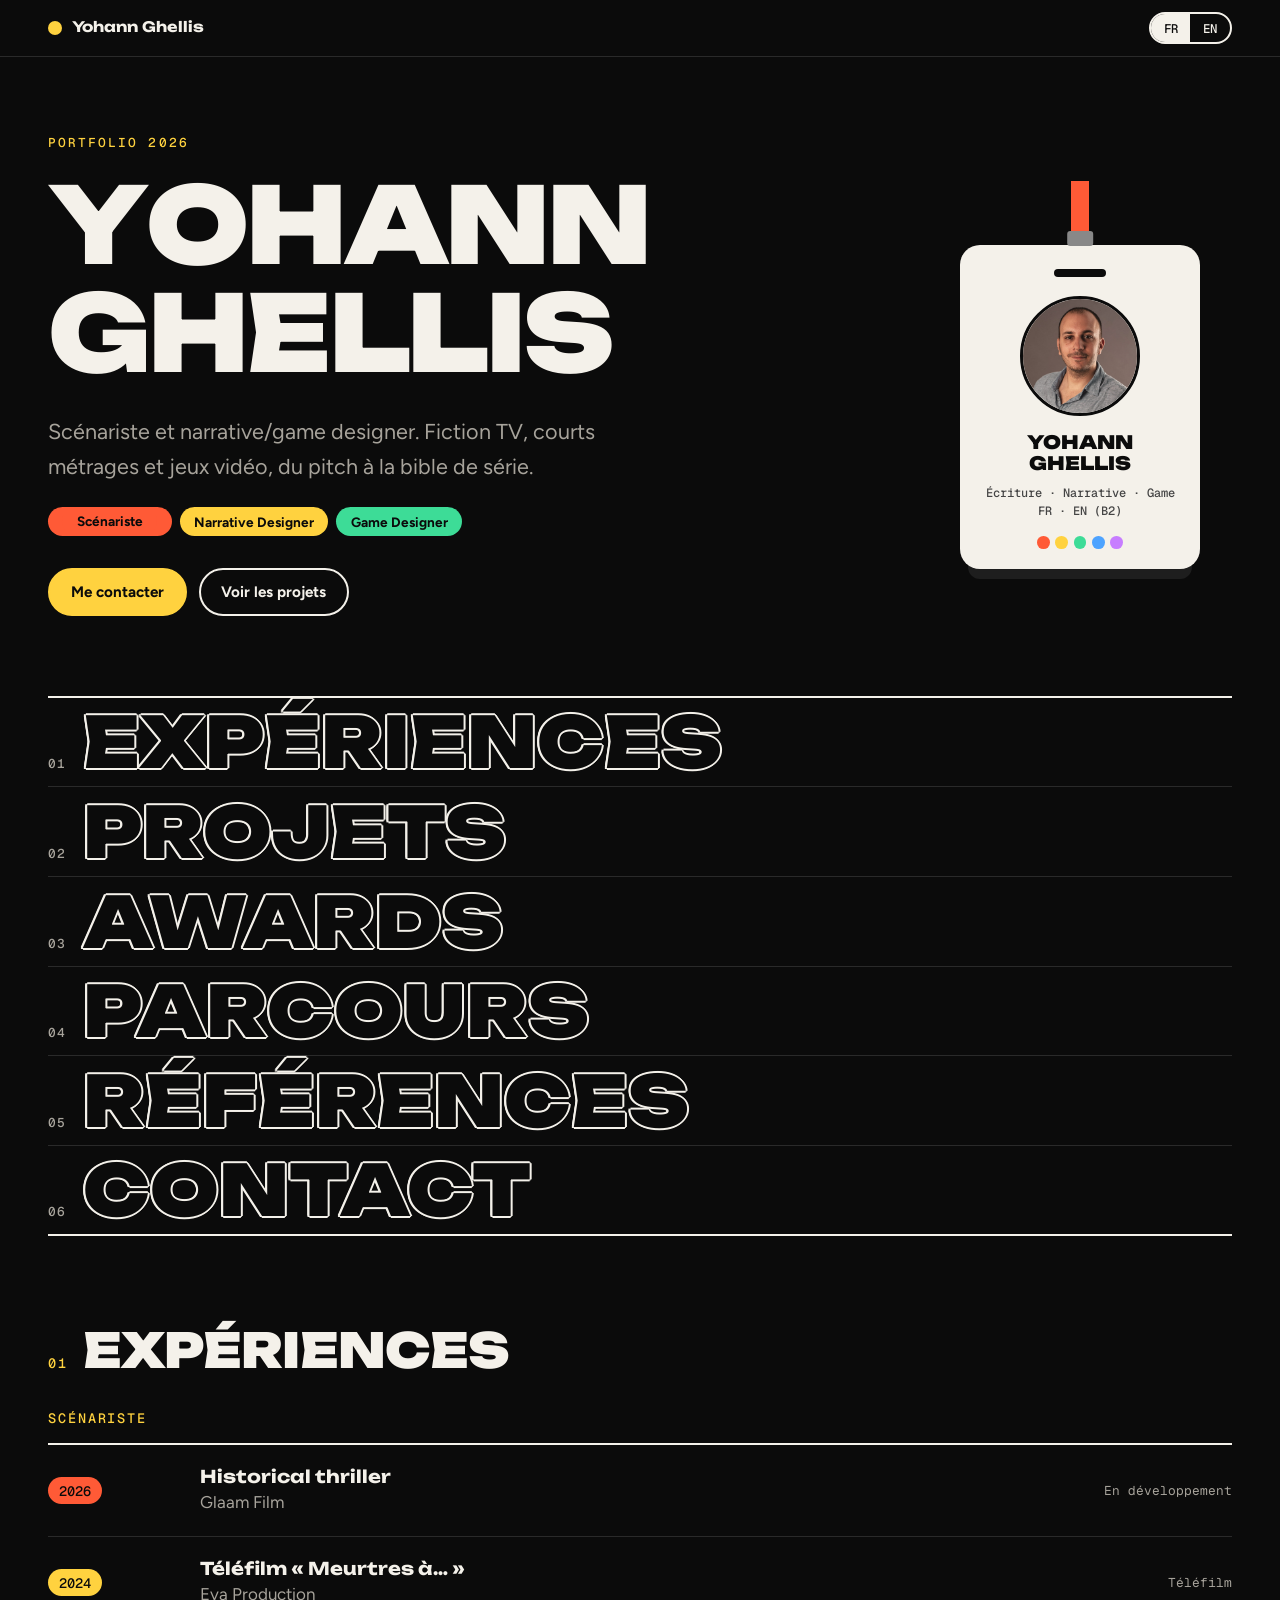
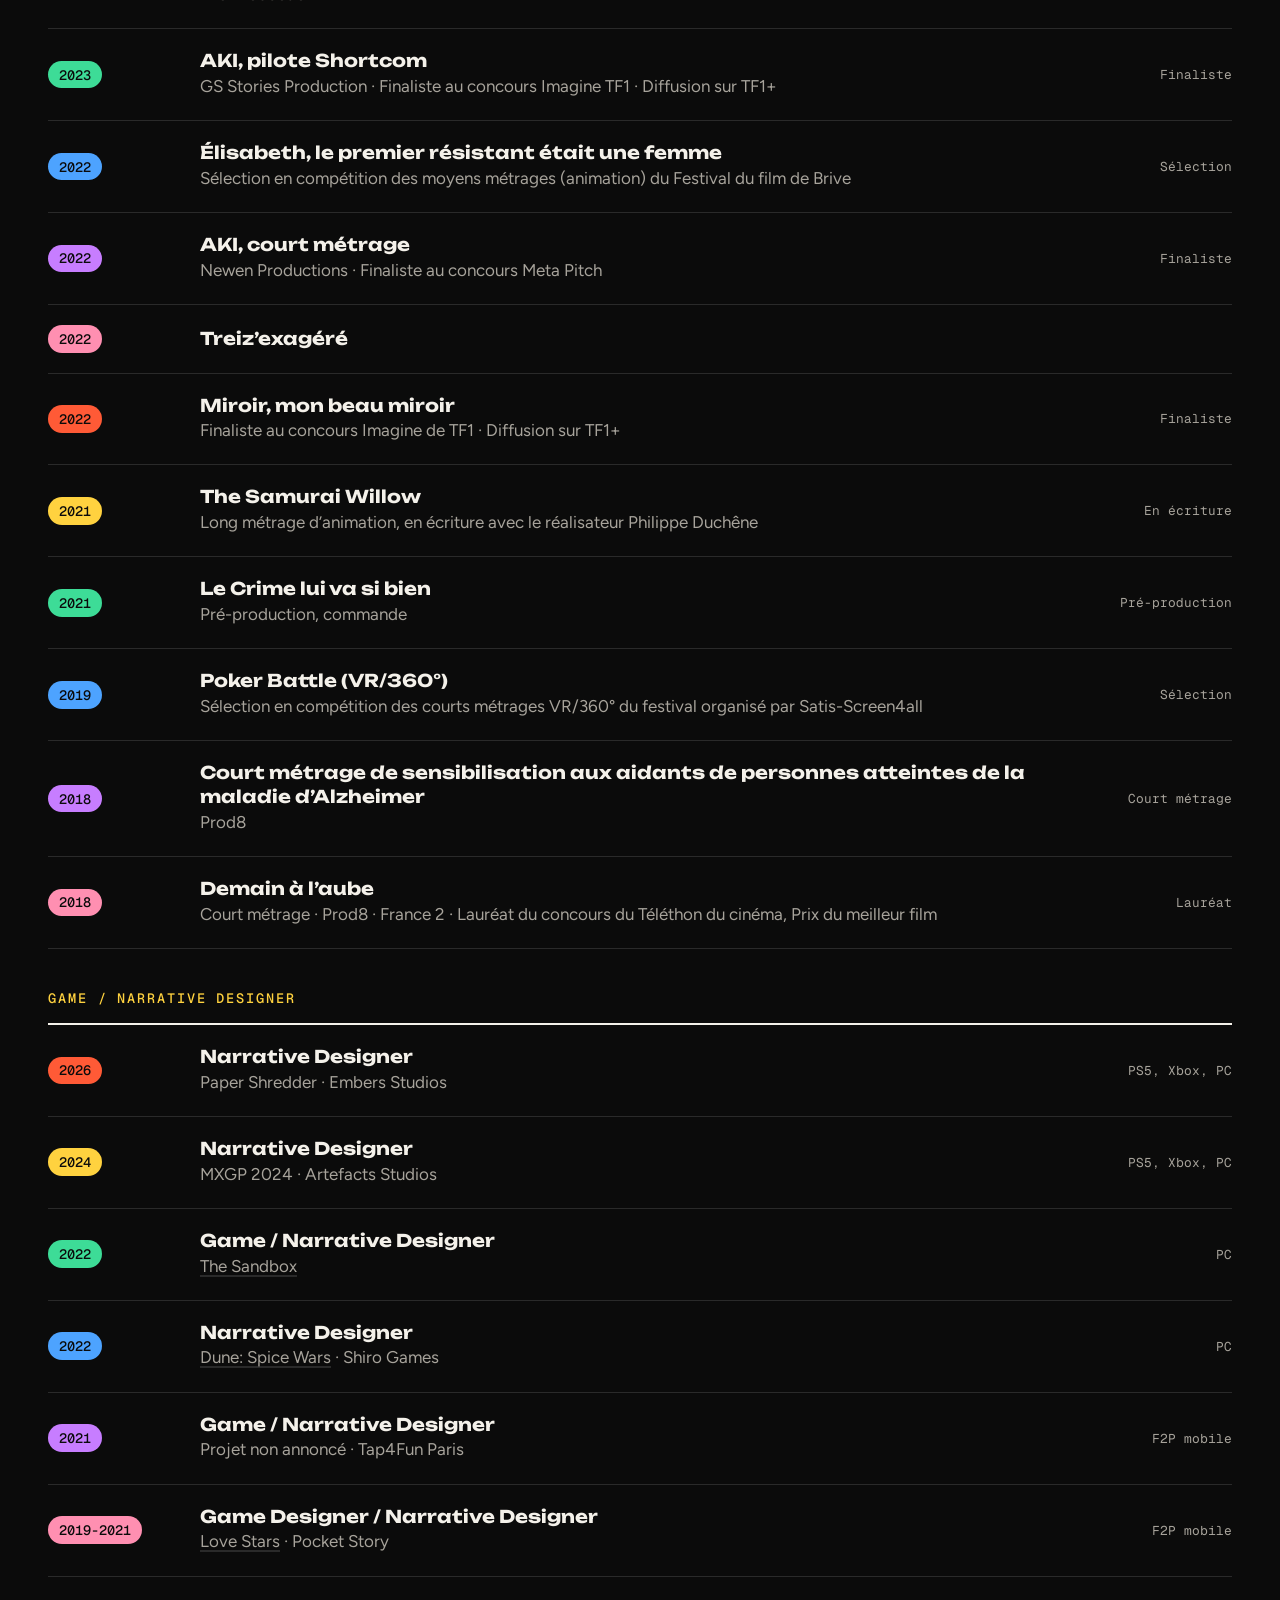
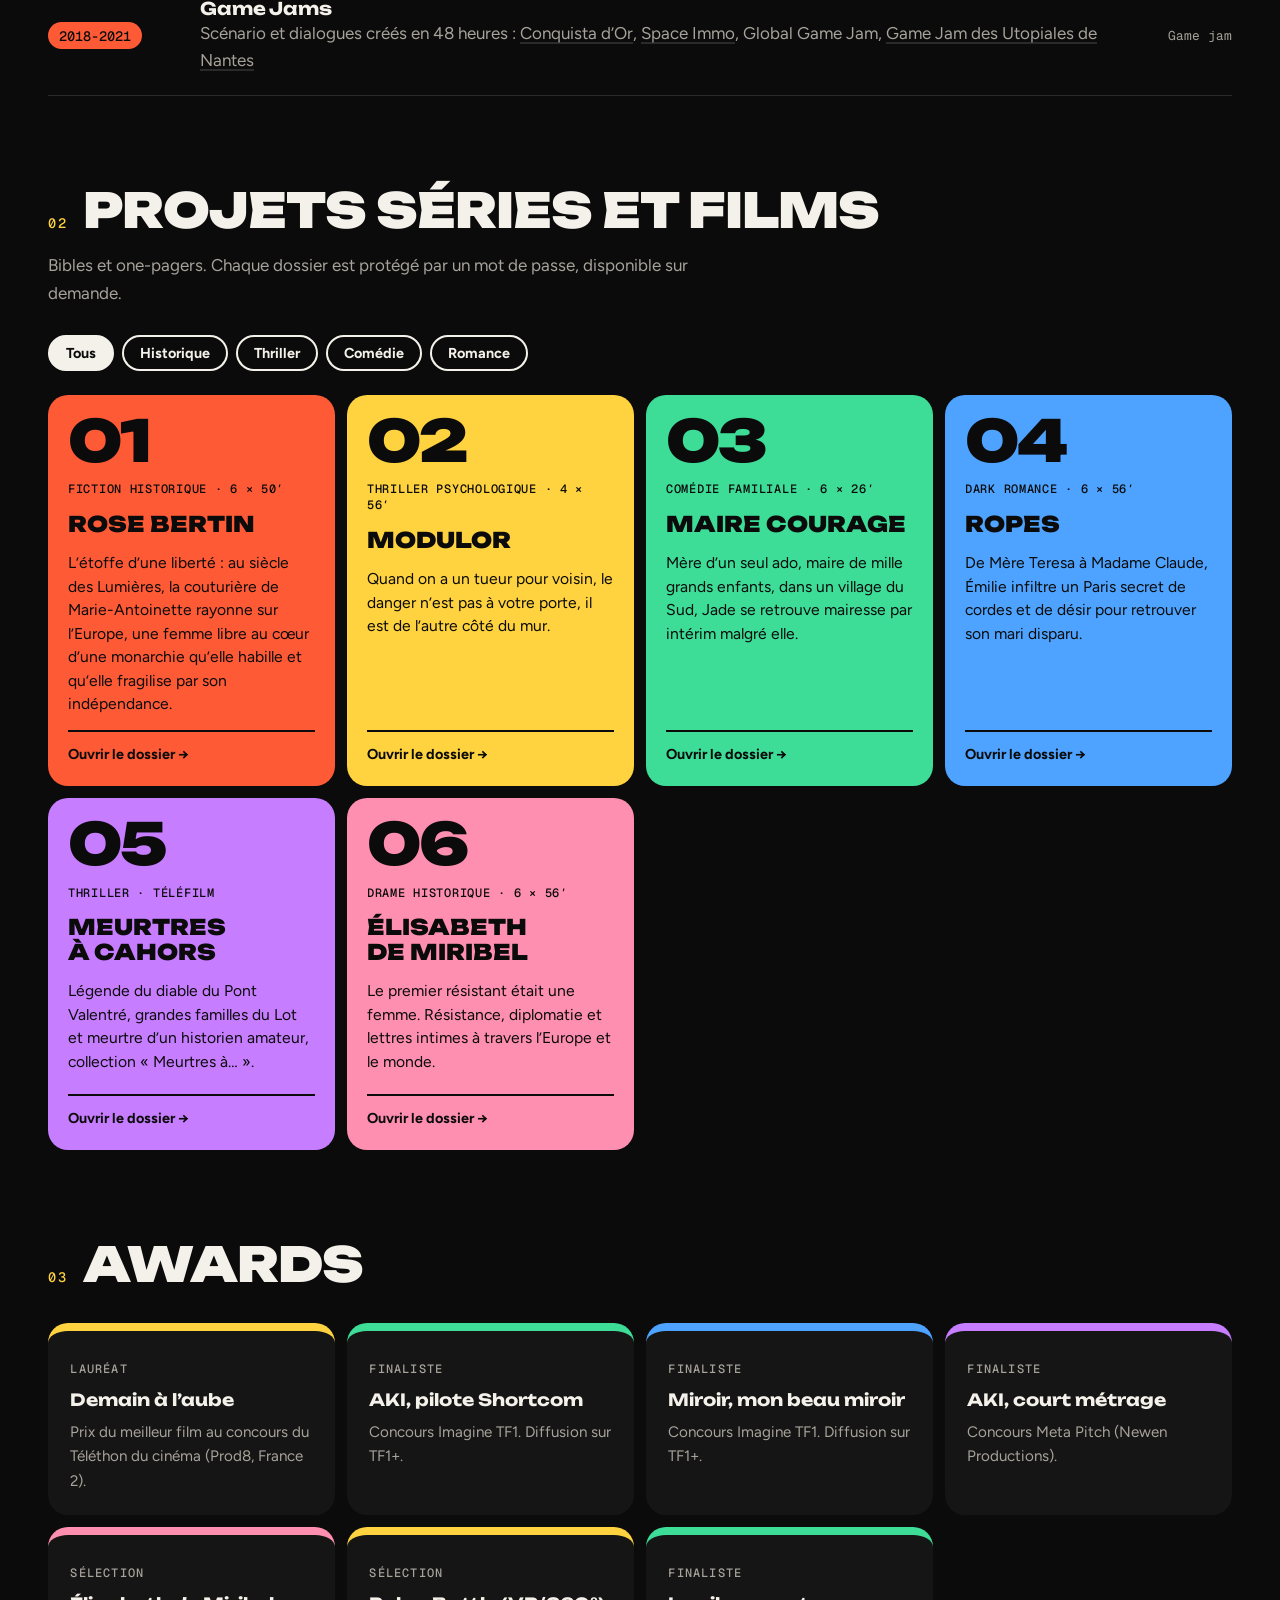
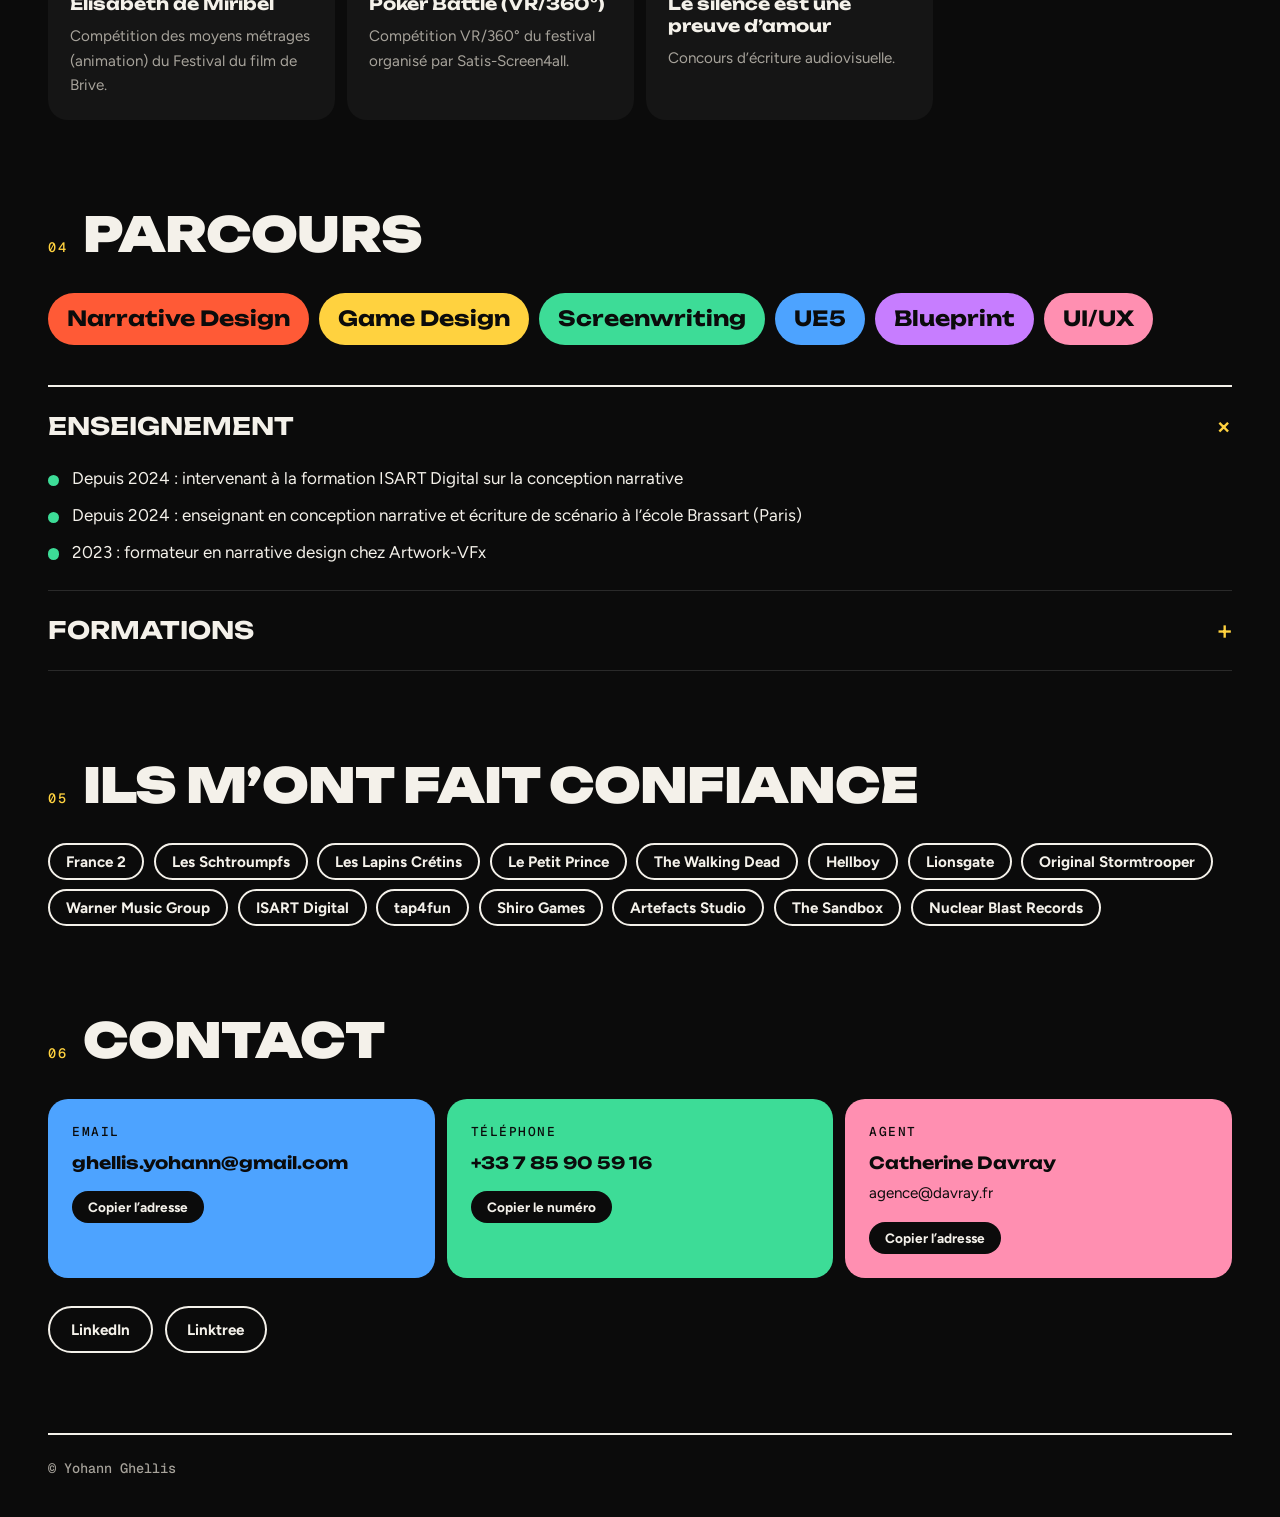
==== commit 3a07b3ca: "Mise à jour du portfolio d'après le CV 2026 Ajout des expériences de scénariste, Paper Shredder (Emb" ====
--- a/index.html
+++ b/index.html
@@ -3,10 +3,10 @@
 <head>
 <meta charset="utf-8">
 <meta name="viewport" content="width=device-width, initial-scale=1">
-<meta name="description" content="Yohann Ghellis, narrative designer, game designer et scénariste. Jeux vidéo, fiction TV et formats courts. Portfolio bilingue FR/EN.">
+<meta name="description" content="Yohann Ghellis, scénariste et narrative/game designer. Fiction TV, courts métrages et jeux vidéo. Portfolio bilingue FR/EN.">
 <meta name="theme-color" content="#0b0b0b">
 <meta property="og:title" content="Yohann Ghellis, Portfolio">
-<meta property="og:description" content="Narrative designer, game designer et scénariste.">
+<meta property="og:description" content="Scénariste et narrative/game designer.">
 <meta property="og:type" content="website">
 <meta property="og:locale" content="fr_FR">
 <title>Yohann Ghellis Portfolio</title>
@@ -87,10 +87,10 @@
 
 /* outlined index */
 .index{border-block:2px solid var(--fg);margin-block:1rem 0}
-.index a{display:flex;align-items:baseline;gap:1rem;text-decoration:none;padding-block:.35rem;border-bottom:1px solid var(--line);color:transparent;-webkit-text-stroke:1.5px var(--fg);font-family:var(--font-display);font-weight:900;font-size:clamp(1.7rem,7.2vw,4.4rem);line-height:1.1;text-transform:uppercase;transition:color .2s,padding-left .2s;min-width:0}
+.index a{--o:var(--fg);--w:.028em;display:flex;align-items:baseline;gap:1rem;text-decoration:none;padding-block:.35rem;border-bottom:1px solid var(--line);color:var(--bg);text-shadow:calc(var(--w)*-1) 0 var(--o),var(--w) 0 var(--o),0 calc(var(--w)*-1) var(--o),0 var(--w) var(--o),calc(var(--w)*-.75) calc(var(--w)*-.75) var(--o),calc(var(--w)*.75) calc(var(--w)*-.75) var(--o),calc(var(--w)*-.75) calc(var(--w)*.75) var(--o),calc(var(--w)*.75) calc(var(--w)*.75) var(--o);font-family:var(--font-display);font-weight:900;font-size:clamp(1.7rem,7.2vw,4.4rem);line-height:1.1;text-transform:uppercase;transition:color .2s,padding-left .2s;min-width:0}
 .index a:last-child{border-bottom:0}
-.index a small{font:500 .8rem var(--font-mono);-webkit-text-stroke:0;color:var(--muted);letter-spacing:.1em}
-.index a:hover,.index a:focus-visible{color:var(--c2);-webkit-text-stroke-color:var(--c2);padding-left:1rem}
+.index a small{font:500 .8rem var(--font-mono);text-shadow:none;color:var(--muted);letter-spacing:.1em}
+.index a:hover,.index a:focus-visible{color:var(--c2);--o:var(--c2);padding-left:1rem}
 
 /* sections */
 section{padding-block:clamp(3rem,7vw,5.5rem) 0}
@@ -103,10 +103,13 @@
 .xp{list-style:none;margin:0;padding:0;border-top:2px solid var(--fg)}
 .xp li{display:grid;grid-template-columns:8rem minmax(0,1fr) auto;gap:.3rem 1.5rem;padding-block:1.25rem;border-bottom:1px solid var(--line);align-items:center}
 .xp .y{font:500 .85rem var(--font-mono);color:var(--ink);padding:.3rem .7rem;border-radius:999px;justify-self:start}
-.xp li:nth-child(1) .y{background:var(--c1)}.xp li:nth-child(2) .y{background:var(--c2)}.xp li:nth-child(3) .y{background:var(--c3)}.xp li:nth-child(4) .y{background:var(--c4)}.xp li:nth-child(5) .y{background:var(--c5)}.xp li:nth-child(6) .y{background:var(--c6)}
+.xp li:nth-child(6n+1) .y{background:var(--c1)}.xp li:nth-child(6n+2) .y{background:var(--c2)}.xp li:nth-child(6n+3) .y{background:var(--c3)}.xp li:nth-child(6n+4) .y{background:var(--c4)}.xp li:nth-child(6n+5) .y{background:var(--c5)}.xp li:nth-child(6n) .y{background:var(--c6)}
+.xh{font:500 .85rem var(--font-mono);letter-spacing:.14em;text-transform:uppercase;color:var(--c2);margin:2.5rem 0 1rem}
+.xh:first-of-type{margin-top:0}
 .xp strong{font-family:var(--font-display);font-weight:700;font-size:1.1rem;display:block;line-height:1.35}
 .xp .t{min-width:0}
 .xp .t span{color:var(--muted)}
+.xp .t strong span{color:inherit}
 .xp .t a{text-decoration-thickness:2px;text-underline-offset:3px;text-decoration-color:var(--line)}
 .xp .t a:hover{text-decoration-color:var(--c2);color:var(--c2)}
 .xp .p{font:400 .8rem var(--font-mono);color:var(--muted);text-align:right}
@@ -131,7 +134,7 @@
 /* awards */
 .aw{display:grid;grid-template-columns:repeat(auto-fit,minmax(min(100%,15rem),1fr));gap:.75rem}
 .aw div{background:var(--panel);border-radius:1.25rem;padding:1.4rem;border-top:.5rem solid var(--c2)}
-.aw div:nth-child(2){border-top-color:var(--c3)}.aw div:nth-child(3){border-top-color:var(--c4)}.aw div:nth-child(4){border-top-color:var(--c5)}
+.aw div:nth-child(5n+2){border-top-color:var(--c3)}.aw div:nth-child(5n+3){border-top-color:var(--c4)}.aw div:nth-child(5n+4){border-top-color:var(--c5)}.aw div:nth-child(5n){border-top-color:var(--c6)}
 .aw .s{font:500 .75rem var(--font-mono);letter-spacing:.1em;text-transform:uppercase;color:var(--muted)}
 .aw h3{font-family:var(--font-display);font-weight:700;font-size:1.05rem;line-height:1.3;margin:.5rem 0 .6rem}
 .aw p{margin:0;color:var(--muted);font-size:.95rem}
@@ -140,6 +143,8 @@
 .chips{display:flex;flex-wrap:wrap;gap:.6rem;margin:0;padding:0;list-style:none}
 .chips li{font-family:var(--font-display);font-weight:700;font-size:clamp(.95rem,3.2vw,1.3rem);padding:.6rem 1.2rem;border-radius:999px;color:var(--ink)}
 .chips li:nth-child(1){background:var(--c1)}.chips li:nth-child(2){background:var(--c2)}.chips li:nth-child(3){background:var(--c3)}.chips li:nth-child(4){background:var(--c4)}.chips li:nth-child(5){background:var(--c5)}.chips li:nth-child(6){background:var(--c6)}
+
+.chips.trust li{font:700 .95rem var(--font-body);background:transparent;color:var(--fg);border:2px solid var(--fg);padding:.45rem 1rem}
 
 /* accordion */
 .acc{border-top:2px solid var(--fg)}
@@ -199,10 +204,10 @@
       <p class="kicker"><span class="fr">Portfolio 2026</span><span class="en">Portfolio 2026</span></p>
       <h1 id="name" aria-label="Yohann Ghellis"><span class="w">Yohann</span><span class="w">Ghellis</span></h1>
       <p class="lede">
-        <span class="fr">Narrative designer, game designer et scénariste. Jeux vidéo, fiction TV et formats courts, du pitch à la bible de série.</span>
-        <span class="en">Narrative designer, game designer and screenwriter. Video games, TV fiction and short formats, from pitch to series bible.</span>
+        <span class="fr">Scénariste et narrative/game designer. Fiction TV, courts métrages et jeux vidéo, du pitch à la bible de série.</span>
+        <span class="en">Screenwriter and narrative/game designer. TV fiction, short films and video games, from pitch to series bible.</span>
       </p>
-      <div class="roles"><span>Narrative Designer</span><span>Game Designer</span><span><span class="fr">Scénariste</span><span class="en">Screenwriter</span></span></div>
+      <div class="roles"><span><span class="fr">Scénariste</span><span class="en">Screenwriter</span></span><span>Narrative Designer</span><span>Game Designer</span></div>
       <div class="actions">
         <a class="btn solid" href="#contact"><span class="fr">Me contacter</span><span class="en">Get in touch</span></a>
         <a class="btn" href="#projets"><span class="fr">Voir les projets</span><span class="en">See projects</span></a>
@@ -215,7 +220,7 @@
           <div class="slot"></div>
           <div class="avatar"><img src="assets/cv_img_14.jpeg" alt="" width="120" height="120"></div>
           <h2>Yohann<br>Ghellis</h2>
-          <p>Narrative · Game · Écriture<br>FR · EN (B2)</p>
+          <p>Écriture · Narrative · Game<br>FR · EN (B2)</p>
           <div class="bar"><i></i><i></i><i></i><i></i><i></i></div>
         </div>
       </div>
@@ -227,18 +232,36 @@
     <a href="#projets"><small>02</small><span class="fr">Projets</span><span class="en">Projects</span></a>
     <a href="#awards"><small>03</small>Awards</a>
     <a href="#parcours"><small>04</small><span class="fr">Parcours</span><span class="en">Background</span></a>
-    <a href="#contact"><small>05</small>Contact</a>
+    <a href="#confiance"><small>05</small><span class="fr">Références</span><span class="en">Credits</span></a>
+    <a href="#contact"><small>06</small>Contact</a>
   </nav>
 
   <section id="experiences">
-    <div class="sh"><span class="n">01</span><h2><span class="fr">Expériences game / narrative design</span><span class="en">Game / narrative design experience</span></h2></div>
+    <div class="sh"><span class="n">01</span><h2><span class="fr">Expériences</span><span class="en">Experience</span></h2></div>
+    <h3 class="xh"><span class="fr">Scénariste</span><span class="en">Screenwriter</span></h3>
     <ul class="xp">
-      <li><span class="y">2024</span><div class="t"><strong>Narrative Designer</strong><span><span class="fr">Projet non annoncé</span><span class="en">Unannounced project</span> · Artefacts Studios</span></div><span class="p">PS5, Xbox, PC</span></li>
+      <li><span class="y">2026</span><div class="t"><strong>Historical thriller</strong><span>Glaam Film</span></div><span class="p"><span class="fr">En développement</span><span class="en">In development</span></span></li>
+      <li><span class="y">2024</span><div class="t"><strong><span class="fr">Téléfilm « Meurtres à… »</span><span class="en">TV movie “Meurtres à…”</span></strong><span>Eva Production</span></div><span class="p"><span class="fr">Téléfilm</span><span class="en">TV movie</span></span></li>
+      <li><span class="y">2023</span><div class="t"><strong><span class="fr">AKI, pilote Shortcom</span><span class="en">AKI, Shortcom pilot</span></strong><span><span class="fr">GS Stories Production · Finaliste au concours Imagine TF1 · Diffusion sur TF1+</span><span class="en">GS Stories Production · Finalist, Imagine TF1 competition · Broadcast on TF1+</span></span></div><span class="p"><span class="fr">Finaliste</span><span class="en">Finalist</span></span></li>
+      <li><span class="y">2022</span><div class="t"><strong><span class="fr">Élisabeth, le premier résistant était une femme</span><span class="en">Élisabeth, the first Resistance fighter was a woman</span></strong><span><span class="fr">Sélection en compétition des moyens métrages (animation) du Festival du film de Brive</span><span class="en">Selected in the medium-length (animation) competition, Brive Film Festival</span></span></div><span class="p"><span class="fr">Sélection</span><span class="en">Selection</span></span></li>
+      <li><span class="y">2022</span><div class="t"><strong><span class="fr">AKI, court métrage</span><span class="en">AKI, short film</span></strong><span><span class="fr">Newen Productions · Finaliste au concours Meta Pitch</span><span class="en">Newen Productions · Finalist, Meta Pitch competition</span></span></div><span class="p"><span class="fr">Finaliste</span><span class="en">Finalist</span></span></li>
+      <li><span class="y">2022</span><div class="t"><strong>Treiz’exagéré</strong></div><span class="p"></span></li>
+      <li><span class="y">2022</span><div class="t"><strong>Miroir, mon beau miroir</strong><span><span class="fr">Finaliste au concours Imagine de TF1 · Diffusion sur TF1+</span><span class="en">Finalist, TF1 Imagine competition · Broadcast on TF1+</span></span></div><span class="p"><span class="fr">Finaliste</span><span class="en">Finalist</span></span></li>
+      <li><span class="y">2021</span><div class="t"><strong>The Samurai Willow</strong><span><span class="fr">Long métrage d’animation, en écriture avec le réalisateur Philippe Duchêne</span><span class="en">Animated feature film, in writing with director Philippe Duchêne</span></span></div><span class="p"><span class="fr">En écriture</span><span class="en">In writing</span></span></li>
+      <li><span class="y">2021</span><div class="t"><strong>Le Crime lui va si bien</strong><span><span class="fr">Pré-production, commande</span><span class="en">Pre-production, commissioned</span></span></div><span class="p"><span class="fr">Pré-production</span><span class="en">Pre-production</span></span></li>
+      <li><span class="y">2019</span><div class="t"><strong>Poker Battle (VR/360°)</strong><span><span class="fr">Sélection en compétition des courts métrages VR/360° du festival organisé par Satis-Screen4all</span><span class="en">Selected in the VR/360° short film competition, festival organised by Satis-Screen4all</span></span></div><span class="p"><span class="fr">Sélection</span><span class="en">Selection</span></span></li>
+      <li><span class="y">2018</span><div class="t"><strong><span class="fr">Court métrage de sensibilisation aux aidants de personnes atteintes de la maladie d’Alzheimer</span><span class="en">Awareness short film for carers of people with Alzheimer’s disease</span></strong><span>Prod8</span></div><span class="p"><span class="fr">Court métrage</span><span class="en">Short film</span></span></li>
+      <li><span class="y">2018</span><div class="t"><strong>Demain à l’aube</strong><span><span class="fr">Court métrage · Prod8 · France 2 · Lauréat du concours du Téléthon du cinéma, Prix du meilleur film</span><span class="en">Short film · Prod8 · France 2 · Winner of the Téléthon du cinéma competition, Best Film Award</span></span></div><span class="p"><span class="fr">Lauréat</span><span class="en">Winner</span></span></li>
+    </ul>
+    <h3 class="xh"><span class="fr">Game / Narrative designer</span><span class="en">Game / Narrative designer</span></h3>
+    <ul class="xp">
+      <li><span class="y">2026</span><div class="t"><strong>Narrative Designer</strong><span>Paper Shredder · Embers Studios</span></div><span class="p">PS5, Xbox, PC</span></li>
+      <li><span class="y">2024</span><div class="t"><strong>Narrative Designer</strong><span>MXGP 2024 · Artefacts Studios</span></div><span class="p">PS5, Xbox, PC</span></li>
       <li><span class="y">2022</span><div class="t"><strong>Game / Narrative Designer</strong><span><a href="https://www.sandbox.game/en/" target="_blank" rel="noopener">The Sandbox</a></span></div><span class="p">PC</span></li>
       <li><span class="y">2022</span><div class="t"><strong>Narrative Designer</strong><span><a href="https://store.steampowered.com/app/1605220/Dune_Spice_Wars/?l=french" target="_blank" rel="noopener">Dune: Spice Wars</a> · Shiro Games</span></div><span class="p">PC</span></li>
       <li><span class="y">2021</span><div class="t"><strong>Game / Narrative Designer</strong><span><span class="fr">Projet non annoncé</span><span class="en">Unannounced project</span> · Tap4Fun Paris</span></div><span class="p">F2P mobile</span></li>
       <li><span class="y">2019-2021</span><div class="t"><strong>Game Designer / Narrative Designer</strong><span><a href="https://apps.apple.com/us/app/love-star-choices-story/id1533578468" target="_blank" rel="noopener">Love Stars</a> · Pocket Story</span></div><span class="p">F2P mobile</span></li>
-      <li><span class="y">2018-2021</span><div class="t"><strong>Narrative Designer (Game Jams)</strong><span><span class="fr">Projets narratifs en 48h :</span><span class="en">48-hour narrative projects:</span> <a href="https://v3.globalgamejam.org/2021/games/conquistador-0" target="_blank" rel="noopener">Conquistador</a>, <a href="https://globalgamejam.org/2019/games/spaceimmo" target="_blank" rel="noopener">Space Immo</a>, <a href="https://www.utopialesgamejam.com/ugj-2017/" target="_blank" rel="noopener">Utopiales Game Jam</a></span></div><span class="p">Game jam</span></li>
+      <li><span class="y">2018-2021</span><div class="t"><strong>Game Jams</strong><span><span class="fr">Scénario et dialogues créés en 48 heures :</span><span class="en">Script and dialogue written in 48 hours:</span> <a href="https://v3.globalgamejam.org/2021/games/conquistador-0" target="_blank" rel="noopener">Conquista d’Or</a>, <a href="https://globalgamejam.org/2019/games/spaceimmo" target="_blank" rel="noopener">Space Immo</a>, Global Game Jam, <a href="https://www.utopialesgamejam.com/ugj-2017/" target="_blank" rel="noopener">Game Jam des Utopiales de Nantes</a></span></div><span class="p">Game jam</span></li>
     </ul>
   </section>
 
@@ -301,10 +324,13 @@
   <section id="awards">
     <div class="sh"><span class="n">03</span><h2>Awards</h2></div>
     <div class="aw">
-      <div><span class="s"><span class="fr">Sélection</span><span class="en">Selection</span></span><h3>Elisabeth de Miribel</h3><p><span class="fr">Sélection au concours moyen métrage (animation) du Festival de Brive.</span><span class="en">Selected for the medium-length (animation) competition at the Brive Festival.</span></p></div>
-      <div><span class="s"><span class="fr">Sélection</span><span class="en">Selection</span></span><h3>AKI Pilot Production</h3><p><span class="fr">Sélection au concours Imagine, TF1.</span><span class="en">Selected for the Imagine competition, TF1.</span></p></div>
-      <div><span class="s"><span class="fr">Finaliste</span><span class="en">Finalist</span></span><h3><span class="fr">Le silence est une preuve d’amour</span><span class="en">Silence Is a Proof of Love</span></h3><p><span class="fr">Finaliste d’un concours d’écriture audiovisuelle.</span><span class="en">Finalist in an audiovisual writing competition.</span></p></div>
-      <div><span class="s"><span class="fr">Sélection</span><span class="en">Selection</span></span><h3>Poker Battle (VR/360°)</h3><p><span class="fr">Sélection au Festival 360 Film (Satis-Screen4all).</span><span class="en">Selected at the 360 Film Festival (Satis-Screen4all).</span></p></div>
+      <div><span class="s"><span class="fr">Lauréat</span><span class="en">Winner</span></span><h3>Demain à l’aube</h3><p><span class="fr">Prix du meilleur film au concours du Téléthon du cinéma (Prod8, France 2).</span><span class="en">Best Film Award, Téléthon du cinéma competition (Prod8, France 2).</span></p></div>
+      <div><span class="s"><span class="fr">Finaliste</span><span class="en">Finalist</span></span><h3><span class="fr">AKI, pilote Shortcom</span><span class="en">AKI, Shortcom pilot</span></h3><p><span class="fr">Concours Imagine TF1. Diffusion sur TF1+.</span><span class="en">Imagine TF1 competition. Broadcast on TF1+.</span></p></div>
+      <div><span class="s"><span class="fr">Finaliste</span><span class="en">Finalist</span></span><h3>Miroir, mon beau miroir</h3><p><span class="fr">Concours Imagine TF1. Diffusion sur TF1+.</span><span class="en">Imagine TF1 competition. Broadcast on TF1+.</span></p></div>
+      <div><span class="s"><span class="fr">Finaliste</span><span class="en">Finalist</span></span><h3><span class="fr">AKI, court métrage</span><span class="en">AKI, short film</span></h3><p><span class="fr">Concours Meta Pitch (Newen Productions).</span><span class="en">Meta Pitch competition (Newen Productions).</span></p></div>
+      <div><span class="s"><span class="fr">Sélection</span><span class="en">Selection</span></span><h3>Élisabeth de Miribel</h3><p><span class="fr">Compétition des moyens métrages (animation) du Festival du film de Brive.</span><span class="en">Medium-length (animation) competition, Brive Film Festival.</span></p></div>
+      <div><span class="s"><span class="fr">Sélection</span><span class="en">Selection</span></span><h3>Poker Battle (VR/360°)</h3><p><span class="fr">Compétition VR/360° du festival organisé par Satis-Screen4all.</span><span class="en">VR/360° competition, festival organised by Satis-Screen4all.</span></p></div>
+      <div><span class="s"><span class="fr">Finaliste</span><span class="en">Finalist</span></span><h3><span class="fr">Le silence est une preuve d’amour</span><span class="en">Silence Is a Proof of Love</span></h3><p><span class="fr">Concours d’écriture audiovisuelle.</span><span class="en">Audiovisual writing competition.</span></p></div>
     </div>
   </section>
 
@@ -317,26 +343,49 @@
       <details open>
         <summary><span class="fr">Enseignement</span><span class="en">Teaching</span></summary>
         <ul>
-          <li><span class="fr">Intervenant à ISART Digital (depuis 2024)</span><span class="en">Guest lecturer at ISART Digital (since 2024)</span></li>
-          <li><span class="fr">Formateur en Narrative Design (Artwork-VFx)</span><span class="en">Narrative Design trainer (Artwork-VFx)</span></li>
-          <li><span class="fr">Professeur en Narrative Design / Scénario (Brassart)</span><span class="en">Narrative Design / Screenwriting teacher (Brassart)</span></li>
+          <li><span class="fr">Depuis 2024 : intervenant à la formation ISART Digital sur la conception narrative</span><span class="en">Since 2024: guest lecturer on narrative design at ISART Digital</span></li>
+          <li><span class="fr">Depuis 2024 : enseignant en conception narrative et écriture de scénario à l’école Brassart (Paris)</span><span class="en">Since 2024: teacher of narrative design and screenwriting at Brassart school (Paris)</span></li>
+          <li><span class="fr">2023 : formateur en narrative design chez Artwork-VFx</span><span class="en">2023: narrative design trainer at Artwork-VFx</span></li>
         </ul>
       </details>
       <details>
         <summary><span class="fr">Formations</span><span class="en">Training</span></summary>
         <ul>
+          <li><span class="fr">Fémis : écriture d’une bible dans le cadre de la création d’une série</span><span class="en">Fémis: writing a bible for the creation of a series</span></li>
+          <li><span class="fr">CEEA : construction d’un épisode d’une série policière</span><span class="en">CEEA: structuring an episode of a crime series</span></li>
+          <li><span class="fr">Atelier « Dialoguer une quotidienne » (Guillaume Desouhant)</span><span class="en">Workshop “Writing dialogue for a daily series” (Guillaume Desouhant)</span></li>
+          <li><span class="fr">Séries télévisées : la révolution narrative (Nicola Lusuardi)</span><span class="en">TV series: the narrative revolution (Nicola Lusuardi)</span></li>
+          <li><span class="fr">Créer une bible de série (Denis Lima)</span><span class="en">Creating a series bible (Denis Lima)</span></li>
+          <li><span class="fr">Écrire une bible pour une série TV d’animation adaptée d’une BD</span><span class="en">Writing a bible for an animated TV series adapted from a comic</span></li>
           <li><span class="fr">Udemy : Unreal Engine 5 / Blueprint ; UI/UX Design</span><span class="en">Udemy: Unreal Engine 5 / Blueprint; UI/UX Design</span></li>
-          <li><span class="fr">Fémis : création d’une bible dans le cadre d’une série</span><span class="en">Fémis: building a series bible</span></li>
-          <li><span class="fr">CEEA : construction d’un épisode de série policière</span><span class="en">CEEA: structuring a crime series episode</span></li>
-          <li><span class="fr">Séries TV : La révolution narrative (Nicola Lusuardi)</span><span class="en">TV series: The narrative revolution (Nicola Lusuardi)</span></li>
-          <li><span class="fr">Rédaction d’une bible pour une série animée adaptée d’une BD</span><span class="en">Writing a bible for an animated series adapted from a comic</span></li>
         </ul>
       </details>
     </div>
   </section>
 
+  <section id="confiance">
+    <div class="sh"><span class="n">05</span><h2><span class="fr">Ils m’ont fait confiance</span><span class="en">They trusted me</span></h2></div>
+    <ul class="chips trust">
+      <li>France 2</li>
+      <li>Les Schtroumpfs</li>
+      <li>Les Lapins Crétins</li>
+      <li>Le Petit Prince</li>
+      <li>The Walking Dead</li>
+      <li>Hellboy</li>
+      <li>Lionsgate</li>
+      <li>Original Stormtrooper</li>
+      <li>Warner Music Group</li>
+      <li>ISART Digital</li>
+      <li>tap4fun</li>
+      <li>Shiro Games</li>
+      <li>Artefacts Studio</li>
+      <li>The Sandbox</li>
+      <li>Nuclear Blast Records</li>
+    </ul>
+  </section>
+
   <section id="contact">
-    <div class="sh"><span class="n">05</span><h2>Contact</h2></div>
+    <div class="sh"><span class="n">06</span><h2>Contact</h2></div>
     <div class="ct">
       <div class="box">
         <h3>Email</h3>
